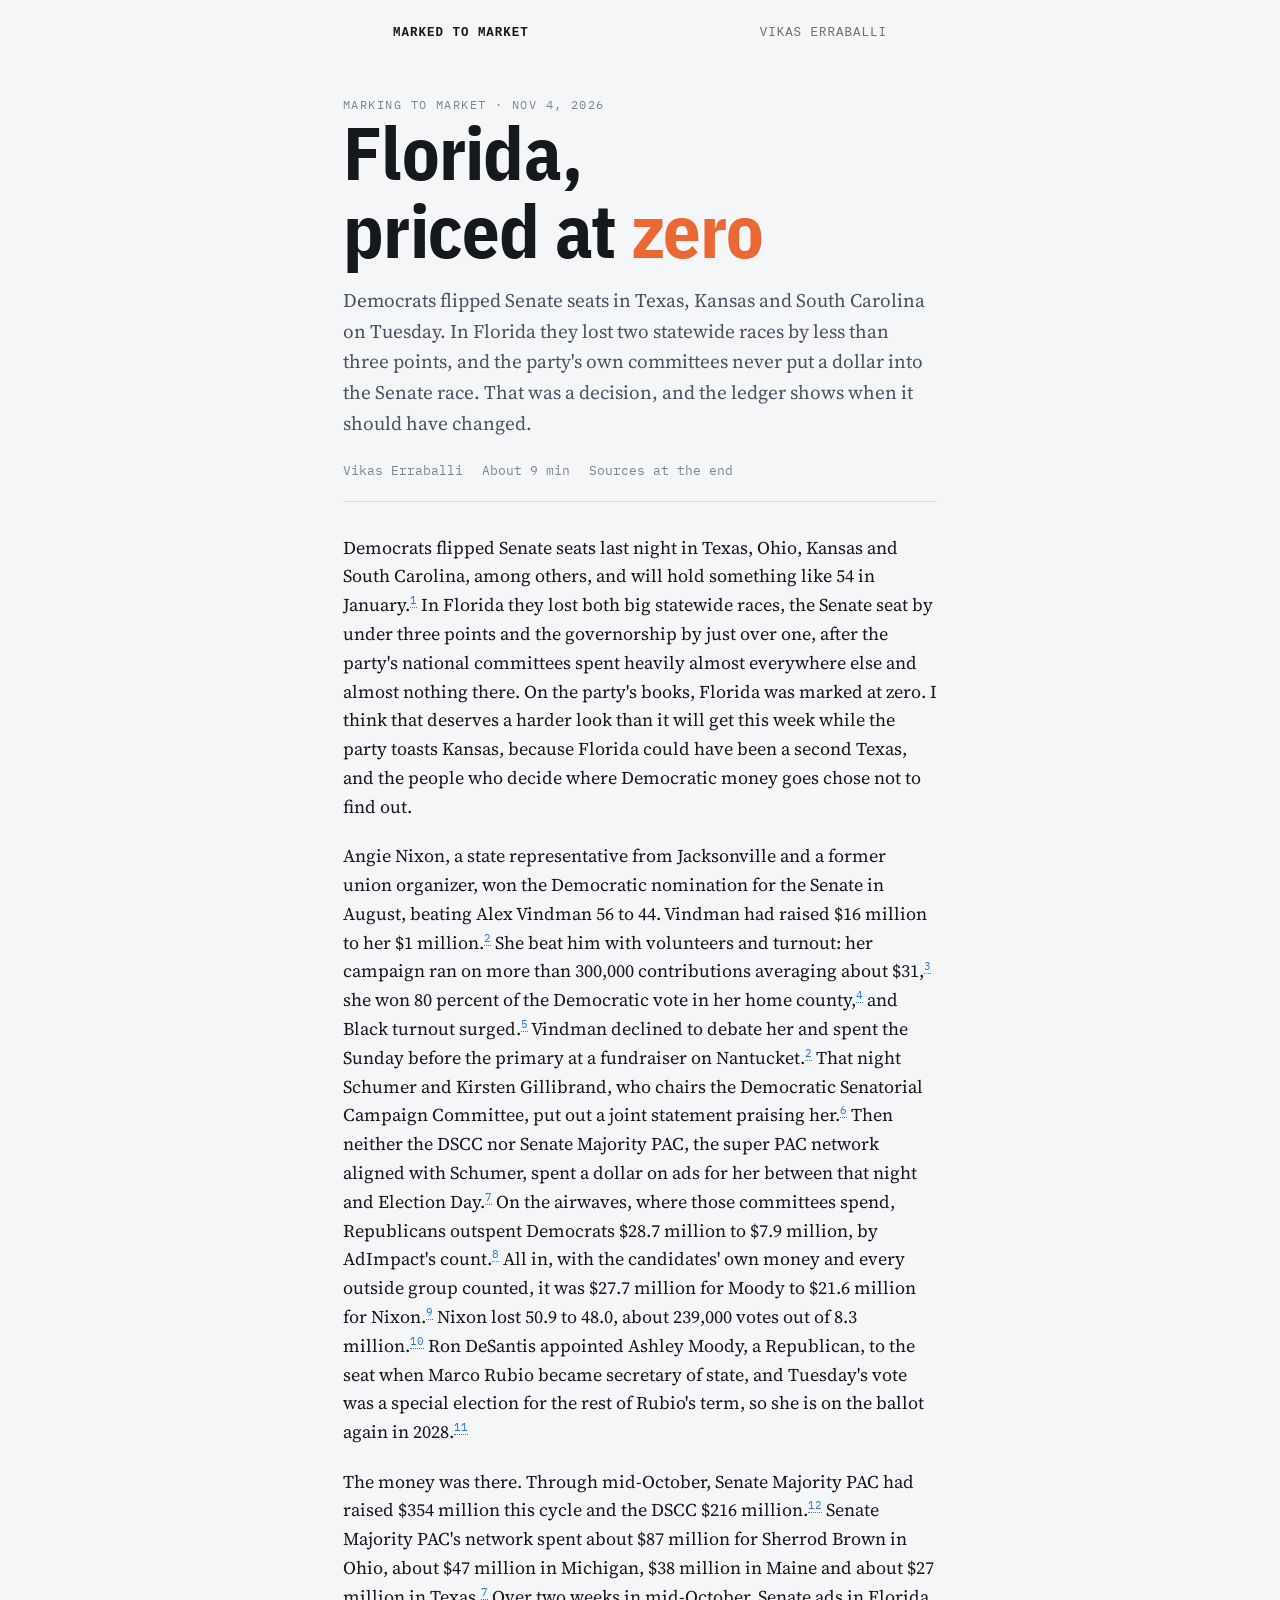
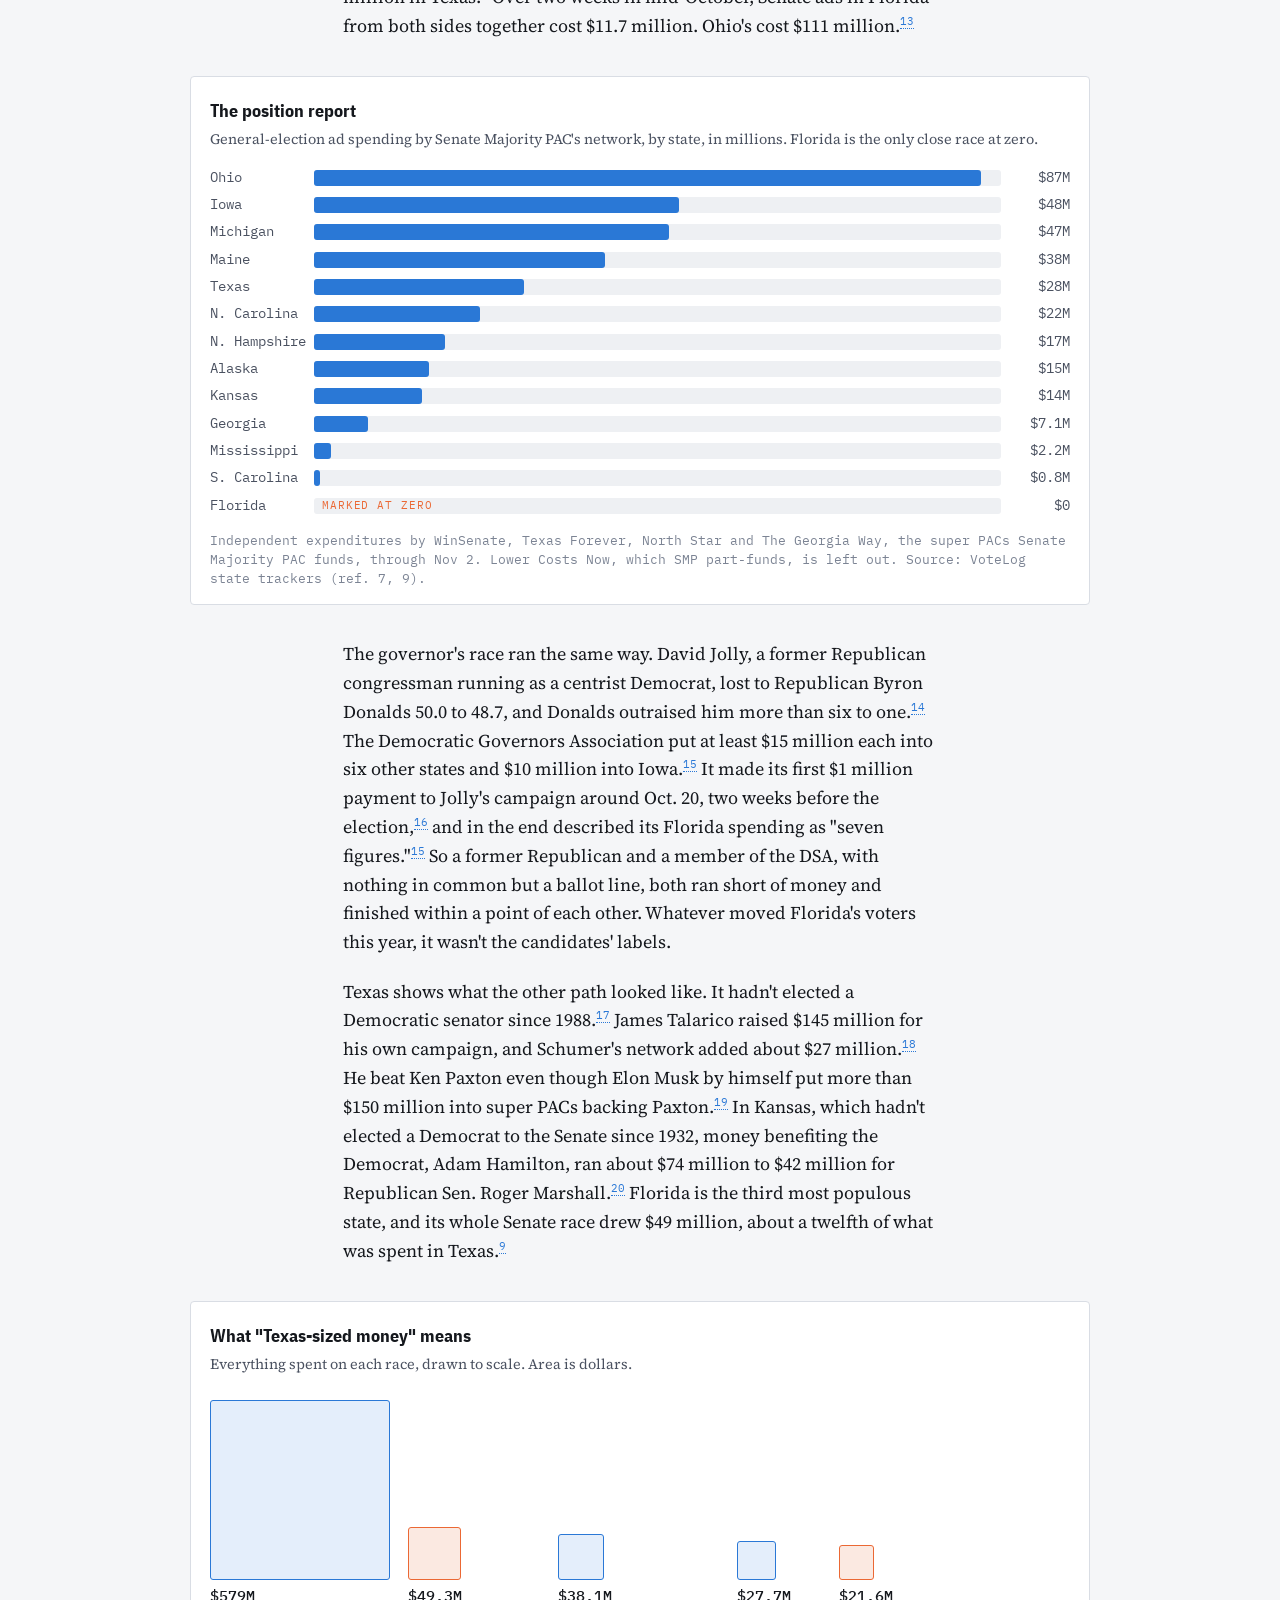
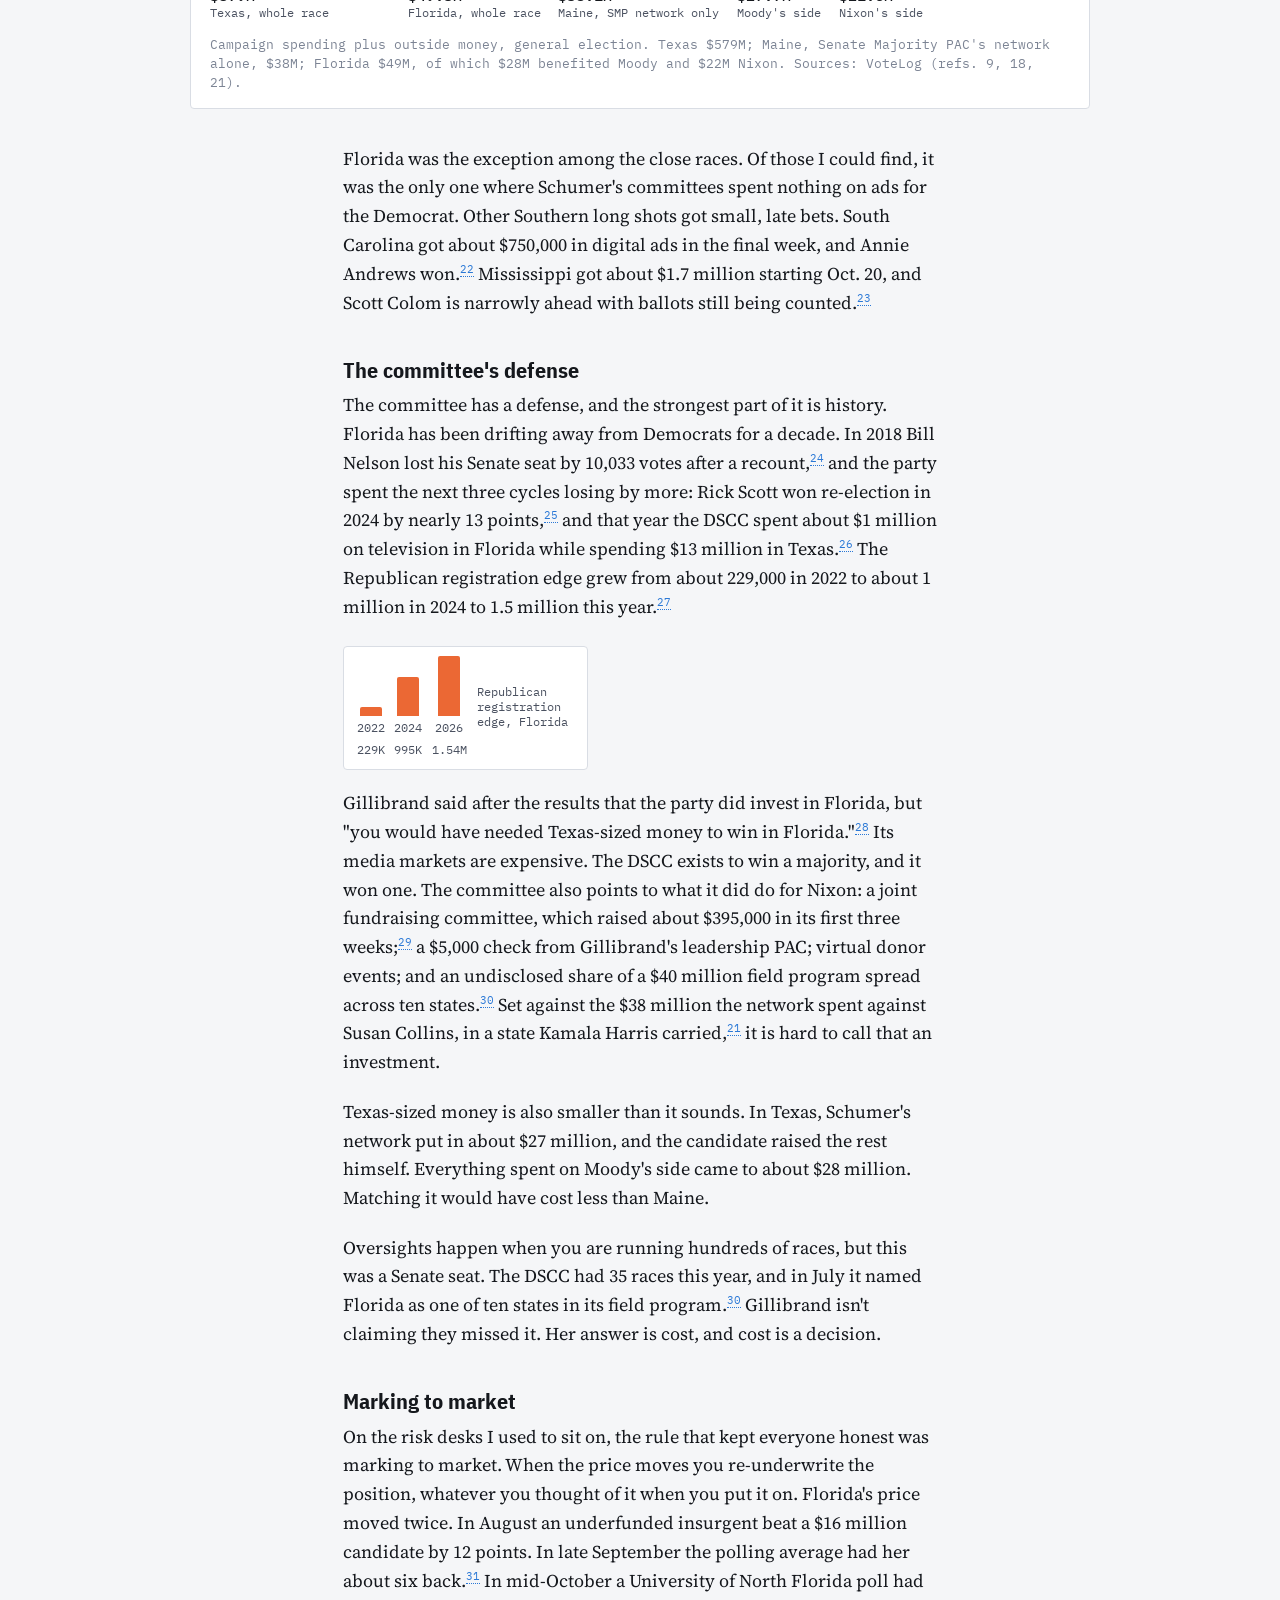
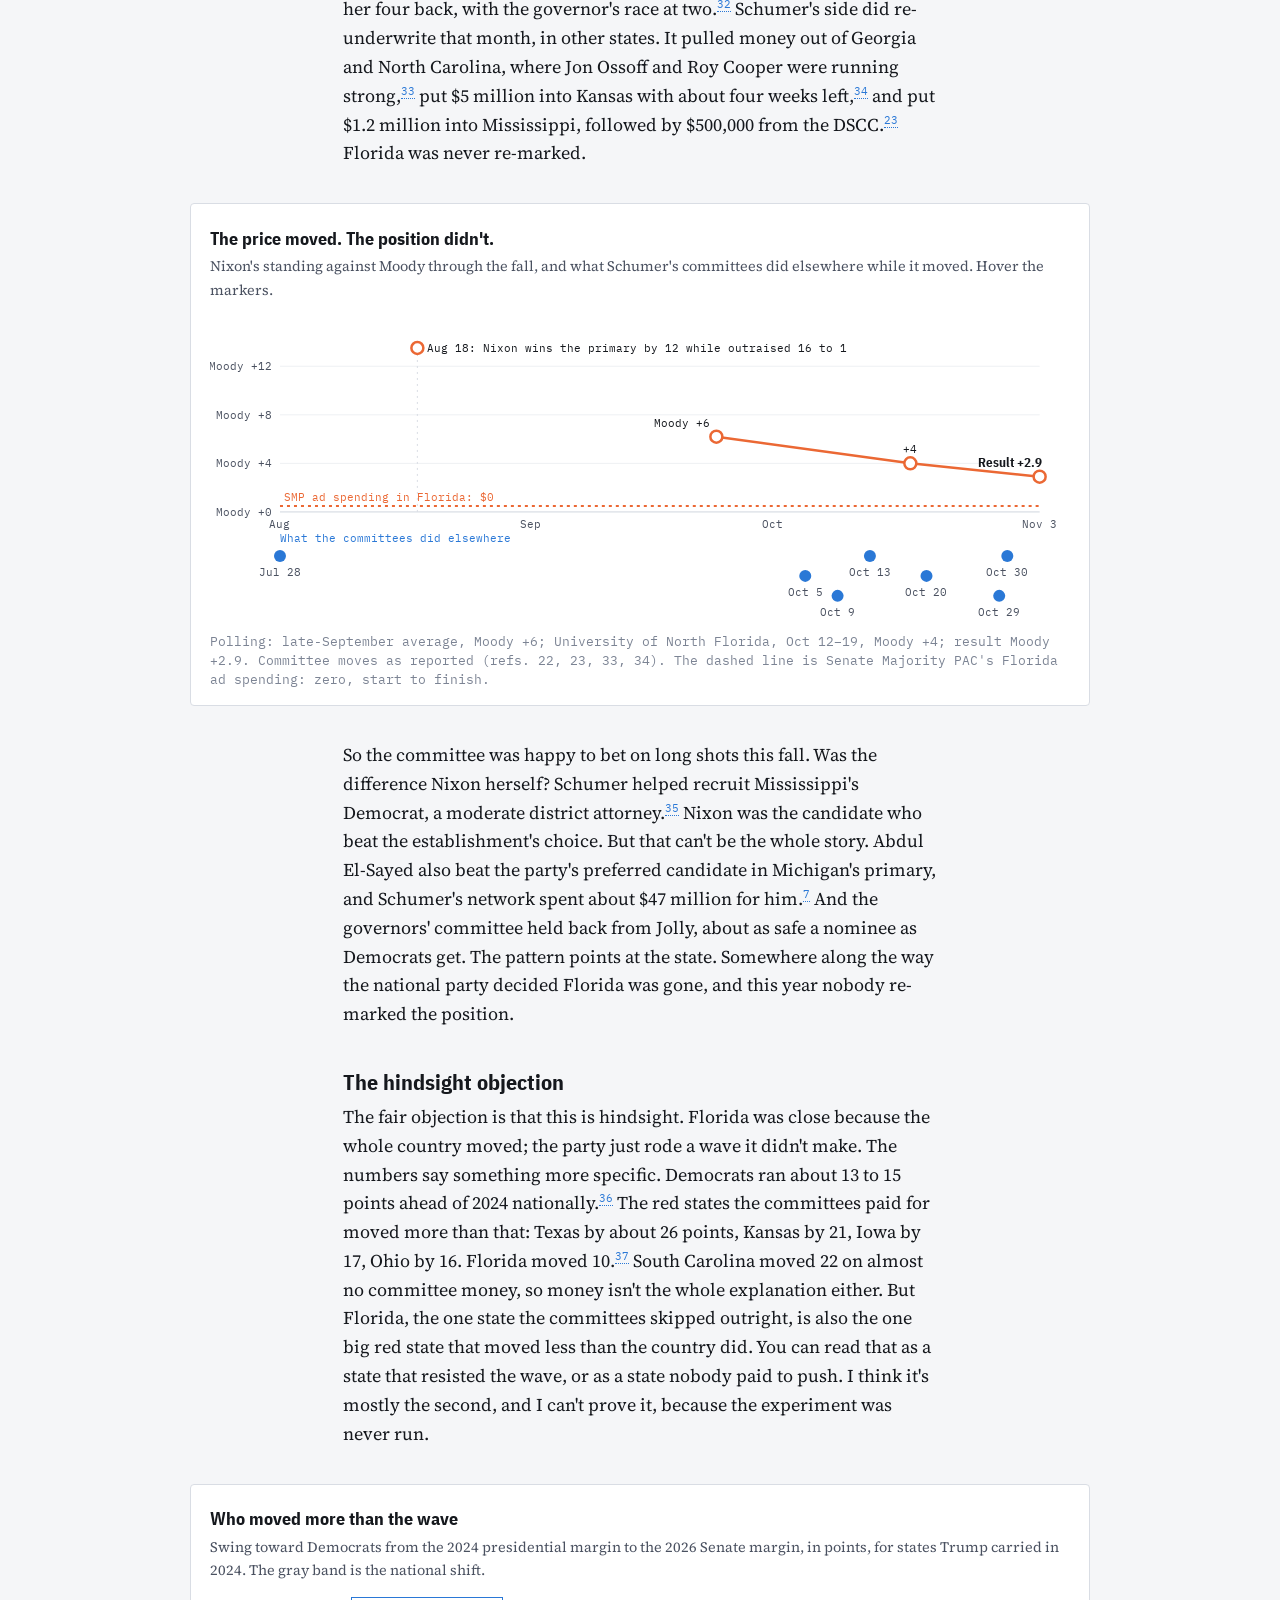
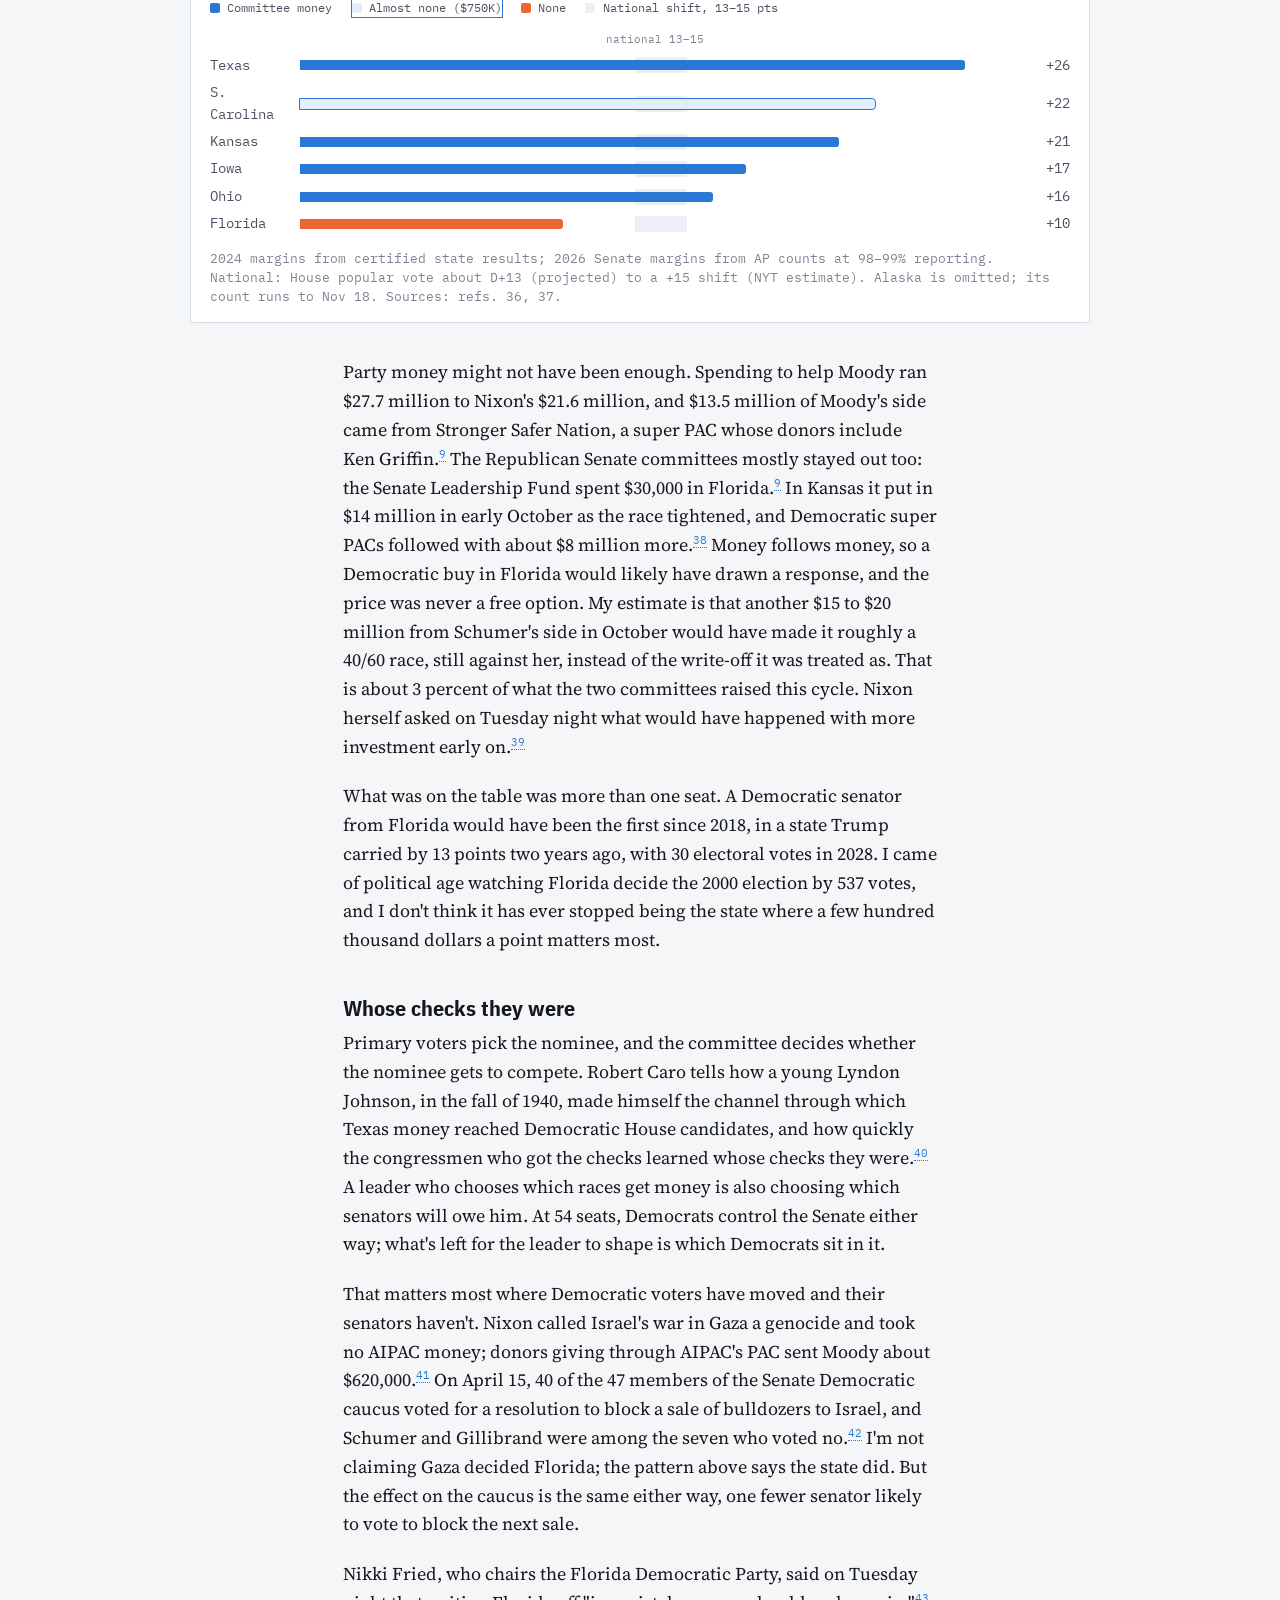
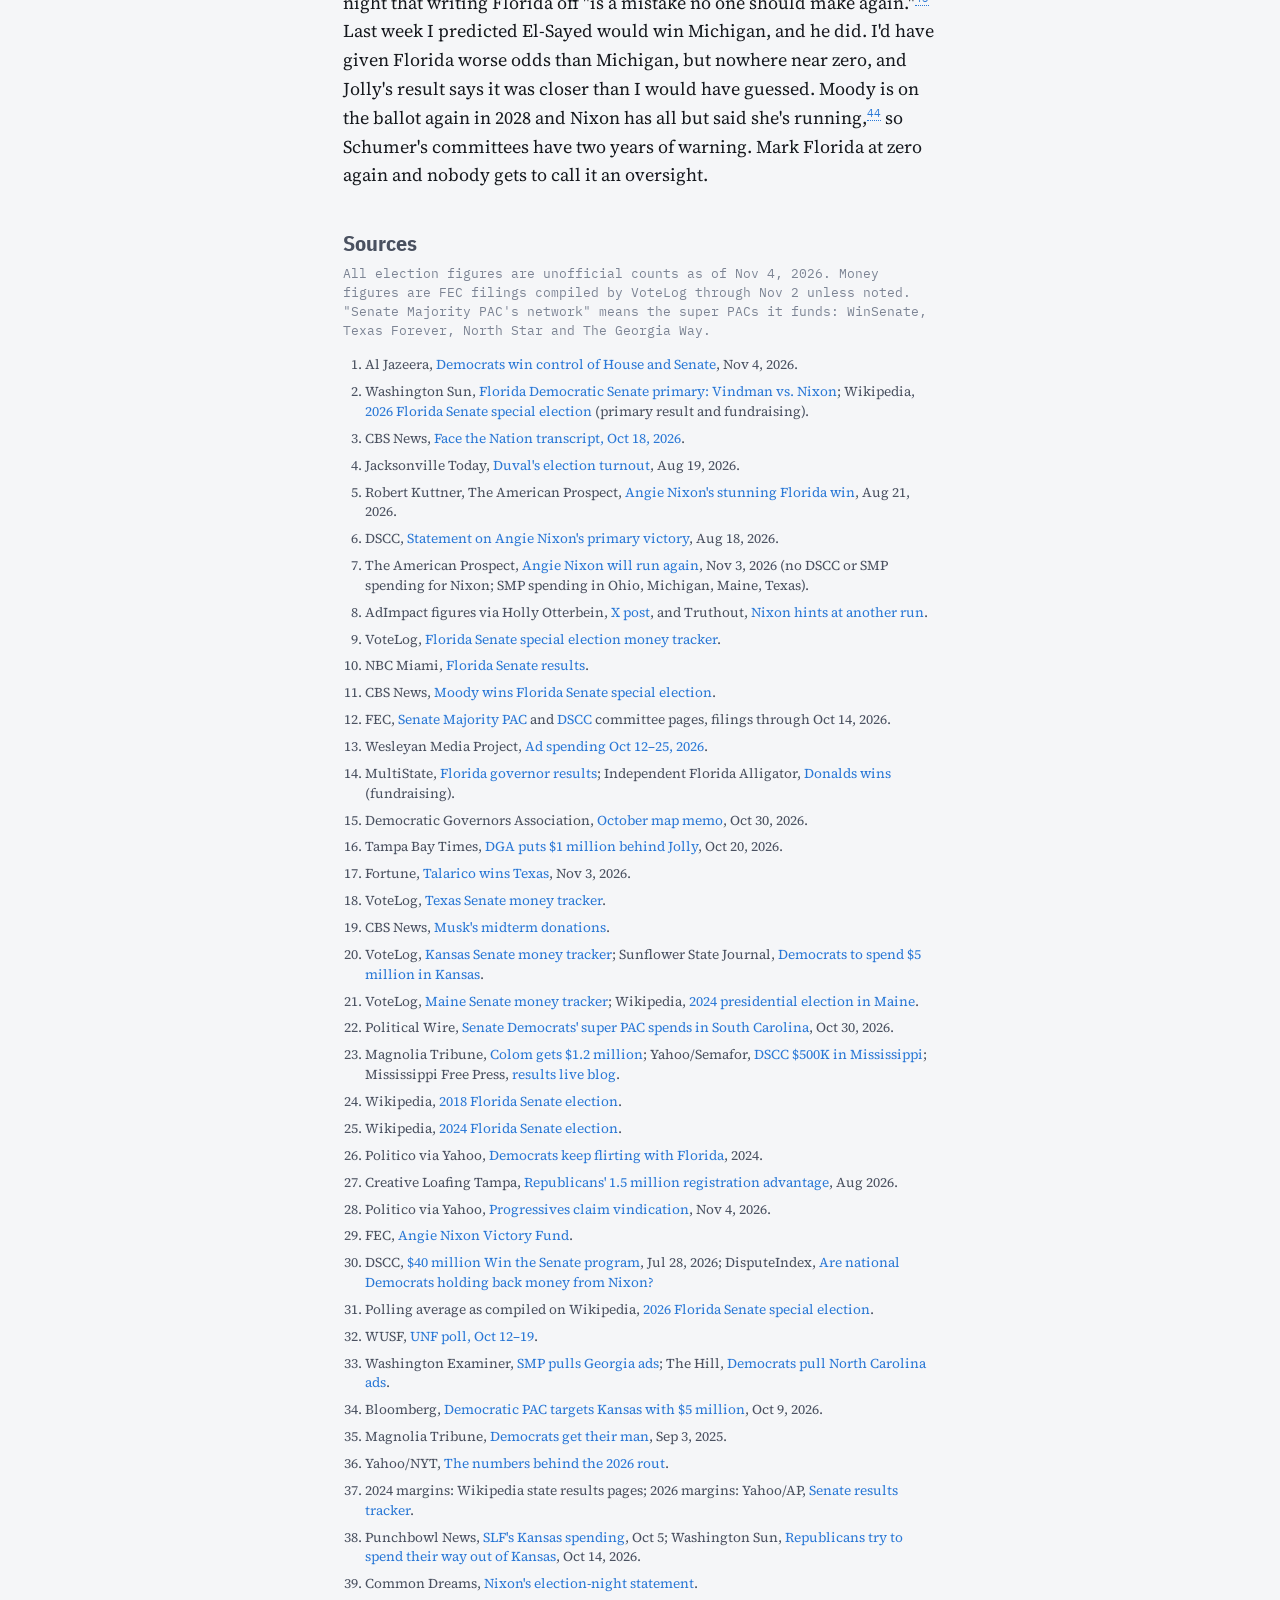
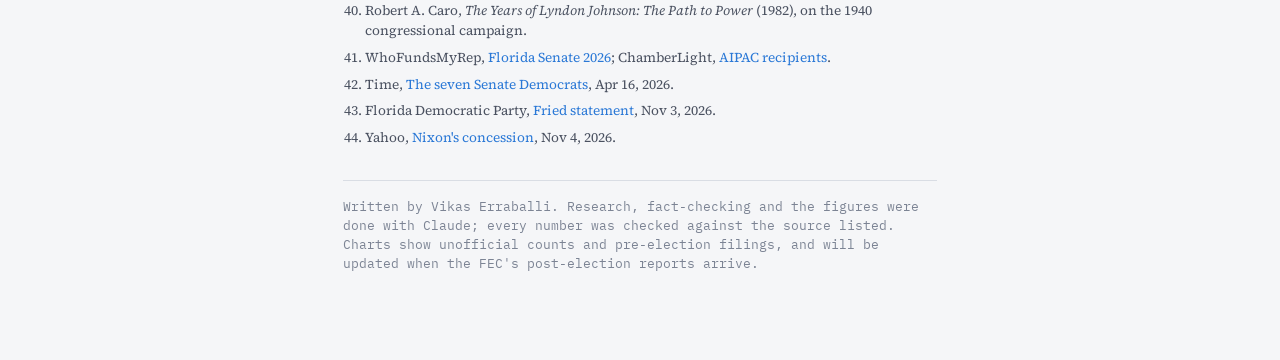
==== florida-priced-at-zero/index.html @ 38d9bcd6 "Marked to Market: first two pieces Co-Authored-By: Claude Fable 5.1 <noreply@anthropic.com> Claude-S" ====
<!doctype html>
<html lang="en">
<head>
<meta charset="utf-8">
<meta name="viewport" content="width=device-width, initial-scale=1, viewport-fit=cover">
<title>Florida, priced at zero · Marked to Market</title>
<meta name="description" content="Democrats' national committees spent nothing on Florida's 2026 Senate race and lost it by under three points. That was a decision, and the ledger shows when it should have changed.">
<meta property="og:title" content="Florida, priced at zero">
<meta property="og:description" content="Democrats' national committees spent nothing on Florida's 2026 Senate race and lost it by under three points. That was a decision, and the ledger shows when it should have changed.">
<meta property="og:type" content="article">
<link rel="icon" href="../favicon.svg" type="image/svg+xml">
<link rel="stylesheet" href="https://fonts.googleapis.com/css2?family=Source+Serif+4:ital,opsz,wght@0,8..60,400;0,8..60,600;1,8..60,400&family=IBM+Plex+Sans+Condensed:wght@600;700&family=IBM+Plex+Mono:wght@400;500&display=swap">
<style>
/* Layout: a single reading column (66ch) with full-bleed "ledger" figures that break out to ~900px. The figures are drawn like a risk desk's position report: ruled, tabular, monospaced numbers. */
:root{
  --bg:#f5f6f8; --paper:#ffffff; --ink:#15181d; --ink-2:#4a5160; --ink-3:#7c8494; --rule:#d9dde4; --rule-2:#eef0f3;
  --fl:#eb6834; --fl-soft:#fbe9e1; --funded:#2a78d6; --funded-soft:#e4eefb; --band:#eceff4;
  --display:"IBM Plex Sans Condensed",system-ui,sans-serif; --body:"Source Serif 4",Georgia,serif; --mono:"IBM Plex Mono",ui-monospace,Menlo,monospace;
}
@media (prefers-color-scheme: dark){ :root:not([data-theme="light"]){ --bg:#121417; --paper:#191c21; --ink:#eceef2; --ink-2:#b4bac6; --ink-3:#848c9b; --rule:#2d323b; --rule-2:#23272e; --fl:#f0784a; --fl-soft:#3a251c; --funded:#3987e5; --funded-soft:#1c2a40; --band:#20242b; color-scheme:dark } }
:root[data-theme="dark"]{ --bg:#121417; --paper:#191c21; --ink:#eceef2; --ink-2:#b4bac6; --ink-3:#848c9b; --rule:#2d323b; --rule-2:#23272e; --fl:#f0784a; --fl-soft:#3a251c; --funded:#3987e5; --funded-soft:#1c2a40; --band:#20242b; color-scheme:dark }

body{background:var(--bg);color:var(--ink);font-family:var(--body);font-size:18px;line-height:1.6;padding-block:0 4rem;padding-left:max(16px,env(safe-area-inset-left,0px));padding-right:max(16px,env(safe-area-inset-right,0px))}
*{box-sizing:border-box}
.col{max-width:66ch;margin:0 auto}
.wide{max-width:900px;margin:2.2rem auto}
h1,h2,h3{font-family:var(--display);line-height:1.05;text-wrap:balance;margin:0}
h1{font-size:clamp(2.6rem,7vw,4.6rem);font-weight:700;letter-spacing:-.01em}
h2{font-size:1.35rem;font-weight:700;margin-top:2.6rem;margin-bottom:.6rem}
p{margin:0 0 1.15em}
.eyebrow{font-family:var(--mono);font-size:.75rem;letter-spacing:.12em;text-transform:uppercase;color:var(--ink-3)}
.hero{padding-block:3.2rem 1.2rem;border-bottom:1px solid var(--rule);margin-bottom:2rem}
.hero .dek{font-size:1.2rem;color:var(--ink-2);max-width:60ch;margin-top:1rem}
.byline{font-family:var(--mono);font-size:.8rem;color:var(--ink-3);margin-top:1.4rem;display:flex;gap:1.2rem;flex-wrap:wrap}
.zero{color:var(--fl)}
sup.fn{font-family:var(--mono);font-size:.62em;vertical-align:super;line-height:0}
sup.fn a{color:var(--funded);text-decoration:none;border-bottom:1px dotted var(--funded)}
sup.fn a:focus-visible{outline:2px solid var(--funded);outline-offset:2px}
.quote{border-left:3px solid var(--fl);padding-left:1rem;color:var(--ink-2);font-style:italic}

/* figures */
figure{margin:0;background:var(--paper);border:1px solid var(--rule);border-radius:4px;padding:1.2rem 1.2rem 1rem}
figure .ftitle{font-family:var(--display);font-size:1.15rem;font-weight:700;margin:0 0 .15rem}
figure .fsub{font-size:.9rem;color:var(--ink-2);margin:0 0 1rem;font-family:var(--body)}
figcaption{font-size:.82rem;color:var(--ink-3);margin-top:.9rem;font-family:var(--mono);line-height:1.45}
.num{font-family:var(--mono);font-variant-numeric:tabular-nums}
.legend{display:flex;gap:1.2rem;flex-wrap:wrap;font-family:var(--mono);font-size:.75rem;color:var(--ink-2);margin:.2rem 0 .9rem}
.legend span::before{content:"";display:inline-block;width:10px;height:10px;border-radius:2px;margin-right:.45rem;vertical-align:-1px;background:var(--sw)}

/* ledger bars */
.ledger{display:grid;grid-template-columns:minmax(9ch,13ch) 1fr minmax(6ch,8ch);gap:.35rem .8rem;align-items:center;font-size:.85rem}
.ledger .st{font-family:var(--mono);color:var(--ink-2);white-space:nowrap}
.ledger .track{position:relative;height:16px;background:var(--rule-2);border-radius:3px;overflow:hidden}
.ledger .bar{position:absolute;inset:0 auto 0 0;background:var(--funded);border-radius:0 3px 3px 0;width:var(--w);transform-origin:left;transition:transform .9s cubic-bezier(.2,.7,.2,1)}
.ledger .val{text-align:right;color:var(--ink-2)}
.ledger .row-fl .st,.ledger .row-fl .val{color:var(--fl);font-weight:500}
.ledger .row-fl .track{background:var(--fl-soft);outline:1px dashed var(--fl)}
.ledger .zero-tag{position:absolute;left:8px;top:50%;transform:translateY(-50%);font-family:var(--mono);font-size:.7rem;color:var(--fl);letter-spacing:.08em}
.pre .bar{transform:scaleX(0)}
.in .bar{transform:scaleX(1)}
.ledger .bar:nth-child(1){transition-delay:calc(var(--i)*60ms)}

/* timeline / price chart */
.tl{position:relative;overflow-x:auto}
.tl svg{display:block;width:100%;height:auto;max-width:100%}
.tl text{font-family:var(--mono);font-size:11px;fill:var(--ink-2)}
.tl .ax{stroke:var(--rule);stroke-width:1}
.tl .grid{stroke:var(--rule-2);stroke-width:1}
.tl .price{fill:none;stroke:var(--fl);stroke-width:2.5;stroke-linecap:round;stroke-linejoin:round;stroke-dasharray:1200;stroke-dashoffset:0;transition:stroke-dashoffset 1.6s ease-out}
.pre .price{stroke-dashoffset:1200}
.tl .dot{fill:var(--paper);stroke:var(--fl);stroke-width:2.5}
.tl .act{fill:var(--funded)}
.tl .actlab{fill:var(--ink-2)}
.tl .flat{stroke:var(--fl);stroke-width:2;stroke-dasharray:3 4}
.tl .lab{fill:var(--ink)}
.tl .big{font-family:var(--display);font-size:13px;font-weight:700;fill:var(--ink)}

/* swing */
.swing{display:grid;grid-template-columns:minmax(9ch,11ch) 1fr minmax(4ch,5ch);gap:.35rem .8rem;align-items:center;font-size:.85rem;position:relative}
.swing .st{font-family:var(--mono);color:var(--ink-2)}
.swing .track{position:relative;height:16px}
.swing .track::before{content:"";position:absolute;top:0;bottom:0;left:calc(13/28*100%);width:calc(2/28*100%);background:var(--band)}
.swing .bar{position:absolute;inset:3px auto 3px 0;width:var(--w);background:var(--funded);border-radius:0 3px 3px 0;transform-origin:left;transition:transform .9s cubic-bezier(.2,.7,.2,1)}
.swing .row-fl .bar{background:var(--fl)}
.swing .row-sc .bar{background:var(--funded-soft);outline:1px solid var(--funded)}
.swing .val{text-align:right;color:var(--ink-2)}
.swing .row-fl .st,.swing .row-fl .val{color:var(--fl);font-weight:500}
.swing .bandlab{grid-column:2;font-family:var(--mono);font-size:.7rem;color:var(--ink-3);position:relative;height:1.1rem}
.swing .bandlab span{position:absolute;left:calc(13/28*100%);transform:translateX(-30%)}

/* treemap-ish squares */
.sq{display:flex;align-items:flex-end;gap:1.1rem;flex-wrap:wrap;padding-top:.5rem}
.sq .box{position:relative;background:var(--funded-soft);border:1px solid var(--funded);border-radius:3px;transform-origin:bottom left;transition:transform .9s cubic-bezier(.2,.7,.2,1)}
.sq .box.fl{background:var(--fl-soft);border-color:var(--fl)}
.pre .sq .box{transform:scale(0)}
.sq .cap{font-family:var(--mono);font-size:.72rem;color:var(--ink-2);margin-top:.4rem;line-height:1.3}
.sq .cap b{display:block;font-size:.95rem;color:var(--ink);font-weight:500}
.sq .item{display:flex;flex-direction:column;justify-content:flex-end}

/* spark */
.spark{display:inline-flex;align-items:flex-end;gap:.6rem;background:var(--paper);border:1px solid var(--rule);border-radius:4px;padding:.6rem .8rem;margin:.2rem 0 1.2rem;font-family:var(--mono);font-size:.72rem;color:var(--ink-2)}
.spark .b{display:inline-block;width:22px;background:var(--fl);border-radius:2px 2px 0 0;height:var(--h);transform-origin:bottom;transition:transform .8s ease-out}
.pre .spark .b{transform:scaleY(0)}
.spark .k{display:flex;flex-direction:column;align-items:center;gap:.2rem}

/* refs */
.refs{font-size:.85rem;color:var(--ink-2)}
.refs ol{padding-left:1.4rem;margin:0}
.refs li{margin-bottom:.45rem;line-height:1.45}
.refs a{color:var(--funded);text-decoration:none;word-break:break-word}
.refs a:hover,.refs a:focus-visible{text-decoration:underline}
.note{font-size:.82rem;color:var(--ink-3);font-family:var(--mono);line-height:1.45;border-top:1px solid var(--rule);padding-top:1rem;margin-top:2rem}
.tip{position:fixed;pointer-events:none;background:var(--ink);color:var(--bg);font-family:var(--mono);font-size:.72rem;padding:.35rem .5rem;border-radius:3px;z-index:20;max-width:240px;line-height:1.4}
.tip[hidden]{display:none}
.hit{cursor:default}
@media (prefers-reduced-motion: reduce){ .ledger .bar,.swing .bar,.sq .box,.spark .b,.tl .price{transition:none} .pre .bar,.pre .sq .box,.pre .spark .b{transform:none} .pre .price{stroke-dashoffset:0} }
@media (max-width:520px){ body{font-size:17px} .ledger,.swing{font-size:.78rem} figure{padding:1rem .8rem .8rem} }
</style>
<style>.site-nav{max-width:66ch;margin:0 auto;display:flex;justify-content:space-between;align-items:baseline;padding:1rem 0 0;font-family:ui-monospace,Menlo,monospace;font-size:.78rem;letter-spacing:.08em;text-transform:uppercase}.site-nav a{color:inherit;text-decoration:none;font-weight:600}.site-nav a:hover{text-decoration:underline}.site-nav span{opacity:.6}</style>
</head>
<body>
<nav class="site-nav"><a href="../">Marked to Market</a><span>Vikas Erraballi</span></nav>


<header class="hero col">
  <div class="eyebrow">Marking to market · Nov 4, 2026</div>
  <h1>Florida, priced at <span class="zero">zero</span></h1>
  <p class="dek">Democrats flipped Senate seats in Texas, Kansas and South Carolina on Tuesday. In Florida they lost two statewide races by less than three points, and the party's own committees never put a dollar into the Senate race. That was a decision, and the ledger shows when it should have changed.</p>
  <div class="byline"><span>Vikas Erraballi</span><span>About 9 min</span><span>Sources at the end</span></div>
</header>

<main class="col">
<p>Democrats flipped Senate seats last night in Texas, Ohio, Kansas and South Carolina, among others, and will hold something like 54 in January.<sup class="fn"><a href="#r1">1</a></sup> In Florida they lost both big statewide races, the Senate seat by under three points and the governorship by just over one, after the party's national committees spent heavily almost everywhere else and almost nothing there. On the party's books, Florida was marked at zero. I think that deserves a harder look than it will get this week while the party toasts Kansas, because Florida could have been a second Texas, and the people who decide where Democratic money goes chose not to find out.</p>

<p>Angie Nixon, a state representative from Jacksonville and a former union organizer, won the Democratic nomination for the Senate in August, beating Alex Vindman 56 to 44. Vindman had raised $16 million to her $1 million.<sup class="fn"><a href="#r2">2</a></sup> She beat him with volunteers and turnout: her campaign ran on more than 300,000 contributions averaging about $31,<sup class="fn"><a href="#r3">3</a></sup> she won 80 percent of the Democratic vote in her home county,<sup class="fn"><a href="#r4">4</a></sup> and Black turnout surged.<sup class="fn"><a href="#r5">5</a></sup> Vindman declined to debate her and spent the Sunday before the primary at a fundraiser on Nantucket.<sup class="fn"><a href="#r2">2</a></sup> That night Schumer and Kirsten Gillibrand, who chairs the Democratic Senatorial Campaign Committee, put out a joint statement praising her.<sup class="fn"><a href="#r6">6</a></sup> Then neither the DSCC nor Senate Majority PAC, the super PAC network aligned with Schumer, spent a dollar on ads for her between that night and Election Day.<sup class="fn"><a href="#r7">7</a></sup> On the airwaves, where those committees spend, Republicans outspent Democrats $28.7 million to $7.9 million, by AdImpact's count.<sup class="fn"><a href="#r8">8</a></sup> All in, with the candidates' own money and every outside group counted, it was $27.7 million for Moody to $21.6 million for Nixon.<sup class="fn"><a href="#r9">9</a></sup> Nixon lost 50.9 to 48.0, about 239,000 votes out of 8.3 million.<sup class="fn"><a href="#r10">10</a></sup> Ron DeSantis appointed Ashley Moody, a Republican, to the seat when Marco Rubio became secretary of state, and Tuesday's vote was a special election for the rest of Rubio's term, so she is on the ballot again in 2028.<sup class="fn"><a href="#r11">11</a></sup></p>

<p>The money was there. Through mid-October, Senate Majority PAC had raised $354 million this cycle and the DSCC $216 million.<sup class="fn"><a href="#r12">12</a></sup> Senate Majority PAC's network spent about $87 million for Sherrod Brown in Ohio, about $47 million in Michigan, $38 million in Maine and about $27 million in Texas.<sup class="fn"><a href="#r7">7</a></sup> Over two weeks in mid-October, Senate ads in Florida from both sides together cost $11.7 million. Ohio's cost $111 million.<sup class="fn"><a href="#r13">13</a></sup></p>
</main>

<div class="wide">
<figure class="pre" data-anim>
  <p class="ftitle">The position report</p>
  <p class="fsub">General-election ad spending by Senate Majority PAC's network, by state, in millions. Florida is the only close race at zero.</p>
  <div class="ledger" id="ledger"></div>
  <figcaption>Independent expenditures by WinSenate, Texas Forever, North Star and The Georgia Way, the super PACs Senate Majority PAC funds, through Nov 2. Lower Costs Now, which SMP part-funds, is left out. Source: VoteLog state trackers (ref. 7, 9).</figcaption>
</figure>
</div>

<main class="col">
<p>The governor's race ran the same way. David Jolly, a former Republican congressman running as a centrist Democrat, lost to Republican Byron Donalds 50.0 to 48.7, and Donalds outraised him more than six to one.<sup class="fn"><a href="#r14">14</a></sup> The Democratic Governors Association put at least $15 million each into six other states and $10 million into Iowa.<sup class="fn"><a href="#r15">15</a></sup> It made its first $1 million payment to Jolly's campaign around Oct. 20, two weeks before the election,<sup class="fn"><a href="#r16">16</a></sup> and in the end described its Florida spending as "seven figures."<sup class="fn"><a href="#r15">15</a></sup> So a former Republican and a member of the DSA, with nothing in common but a ballot line, both ran short of money and finished within a point of each other. Whatever moved Florida's voters this year, it wasn't the candidates' labels.</p>

<p>Texas shows what the other path looked like. It hadn't elected a Democratic senator since 1988.<sup class="fn"><a href="#r17">17</a></sup> James Talarico raised $145 million for his own campaign, and Schumer's network added about $27 million.<sup class="fn"><a href="#r18">18</a></sup> He beat Ken Paxton even though Elon Musk by himself put more than $150 million into super PACs backing Paxton.<sup class="fn"><a href="#r19">19</a></sup> In Kansas, which hadn't elected a Democrat to the Senate since 1932, money benefiting the Democrat, Adam Hamilton, ran about $74 million to $42 million for Republican Sen. Roger Marshall.<sup class="fn"><a href="#r20">20</a></sup> Florida is the third most populous state, and its whole Senate race drew $49 million, about a twelfth of what was spent in Texas.<sup class="fn"><a href="#r9">9</a></sup></p>
</main>

<div class="wide">
<figure class="pre" data-anim>
  <p class="ftitle">What "Texas-sized money" means</p>
  <p class="fsub">Everything spent on each race, drawn to scale. Area is dollars.</p>
  <div class="sq" id="squares"></div>
  <figcaption>Campaign spending plus outside money, general election. Texas $579M; Maine, Senate Majority PAC's network alone, $38M; Florida $49M, of which $28M benefited Moody and $22M Nixon. Sources: VoteLog (refs. 9, 18, 21).</figcaption>
</figure>
</div>

<main class="col">
<p>Florida was the exception among the close races. Of those I could find, it was the only one where Schumer's committees spent nothing on ads for the Democrat. Other Southern long shots got small, late bets. South Carolina got about $750,000 in digital ads in the final week, and Annie Andrews won.<sup class="fn"><a href="#r22">22</a></sup> Mississippi got about $1.7 million starting Oct. 20, and Scott Colom is narrowly ahead with ballots still being counted.<sup class="fn"><a href="#r23">23</a></sup></p>

<h2>The committee's defense</h2>
<p>The committee has a defense, and the strongest part of it is history. Florida has been drifting away from Democrats for a decade. In 2018 Bill Nelson lost his Senate seat by 10,033 votes after a recount,<sup class="fn"><a href="#r24">24</a></sup> and the party spent the next three cycles losing by more: Rick Scott won re-election in 2024 by nearly 13 points,<sup class="fn"><a href="#r25">25</a></sup> and that year the DSCC spent about $1 million on television in Florida while spending $13 million in Texas.<sup class="fn"><a href="#r26">26</a></sup> The Republican registration edge grew from about 229,000 in 2022 to about 1 million in 2024 to 1.5 million this year.<sup class="fn"><a href="#r27">27</a></sup></p>
<div class="spark pre" data-anim aria-label="Republican registration edge in Florida: 229 thousand in 2022, 995 thousand in 2024, 1.54 million in 2026">
  <span class="k"><span class="b" style="--h:9px"></span><span>2022</span><span class="num">229K</span></span>
  <span class="k"><span class="b" style="--h:39px"></span><span>2024</span><span class="num">995K</span></span>
  <span class="k"><span class="b" style="--h:60px"></span><span>2026</span><span class="num">1.54M</span></span>
  <span style="align-self:center;max-width:14ch;line-height:1.3">Republican registration edge, Florida</span>
</div>
<p>Gillibrand said after the results that the party did invest in Florida, but "you would have needed Texas-sized money to win in Florida."<sup class="fn"><a href="#r28">28</a></sup> Its media markets are expensive. The DSCC exists to win a majority, and it won one. The committee also points to what it did do for Nixon: a joint fundraising committee, which raised about $395,000 in its first three weeks;<sup class="fn"><a href="#r29">29</a></sup> a $5,000 check from Gillibrand's leadership PAC; virtual donor events; and an undisclosed share of a $40 million field program spread across ten states.<sup class="fn"><a href="#r30">30</a></sup> Set against the $38 million the network spent against Susan Collins, in a state Kamala Harris carried,<sup class="fn"><a href="#r21">21</a></sup> it is hard to call that an investment.</p>

<p>Texas-sized money is also smaller than it sounds. In Texas, Schumer's network put in about $27 million, and the candidate raised the rest himself. Everything spent on Moody's side came to about $28 million. Matching it would have cost less than Maine.</p>

<p>Oversights happen when you are running hundreds of races, but this was a Senate seat. The DSCC had 35 races this year, and in July it named Florida as one of ten states in its field program.<sup class="fn"><a href="#r30">30</a></sup> Gillibrand isn't claiming they missed it. Her answer is cost, and cost is a decision.</p>

<h2>Marking to market</h2>
<p>On the risk desks I used to sit on, the rule that kept everyone honest was marking to market. When the price moves you re-underwrite the position, whatever you thought of it when you put it on. Florida's price moved twice. In August an underfunded insurgent beat a $16 million candidate by 12 points. In late September the polling average had her about six back.<sup class="fn"><a href="#r31">31</a></sup> In mid-October a University of North Florida poll had her four back, with the governor's race at two.<sup class="fn"><a href="#r32">32</a></sup> Schumer's side did re-underwrite that month, in other states. It pulled money out of Georgia and North Carolina, where Jon Ossoff and Roy Cooper were running strong,<sup class="fn"><a href="#r33">33</a></sup> put $5 million into Kansas with about four weeks left,<sup class="fn"><a href="#r34">34</a></sup> and put $1.2 million into Mississippi, followed by $500,000 from the DSCC.<sup class="fn"><a href="#r23">23</a></sup> Florida was never re-marked.</p>
</main>

<div class="wide">
<figure class="pre tl" data-anim>
  <p class="ftitle">The price moved. The position didn't.</p>
  <p class="fsub">Nixon's standing against Moody through the fall, and what Schumer's committees did elsewhere while it moved. Hover the markers.</p>
  <div id="timeline"></div>
  <figcaption>Polling: late-September average, Moody +6; University of North Florida, Oct 12–19, Moody +4; result Moody +2.9. Committee moves as reported (refs. 22, 23, 33, 34). The dashed line is Senate Majority PAC's Florida ad spending: zero, start to finish.</figcaption>
</figure>
</div>

<main class="col">
<p>So the committee was happy to bet on long shots this fall. Was the difference Nixon herself? Schumer helped recruit Mississippi's Democrat, a moderate district attorney.<sup class="fn"><a href="#r35">35</a></sup> Nixon was the candidate who beat the establishment's choice. But that can't be the whole story. Abdul El-Sayed also beat the party's preferred candidate in Michigan's primary, and Schumer's network spent about $47 million for him.<sup class="fn"><a href="#r7">7</a></sup> And the governors' committee held back from Jolly, about as safe a nominee as Democrats get. The pattern points at the state. Somewhere along the way the national party decided Florida was gone, and this year nobody re-marked the position.</p>

<h2>The hindsight objection</h2>
<p>The fair objection is that this is hindsight. Florida was close because the whole country moved; the party just rode a wave it didn't make. The numbers say something more specific. Democrats ran about 13 to 15 points ahead of 2024 nationally.<sup class="fn"><a href="#r36">36</a></sup> The red states the committees paid for moved more than that: Texas by about 26 points, Kansas by 21, Iowa by 17, Ohio by 16. Florida moved 10.<sup class="fn"><a href="#r37">37</a></sup> South Carolina moved 22 on almost no committee money, so money isn't the whole explanation either. But Florida, the one state the committees skipped outright, is also the one big red state that moved less than the country did. You can read that as a state that resisted the wave, or as a state nobody paid to push. I think it's mostly the second, and I can't prove it, because the experiment was never run.</p>
</main>

<div class="wide">
<figure class="pre" data-anim>
  <p class="ftitle">Who moved more than the wave</p>
  <p class="fsub">Swing toward Democrats from the 2024 presidential margin to the 2026 Senate margin, in points, for states Trump carried in 2024. The gray band is the national shift.</p>
  <div class="legend"><span style="--sw:var(--funded)">Committee money</span><span style="--sw:var(--funded-soft);outline:1px solid var(--funded)">Almost none ($750K)</span><span style="--sw:var(--fl)">None</span><span style="--sw:var(--band)">National shift, 13–15 pts</span></div>
  <div class="swing" id="swing"></div>
  <figcaption>2024 margins from certified state results; 2026 Senate margins from AP counts at 98–99% reporting. National: House popular vote about D+13 (projected) to a +15 shift (NYT estimate). Alaska is omitted; its count runs to Nov 18. Sources: refs. 36, 37.</figcaption>
</figure>
</div>

<main class="col">
<p>Party money might not have been enough. Spending to help Moody ran $27.7 million to Nixon's $21.6 million, and $13.5 million of Moody's side came from Stronger Safer Nation, a super PAC whose donors include Ken Griffin.<sup class="fn"><a href="#r9">9</a></sup> The Republican Senate committees mostly stayed out too: the Senate Leadership Fund spent $30,000 in Florida.<sup class="fn"><a href="#r9">9</a></sup> In Kansas it put in $14 million in early October as the race tightened, and Democratic super PACs followed with about $8 million more.<sup class="fn"><a href="#r38">38</a></sup> Money follows money, so a Democratic buy in Florida would likely have drawn a response, and the price was never a free option. My estimate is that another $15 to $20 million from Schumer's side in October would have made it roughly a 40/60 race, still against her, instead of the write-off it was treated as. That is about 3 percent of what the two committees raised this cycle. Nixon herself asked on Tuesday night what would have happened with more investment early on.<sup class="fn"><a href="#r39">39</a></sup></p>

<p>What was on the table was more than one seat. A Democratic senator from Florida would have been the first since 2018, in a state Trump carried by 13 points two years ago, with 30 electoral votes in 2028. I came of political age watching Florida decide the 2000 election by 537 votes, and I don't think it has ever stopped being the state where a few hundred thousand dollars a point matters most.</p>

<h2>Whose checks they were</h2>
<p>Primary voters pick the nominee, and the committee decides whether the nominee gets to compete. Robert Caro tells how a young Lyndon Johnson, in the fall of 1940, made himself the channel through which Texas money reached Democratic House candidates, and how quickly the congressmen who got the checks learned whose checks they were.<sup class="fn"><a href="#r40">40</a></sup> A leader who chooses which races get money is also choosing which senators will owe him. At 54 seats, Democrats control the Senate either way; what's left for the leader to shape is which Democrats sit in it.</p>

<p>That matters most where Democratic voters have moved and their senators haven't. Nixon called Israel's war in Gaza a genocide and took no AIPAC money; donors giving through AIPAC's PAC sent Moody about $620,000.<sup class="fn"><a href="#r41">41</a></sup> On April 15, 40 of the 47 members of the Senate Democratic caucus voted for a resolution to block a sale of bulldozers to Israel, and Schumer and Gillibrand were among the seven who voted no.<sup class="fn"><a href="#r42">42</a></sup> I'm not claiming Gaza decided Florida; the pattern above says the state did. But the effect on the caucus is the same either way, one fewer senator likely to vote to block the next sale.</p>

<p>Nikki Fried, who chairs the Florida Democratic Party, said on Tuesday night that writing Florida off "is a mistake no one should make again."<sup class="fn"><a href="#r43">43</a></sup> Last week I predicted El-Sayed would win Michigan, and he did. I'd have given Florida worse odds than Michigan, but nowhere near zero, and Jolly's result says it was closer than I would have guessed. Moody is on the ballot again in 2028 and Nixon has all but said she's running,<sup class="fn"><a href="#r44">44</a></sup> so Schumer's committees have two years of warning. Mark Florida at zero again and nobody gets to call it an oversight.</p>

<section class="refs" id="refs">
<h2>Sources</h2>
<p class="note" style="border:0;margin-top:0;padding-top:0">All election figures are unofficial counts as of Nov 4, 2026. Money figures are FEC filings compiled by VoteLog through Nov 2 unless noted. "Senate Majority PAC's network" means the super PACs it funds: WinSenate, Texas Forever, North Star and The Georgia Way.</p>
<ol>
<li id="r1">Al Jazeera, <a href="https://www.aljazeera.com/news/2026/11/4/democrats-win-control-of-house-and-senate-key-us-midterms-takeaways">Democrats win control of House and Senate</a>, Nov 4, 2026.</li>
<li id="r2">Washington Sun, <a href="https://www.washingtonsun.com/2026-election/florida-democratic-senate-primary-alex-vindman-angie-nixon">Florida Democratic Senate primary: Vindman vs. Nixon</a>; Wikipedia, <a href="https://en.wikipedia.org/wiki/2026_United_States_Senate_special_election_in_Florida">2026 Florida Senate special election</a> (primary result and fundraising).</li>
<li id="r3">CBS News, <a href="https://www.cbsnews.com/news/angie-nixon-florida-democratic-senate-candiate-face-the-nation-transcript-10-18-2026/">Face the Nation transcript, Oct 18, 2026</a>.</li>
<li id="r4">Jacksonville Today, <a href="https://jaxtoday.org/2026/08/19/duvals-election-turnout-angie-nixon/">Duval's election turnout</a>, Aug 19, 2026.</li>
<li id="r5">Robert Kuttner, The American Prospect, <a href="https://prospect.org/2026/08/21/stunning-florida-senate-win-angie-nixon-dsa/">Angie Nixon's stunning Florida win</a>, Aug 21, 2026.</li>
<li id="r6">DSCC, <a href="https://www.dscc.org/article/dscc-statement-on-angie-nixons-victory-in-florida-senate-primary/">Statement on Angie Nixon's primary victory</a>, Aug 18, 2026.</li>
<li id="r7">The American Prospect, <a href="https://prospect.org/2026/11/03/angie-nixon-will-run-again-florida-senate/">Angie Nixon will run again</a>, Nov 3, 2026 (no DSCC or SMP spending for Nixon; SMP spending in Ohio, Michigan, Maine, Texas).</li>
<li id="r8">AdImpact figures via Holly Otterbein, <a href="https://x.com/hollyotterbein/status/2117786237981405476">X post</a>, and Truthout, <a href="https://truthout.org/articles/angie-nixon-hints-at-another-senate-run-in-2028-after-being-heavily-outspent/">Nixon hints at another run</a>.</li>
<li id="r9">VoteLog, <a href="https://votelog.org/investigations/florida-senate-general-money">Florida Senate special election money tracker</a>.</li>
<li id="r10">NBC Miami, <a href="https://www.nbcmiami.com/elections/florida-senate-election-results-2026-midterms/3880159/">Florida Senate results</a>.</li>
<li id="r11">CBS News, <a href="https://www.cbsnews.com/news/florida-2026-senate-moody-nixon/">Moody wins Florida Senate special election</a>.</li>
<li id="r12">FEC, <a href="https://www.fec.gov/data/committee/C00484642/">Senate Majority PAC</a> and <a href="https://www.fec.gov/data/committee/C00042366/">DSCC</a> committee pages, filings through Oct 14, 2026.</li>
<li id="r13">Wesleyan Media Project, <a href="https://mediaproject.wesleyan.edu/releases-102926/">Ad spending Oct 12–25, 2026</a>.</li>
<li id="r14">MultiState, <a href="https://www.multistate.us/elections/governor-race/florida-2026">Florida governor results</a>; Independent Florida Alligator, <a href="https://www.alligator.org/article/2026/11/election-results-byron-donalds-will-be-florida-s-new-governor">Donalds wins</a> (fundraising).</li>
<li id="r15">Democratic Governors Association, <a href="https://democraticgovernors.org/wp-content/uploads/2026/10/DGA-October-Map-Memo-10.30.26.pdf">October map memo</a>, Oct 30, 2026.</li>
<li id="r16">Tampa Bay Times, <a href="https://www.tampabay.com/news/florida-politics/elections/2026/10/20/david-jolly-democratic-governors-association-campaign-finance-donalds-governor/">DGA puts $1 million behind Jolly</a>, Oct 20, 2026.</li>
<li id="r17">Fortune, <a href="https://fortune.com/2026/11/03/james-talarico-democrat-senator-texas-elon-musk-200-million">Talarico wins Texas</a>, Nov 3, 2026.</li>
<li id="r18">VoteLog, <a href="https://votelog.org/investigations/texas-senate-general-money">Texas Senate money tracker</a>.</li>
<li id="r19">CBS News, <a href="https://www.cbsnews.com/news/elon-musk-midterm-donations-texas-ken-paxton/">Musk's midterm donations</a>.</li>
<li id="r20">VoteLog, <a href="https://votelog.org/investigations/kansas-senate-general-money">Kansas Senate money tracker</a>; Sunflower State Journal, <a href="https://sunflowerstatejournal.com/national-democrats-poised-to-spend-5-million-in-kansas-as-senate-race-tightens/">Democrats to spend $5 million in Kansas</a>.</li>
<li id="r21">VoteLog, <a href="https://votelog.org/investigations/maine-senate-general-money">Maine Senate money tracker</a>; Wikipedia, <a href="https://en.wikipedia.org/wiki/2024_United_States_presidential_election_in_Maine">2024 presidential election in Maine</a>.</li>
<li id="r22">Political Wire, <a href="https://politicalwire.com/2026/10/30/senate-democrats-super-pac-spends-in-south-carolina/">Senate Democrats' super PAC spends in South Carolina</a>, Oct 30, 2026.</li>
<li id="r23">Magnolia Tribune, <a href="https://magnoliatribune.com/2026/10/20/colom-gets-1-2-million-in-ad-help-from-national-democrats-in-lead-up-to-election-day/">Colom gets $1.2 million</a>; Yahoo/Semafor, <a href="https://www.yahoo.com/news/politics/articles/senate-democrats-drop-500k-mississippi-010227215.html">DSCC $500K in Mississippi</a>; Mississippi Free Press, <a href="https://www.mississippifreepress.org/liveblog-mississippis-2026-u-s-senate-election-results/">results live blog</a>.</li>
<li id="r24">Wikipedia, <a href="https://en.wikipedia.org/wiki/2018_United_States_Senate_election_in_Florida">2018 Florida Senate election</a>.</li>
<li id="r25">Wikipedia, <a href="https://en.wikipedia.org/wiki/2024_United_States_Senate_election_in_Florida">2024 Florida Senate election</a>.</li>
<li id="r26">Politico via Yahoo, <a href="https://www.yahoo.com/news/democrats-keeping-flirting-florida-aren-180000267.html">Democrats keep flirting with Florida</a>, 2024.</li>
<li id="r27">Creative Loafing Tampa, <a href="https://www.cltampa.com/news/florida-republicans-now-have-a-1-5-million-voter-registration-advantage-over-democrats/">Republicans' 1.5 million registration advantage</a>, Aug 2026.</li>
<li id="r28">Politico via Yahoo, <a href="https://www.yahoo.com/news/politics/articles/progressives-claim-vindication-midterm-bloodbath-105500195.html">Progressives claim vindication</a>, Nov 4, 2026.</li>
<li id="r29">FEC, <a href="https://www.fec.gov/data/committee/C00961359/">Angie Nixon Victory Fund</a>.</li>
<li id="r30">DSCC, <a href="https://www.dscc.org/article/dscc-announces-40-million-investment-in-win-the-senate-program/">$40 million Win the Senate program</a>, Jul 28, 2026; DisputeIndex, <a href="https://disputeindex.com/cases/are-national-democrats-holding-back-money-from-angie-nixons-florida-senate-campaign">Are national Democrats holding back money from Nixon?</a></li>
<li id="r31">Polling average as compiled on Wikipedia, <a href="https://en.wikipedia.org/wiki/2026_United_States_Senate_special_election_in_Florida">2026 Florida Senate special election</a>.</li>
<li id="r32">WUSF, <a href="https://www.wusf.org/politics-issues/2026-10-22/unf-poll-republicans-donalds-moody-hold-slim-leads-tightening-governor-us-senate-races">UNF poll, Oct 12–19</a>.</li>
<li id="r33">Washington Examiner, <a href="https://www.washingtonexaminer.com/news/campaigns/congressional/4763981/senate-majority-pac-statement-pull-ad-georgia-ossoff-likely-against-mike-collins/">SMP pulls Georgia ads</a>; The Hill, <a href="https://thehill.com/homenews/campaign/6130438-democrats-pull-north-carolina-senate-ads/">Democrats pull North Carolina ads</a>.</li>
<li id="r34">Bloomberg, <a href="https://www.bloomberg.com/news/articles/2026-10-09/democratic-pac-targets-tossup-kansas-senate-race-with-5-million">Democratic PAC targets Kansas with $5 million</a>, Oct 9, 2026.</li>
<li id="r35">Magnolia Tribune, <a href="https://magnoliatribune.com/2025/09/03/democrats-get-their-man-coloms-entry-in-mississippi-u-s-senate-race-has-been-years-in-the-making/">Democrats get their man</a>, Sep 3, 2025.</li>
<li id="r36">Yahoo/NYT, <a href="https://www.yahoo.com/news/politics/article/democrats-2026-midterm-rout-was-big--really-big-here-are-the-numbers-that-prove-it-225923613.html">The numbers behind the 2026 rout</a>.</li>
<li id="r37">2024 margins: Wikipedia state results pages; 2026 margins: Yahoo/AP, <a href="https://www.yahoo.com/news/politics/articles/tracking-2026-senate-midterm-election-222040883.html">Senate results tracker</a>.</li>
<li id="r38">Punchbowl News, <a href="https://punchbowl.news/article/campaigns/slf-kansas-spending/">SLF's Kansas spending</a>, Oct 5; Washington Sun, <a href="https://www.washingtonsun.com/campaigns/kansas-senate-race-marshall-hamilton-spending">Republicans try to spend their way out of Kansas</a>, Oct 14, 2026.</li>
<li id="r39">Common Dreams, <a href="https://www.commondreams.org/news/angie-nixon">Nixon's election-night statement</a>.</li>
<li id="r40">Robert A. Caro, <i>The Years of Lyndon Johnson: The Path to Power</i> (1982), on the 1940 congressional campaign.</li>
<li id="r41">WhoFundsMyRep, <a href="https://whofundsmyrep.com/2026-ballot/fl/senate">Florida Senate 2026</a>; ChamberLight, <a href="https://chamberlight.com/money/aipac/recipients">AIPAC recipients</a>.</li>
<li id="r42">Time, <a href="https://time.com/article/2026/04/16/the-seven-senate-democrats-who-caucused-with-republicans-to-continue-arms-sales-to-israel/">The seven Senate Democrats</a>, Apr 16, 2026.</li>
<li id="r43">Florida Democratic Party, <a href="https://floridadems.org/2026/11/florida-democratic-party-chair-nikki-fried-democrats-gained-ground-across-florida-tonight-and-were-not-backing-down/">Fried statement</a>, Nov 3, 2026.</li>
<li id="r44">Yahoo, <a href="https://www.yahoo.com/news/politics/articles/angie-nixon-says-she-lost-041756875.html">Nixon's concession</a>, Nov 4, 2026.</li>
</ol>
</section>
<p class="note">Written by Vikas Erraballi. Research, fact-checking and the figures were done with Claude; every number was checked against the source listed. Charts show unofficial counts and pre-election filings, and will be updated when the FEC's post-election reports arrive.</p>
</main>

<div class="tip" id="tip" hidden></div>

<script>
(function(){
  var fmt=function(n){return n===0?"$0":"$"+n.toFixed(n<10?1:0)+"M"};
  // 1. ledger
  var L=[["Ohio",87.4],["Iowa",47.8],["Michigan",46.5],["Maine",38.1],["Texas",27.5],["N. Carolina",21.7],["N. Hampshire",17.2],["Alaska",15.1],["Kansas",14.1],["Georgia",7.1],["Mississippi",2.2],["S. Carolina",0.75],["Florida",0]];
  var max=90, el=document.getElementById("ledger"), h="";
  L.forEach(function(r,i){var fl=r[0]==="Florida";h+='<div class="st">'+r[0]+'</div><div class="track hit" data-tip="'+r[0]+': '+fmt(r[1])+' in general-election ads'+(fl?'. The Senate race was decided by 2.9 points.':'')+'">'+(fl?'<span class="zero-tag">MARKED AT ZERO</span>':'<div class="bar" style="--w:'+(r[1]/max*100)+'%;--i:'+i+'"></div>')+'</div><div class="val num">'+fmt(r[1])+'</div>';});
  el.innerHTML=h;
  var rows=el.children; for(var i=rows.length-3;i<rows.length;i++){rows[i].classList.add("row-fl");}
  // 2. squares (area = dollars)
  var S=[["Texas, whole race",579,false],["Florida, whole race",49.3,true],["Maine, SMP network only",38.1,false],["Moody's side",27.7,false],["Nixon's side",21.6,true]];
  var k=Math.sqrt(579)/180, sq=document.getElementById("squares"), s="";
  S.forEach(function(r){var side=Math.sqrt(r[1])/k;s+='<div class="item"><div class="box'+(r[2]?' fl':'')+' hit" style="width:'+side.toFixed(0)+'px;height:'+side.toFixed(0)+'px;max-width:100%" data-tip="'+r[0]+': $'+r[1].toFixed(1)+' million"></div><div class="cap"><b class="num">$'+(r[1]<100?r[1].toFixed(1):r[1].toFixed(0))+'M</b>'+r[0]+'</div></div>';});
  sq.innerHTML=s;
  // 3. timeline (SVG). x = days from Aug 1 to Nov 3 (94 days). y = Moody lead, 0..14.
  var W=860,H=300,px=70,py=24,pw=W-px-30,ph=170;
  var x=function(d){return px+d/94*pw}, y=function(v){return py+(1-v/14)*ph};
  var pts=[[17,12,"Aug 18 primary: Nixon +12 over Vindman. Nixon vs Moody: no public polling yet."],[54,6.2,"Sep 24: polling average Moody +6.2"],[78,4,"Oct 12–19, UNF poll: Moody +4 (governor's race +2)"],[94,2.9,"Nov 3 result: Moody +2.9"]];
  var line="M"+x(54)+","+y(6.2)+" L"+x(78)+","+y(4)+" L"+x(94)+","+y(2.9);
  var acts=[[-4,"Jul 28","DSCC names Florida in its $40M field program"],[65,"Oct 5","Senate Leadership Fund puts $14M into Kansas"],[69,"Oct 9","SMP: $5M into Kansas"],[73,"Oct 13","SMP pulls its Georgia ads"],[80,"Oct 20","SMP: $1.2M into Mississippi. DGA: first $1M to Jolly"],[89,"Oct 29","DSCC: $500K into Mississippi"],[90,"Oct 30","SMP: $750K into South Carolina"]];
  var g='<svg viewBox="0 0 '+W+' '+H+'" role="img" aria-label="Moody\'s lead over Nixon fell from about 6 points in late September to 2.9 on election day, while Senate Majority PAC moved money into Kansas, Mississippi and South Carolina and none into Florida.">';
  [0,4,8,12].forEach(function(v){g+='<line class="grid" x1="'+px+'" x2="'+(px+pw)+'" y1="'+y(v)+'" y2="'+y(v)+'"/><text x="'+(px-8)+'" y="'+(y(v)+4)+'" text-anchor="end">Moody +'+v+'</text>';});
  g+='<line class="ax" x1="'+px+'" x2="'+(px+pw)+'" y1="'+y(0)+'" y2="'+y(0)+'"/>';
  [["Aug",0],["Sep",31],["Oct",61],["Nov 3",94]].forEach(function(m){g+='<text x="'+x(m[1])+'" y="'+(y(0)+16)+'" text-anchor="middle">'+m[0]+'</text>';});
  // flat zero line for SMP Florida spending
  g+='<line class="flat" x1="'+x(0)+'" x2="'+x(94)+'" y1="'+(y(0)-6)+'" y2="'+(y(0)-6)+'"/><text x="'+(x(0)+4)+'" y="'+(y(0)-11)+'" class="lab" style="fill:var(--fl)">SMP ad spending in Florida: $0</text>';
  g+='<path class="price" d="'+line+'"/>';
  // primary marker (separate scale note)
  g+='<line class="ax" x1="'+x(17)+'" x2="'+x(17)+'" y1="'+(py+6)+'" y2="'+y(0)+'" stroke-dasharray="2 4"/><circle class="dot hit" cx="'+x(17)+'" cy="'+(py+6)+'" r="6" data-tip="'+pts[0][2]+'"/><text x="'+(x(17)+10)+'" y="'+(py+10)+'" class="lab">Aug 18: Nixon wins the primary by 12 while outraised 16 to 1</text>';
  pts.slice(1).forEach(function(p,i){g+='<circle class="dot hit" cx="'+x(p[0])+'" cy="'+y(p[1])+'" r="6" data-tip="'+p[2]+'"/>';});
  g+='<text x="'+(x(54)-6)+'" y="'+(y(6.2)-10)+'" class="lab" text-anchor="end">Moody +6</text><text x="'+(x(78))+'" y="'+(y(4)-10)+'" class="lab" text-anchor="middle">+4</text><text x="'+(x(94)+2)+'" y="'+(y(2.9)-10)+'" class="big" text-anchor="end">Result +2.9</text>';
  // committee actions row
  var yA=py+ph+44;
  g+='<text x="'+px+'" y="'+(yA-14)+'" class="lab" style="fill:var(--funded)">What the committees did elsewhere</text>';
  acts.forEach(function(a,i){var cx=x(a[0]<0?0:a[0]);var yy=yA+(i%3)*20;g+='<circle class="act hit" cx="'+cx+'" cy="'+yy+'" r="6" data-tip="'+a[1]+': '+a[2]+'"/><text class="actlab" x="'+cx+'" y="'+(yy+20)+'" text-anchor="middle">'+a[1]+'</text>';});
  g+='</svg>';
  document.getElementById("timeline").innerHTML=g;
  // 4. swing
  var SW=[["Texas",25.8,"f"],["S. Carolina",22.3,"sc"],["Kansas",20.9,"f"],["Iowa",17.3,"f"],["Ohio",16.0,"f"],["Florida",10.2,"fl"]];
  var sw=document.getElementById("swing"), t='<div></div><div class="bandlab"><span>national 13–15</span></div><div></div>';
  SW.forEach(function(r){t+='<div class="st">'+r[0]+'</div><div class="track hit" data-tip="'+r[0]+': moved '+r[1]+' points toward Democrats from the 2024 presidential margin"><div class="bar" style="--w:'+(r[1]/28*100)+'%"></div></div><div class="val num">+'+r[1].toFixed(0)+'</div>';});
  sw.innerHTML=t;
  var c=sw.children; for(var j=3;j<c.length;j+=3){var cls=SW[(j-3)/3][2];if(cls==="fl"){c[j].classList.add("row-fl");c[j+1].classList.add("row-fl");c[j+2].classList.add("row-fl");}if(cls==="sc"){c[j+1].classList.add("row-sc");}}
  // animate on view
  var io=("IntersectionObserver" in window)?new IntersectionObserver(function(es){es.forEach(function(e){if(e.isIntersecting){e.target.classList.remove("pre");e.target.classList.add("in");io.unobserve(e.target);}});},{threshold:.25}):null;
  document.querySelectorAll("[data-anim]").forEach(function(f){ if(io) io.observe(f); else {f.classList.remove("pre");f.classList.add("in");} });
  // tooltips
  var tip=document.getElementById("tip");
  function show(e){var t=e.target.closest(".hit"); if(!t){tip.hidden=true;return;} tip.textContent=t.getAttribute("data-tip"); tip.hidden=false; var X=e.clientX+12,Y=e.clientY+12; if(X+250>window.innerWidth) X=e.clientX-250; tip.style.left=X+"px"; tip.style.top=Y+"px";}
  document.addEventListener("mousemove",show); document.addEventListener("mouseleave",function(){tip.hidden=true;});
  document.addEventListener("click",function(e){var t=e.target.closest(".hit"); if(t){show(e);} else tip.hidden=true;});
})();
</script>

</body>
</html>
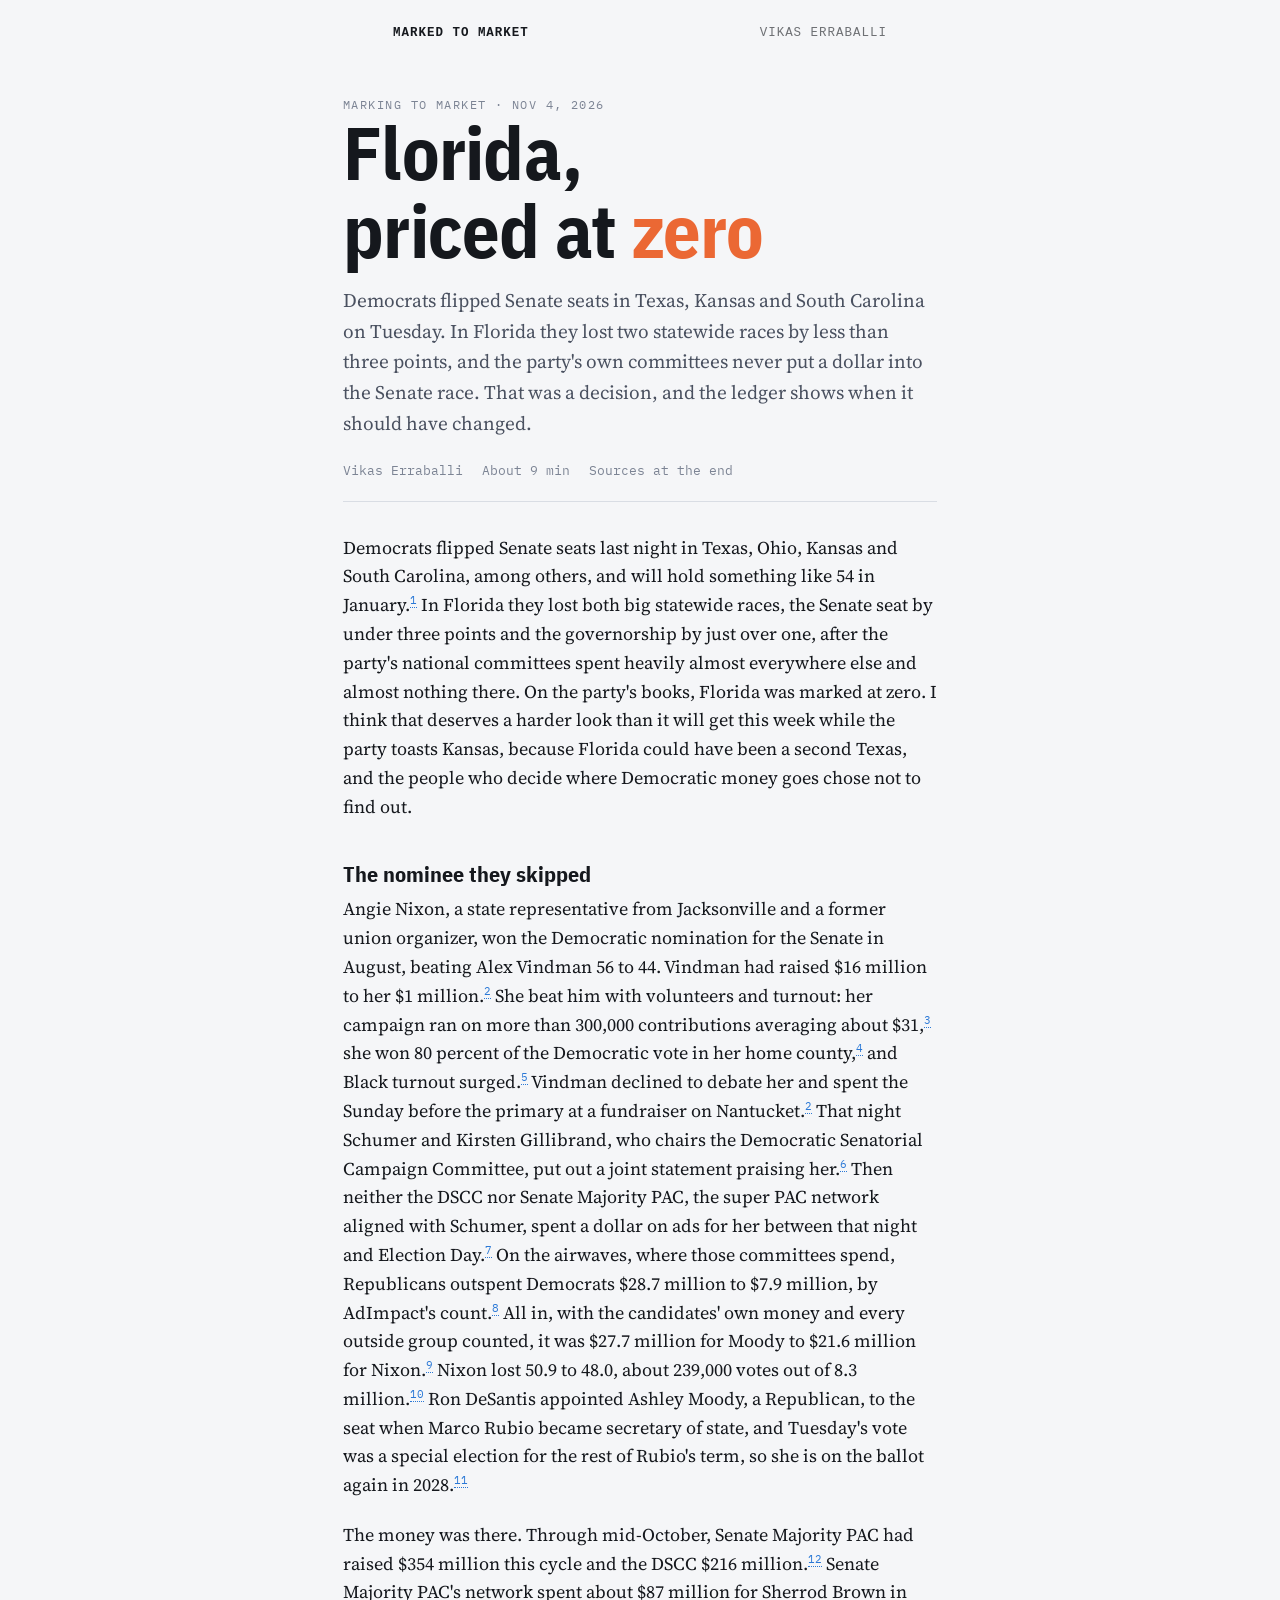
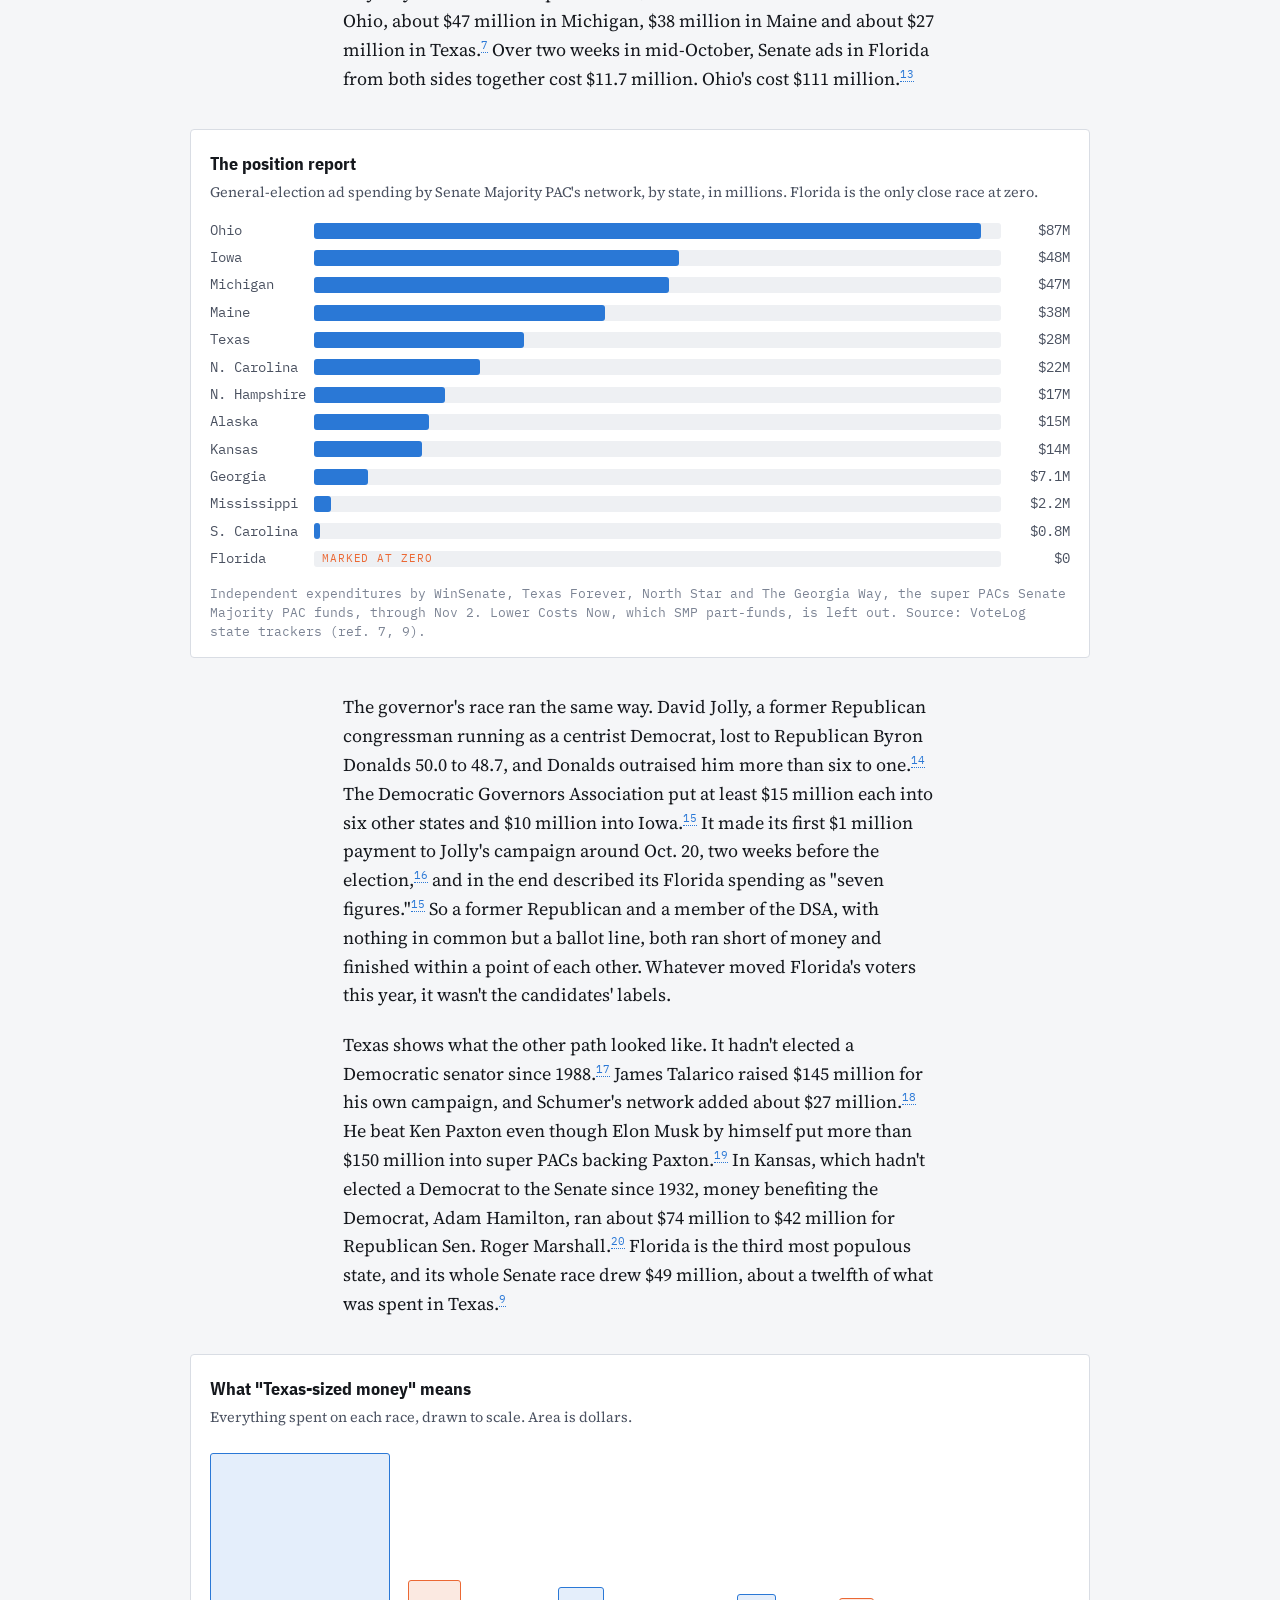
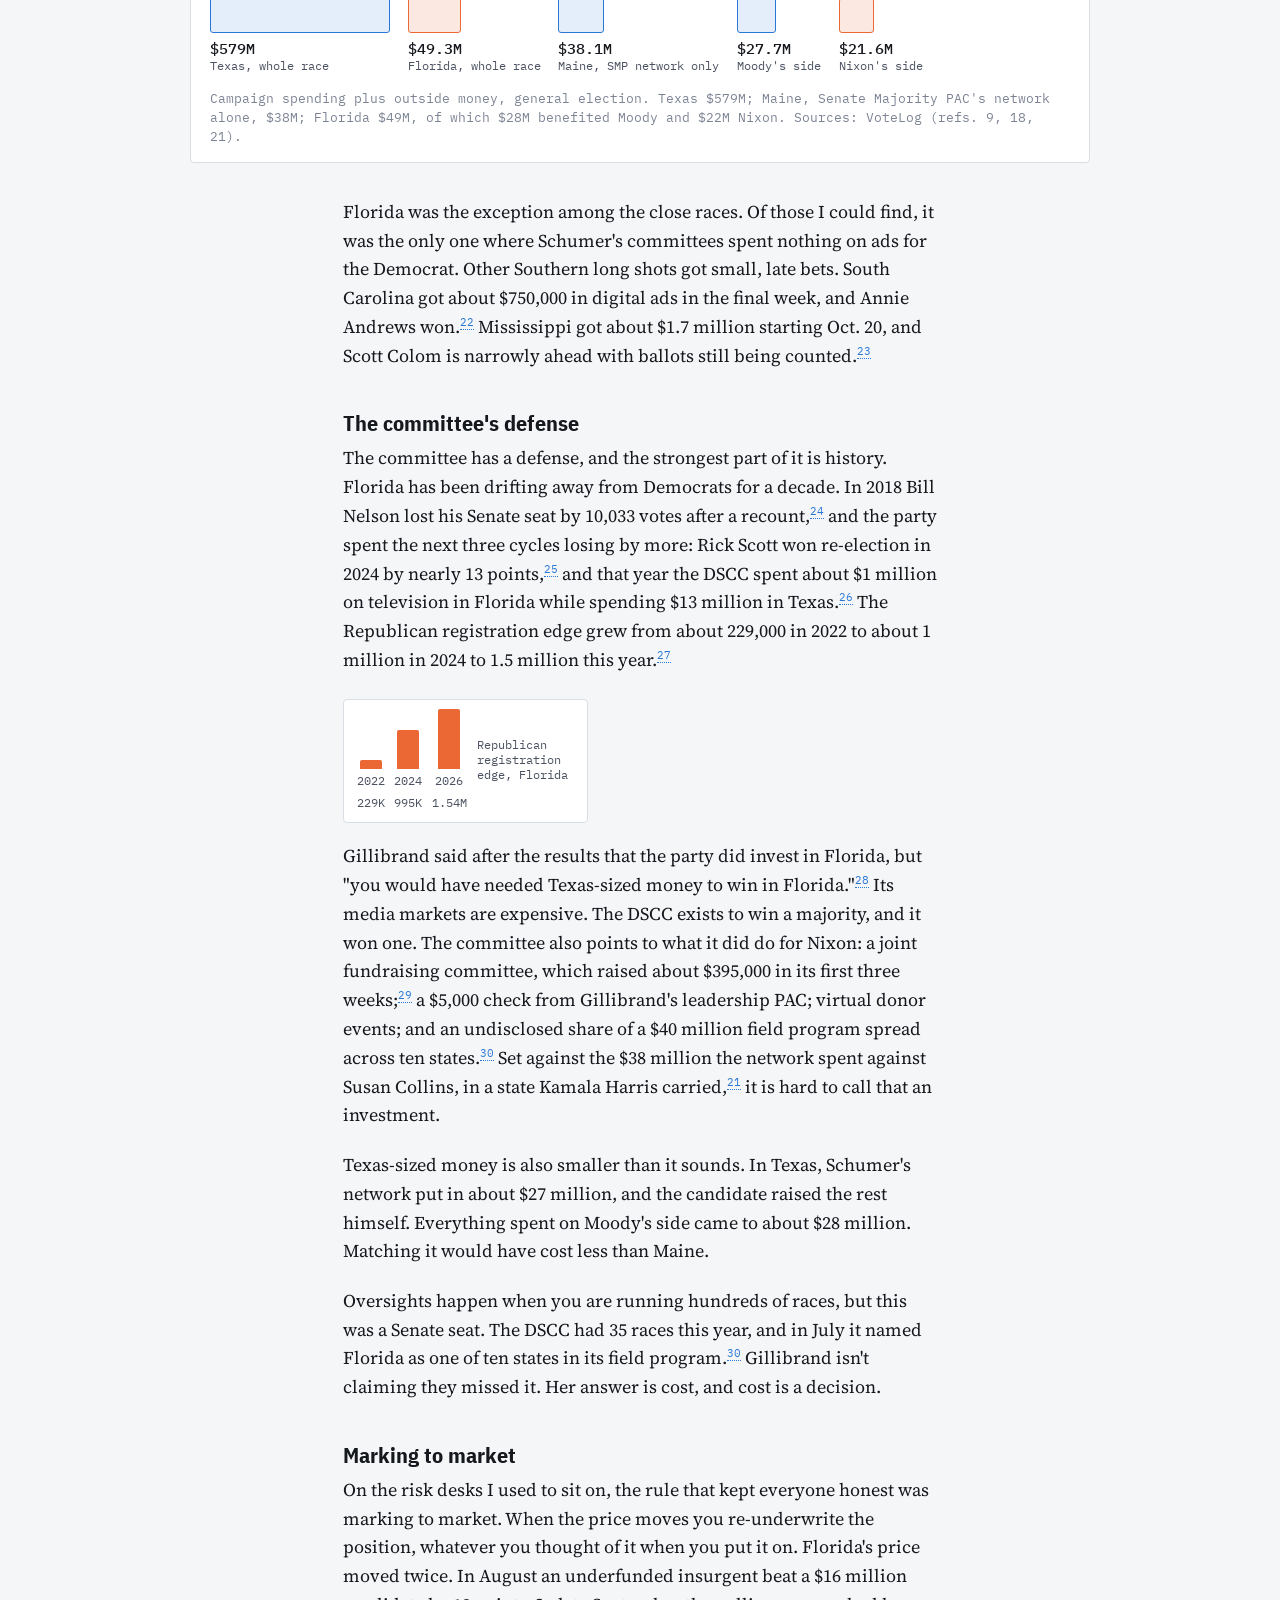
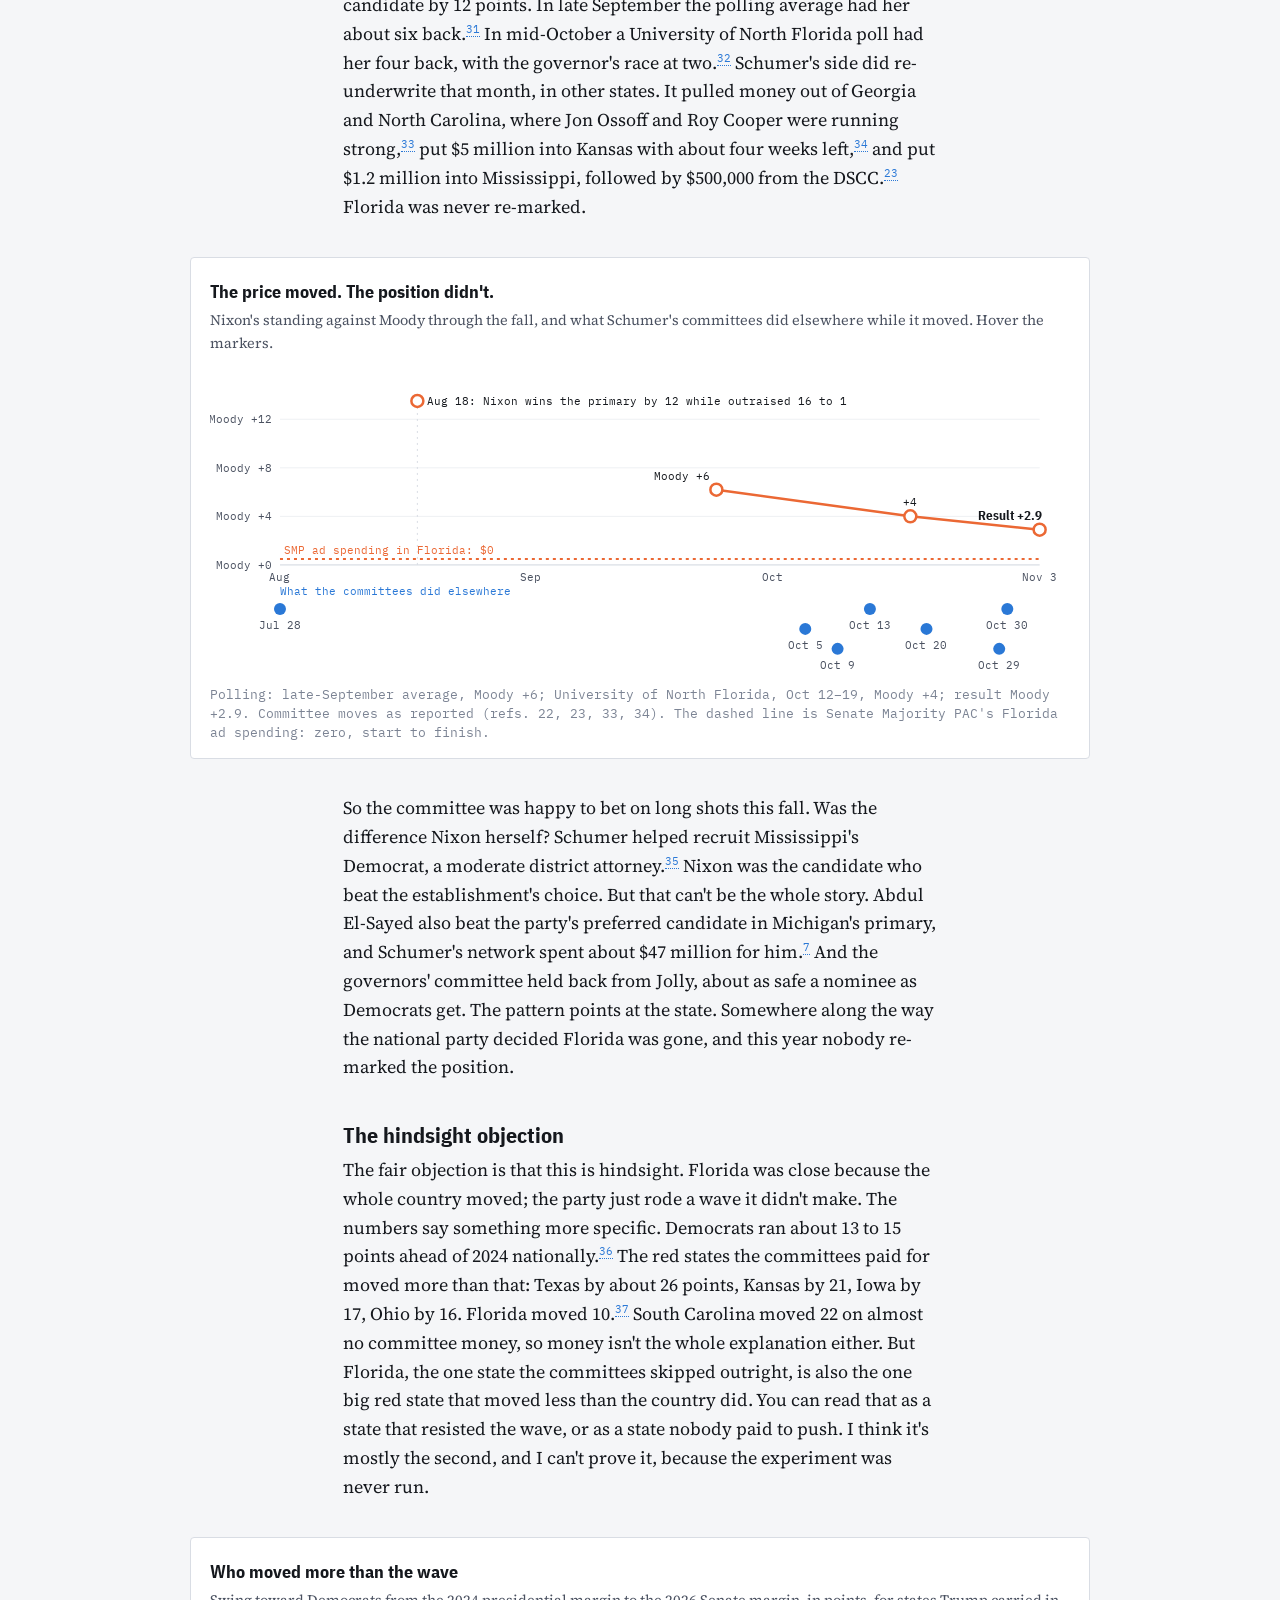
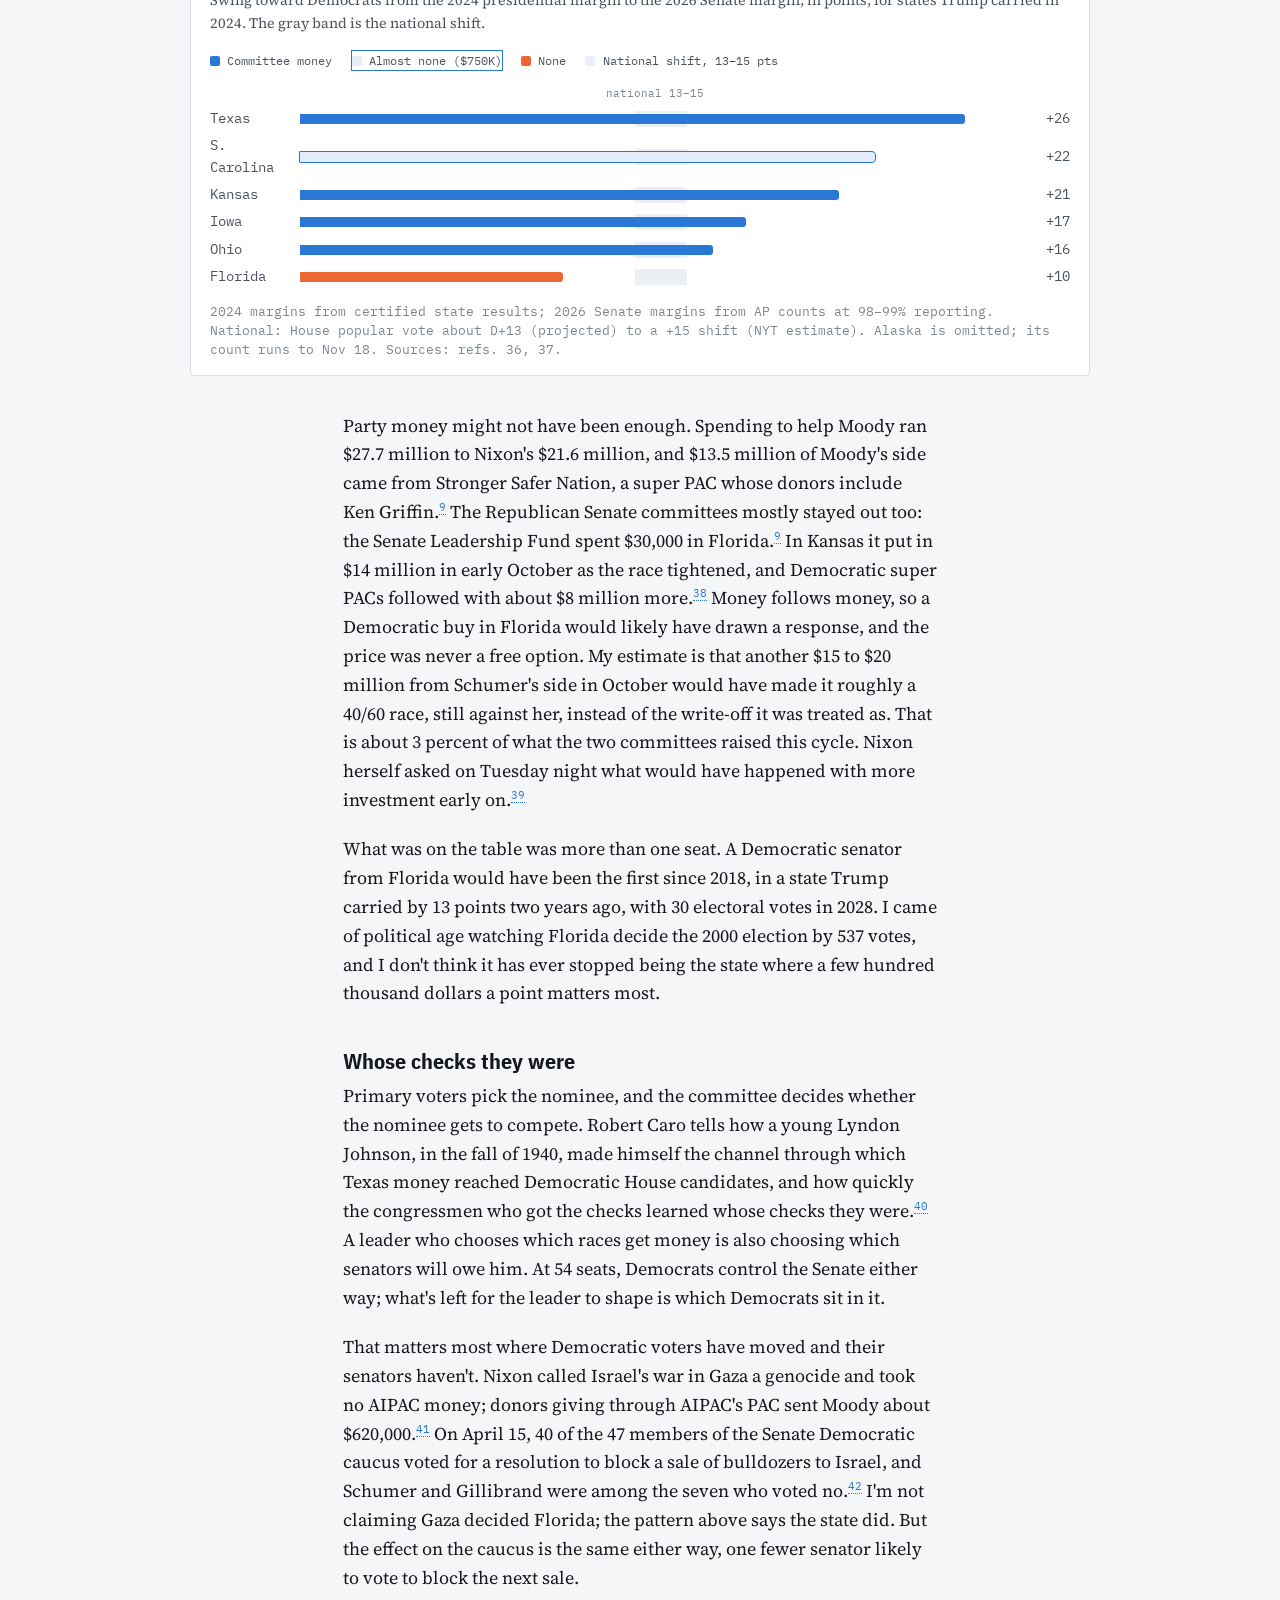
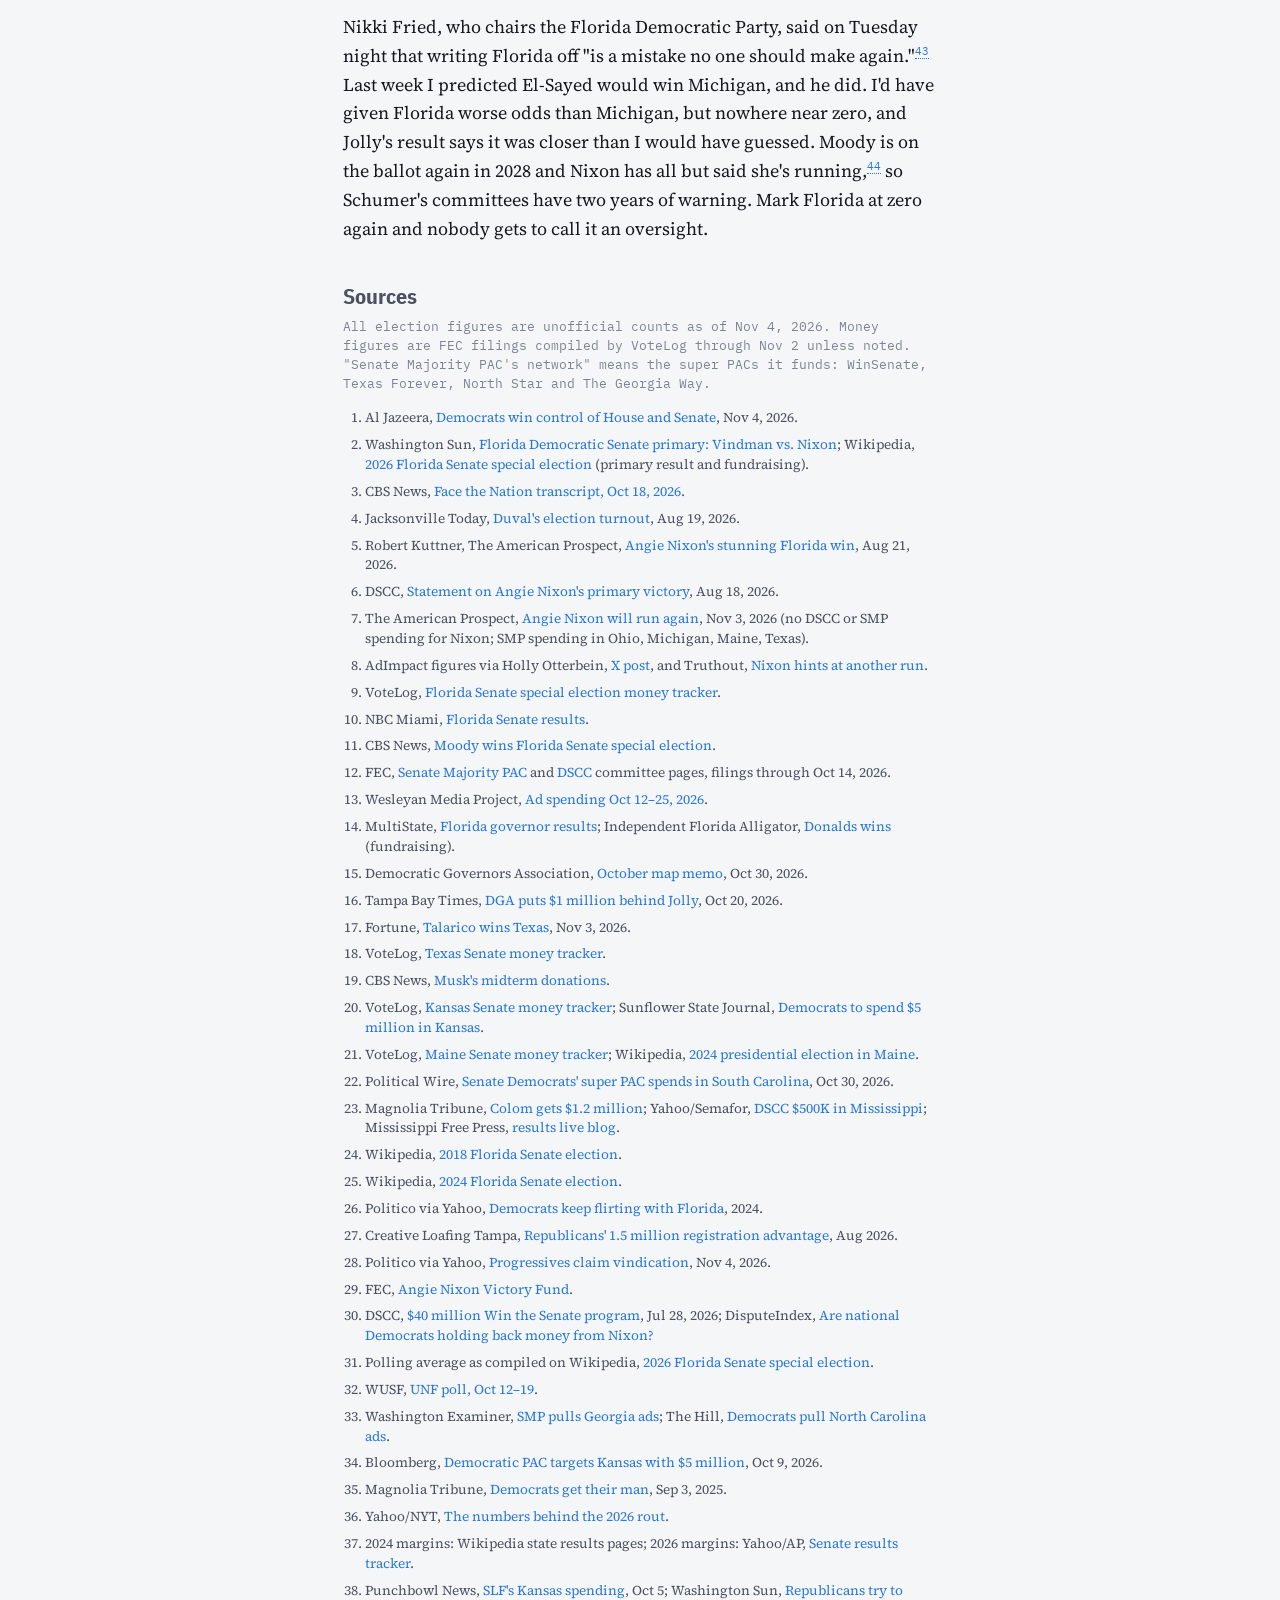
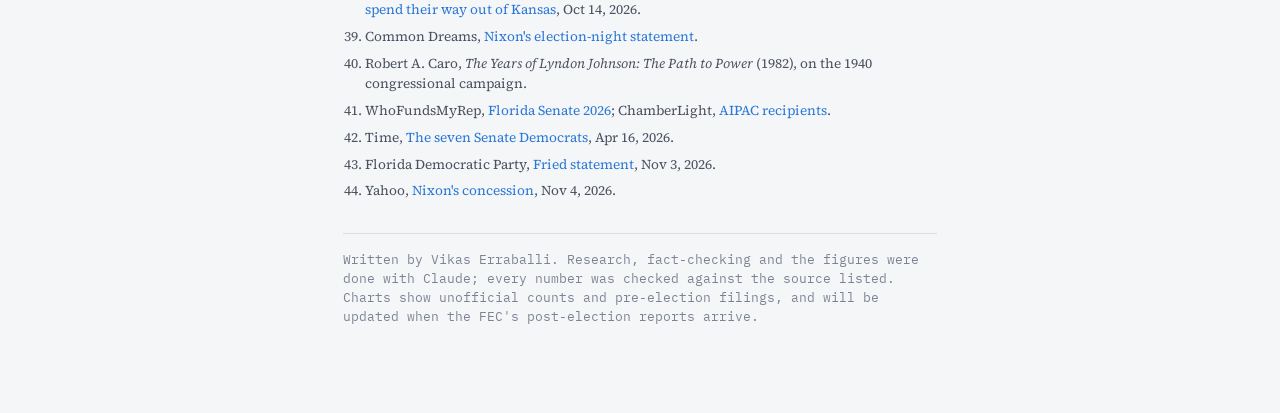
==== commit d455590c: "Making-of: memex section, failure modes, newsroom roles, links to Florida; Florida: first subhead Co" ====
--- a/florida-priced-at-zero/index.html
+++ b/florida-priced-at-zero/index.html
@@ -121,7 +121,6 @@
 <body>
 <nav class="site-nav"><a href="../">Marked to Market</a><span>Vikas Erraballi</span></nav>
 
-
 <header class="hero col">
   <div class="eyebrow">Marking to market · Nov 4, 2026</div>
   <h1>Florida, priced at <span class="zero">zero</span></h1>
@@ -132,6 +131,7 @@
 <main class="col">
 <p>Democrats flipped Senate seats last night in Texas, Ohio, Kansas and South Carolina, among others, and will hold something like 54 in January.<sup class="fn"><a href="#r1">1</a></sup> In Florida they lost both big statewide races, the Senate seat by under three points and the governorship by just over one, after the party's national committees spent heavily almost everywhere else and almost nothing there. On the party's books, Florida was marked at zero. I think that deserves a harder look than it will get this week while the party toasts Kansas, because Florida could have been a second Texas, and the people who decide where Democratic money goes chose not to find out.</p>
 
+<h2>The nominee they skipped</h2>
 <p>Angie Nixon, a state representative from Jacksonville and a former union organizer, won the Democratic nomination for the Senate in August, beating Alex Vindman 56 to 44. Vindman had raised $16 million to her $1 million.<sup class="fn"><a href="#r2">2</a></sup> She beat him with volunteers and turnout: her campaign ran on more than 300,000 contributions averaging about $31,<sup class="fn"><a href="#r3">3</a></sup> she won 80 percent of the Democratic vote in her home county,<sup class="fn"><a href="#r4">4</a></sup> and Black turnout surged.<sup class="fn"><a href="#r5">5</a></sup> Vindman declined to debate her and spent the Sunday before the primary at a fundraiser on Nantucket.<sup class="fn"><a href="#r2">2</a></sup> That night Schumer and Kirsten Gillibrand, who chairs the Democratic Senatorial Campaign Committee, put out a joint statement praising her.<sup class="fn"><a href="#r6">6</a></sup> Then neither the DSCC nor Senate Majority PAC, the super PAC network aligned with Schumer, spent a dollar on ads for her between that night and Election Day.<sup class="fn"><a href="#r7">7</a></sup> On the airwaves, where those committees spend, Republicans outspent Democrats $28.7 million to $7.9 million, by AdImpact's count.<sup class="fn"><a href="#r8">8</a></sup> All in, with the candidates' own money and every outside group counted, it was $27.7 million for Moody to $21.6 million for Nixon.<sup class="fn"><a href="#r9">9</a></sup> Nixon lost 50.9 to 48.0, about 239,000 votes out of 8.3 million.<sup class="fn"><a href="#r10">10</a></sup> Ron DeSantis appointed Ashley Moody, a Republican, to the seat when Marco Rubio became secretary of state, and Tuesday's vote was a special election for the rest of Rubio's term, so she is on the ballot again in 2028.<sup class="fn"><a href="#r11">11</a></sup></p>
 
 <p>The money was there. Through mid-October, Senate Majority PAC had raised $354 million this cycle and the DSCC $216 million.<sup class="fn"><a href="#r12">12</a></sup> Senate Majority PAC's network spent about $87 million for Sherrod Brown in Ohio, about $47 million in Michigan, $38 million in Maine and about $27 million in Texas.<sup class="fn"><a href="#r7">7</a></sup> Over two weeks in mid-October, Senate ads in Florida from both sides together cost $11.7 million. Ohio's cost $111 million.<sup class="fn"><a href="#r13">13</a></sup></p>
@@ -328,6 +328,5 @@
   document.addEventListener("click",function(e){var t=e.target.closest(".hit"); if(t){show(e);} else tip.hidden=true;});
 })();
 </script>
-
 </body>
-</html>+</html>
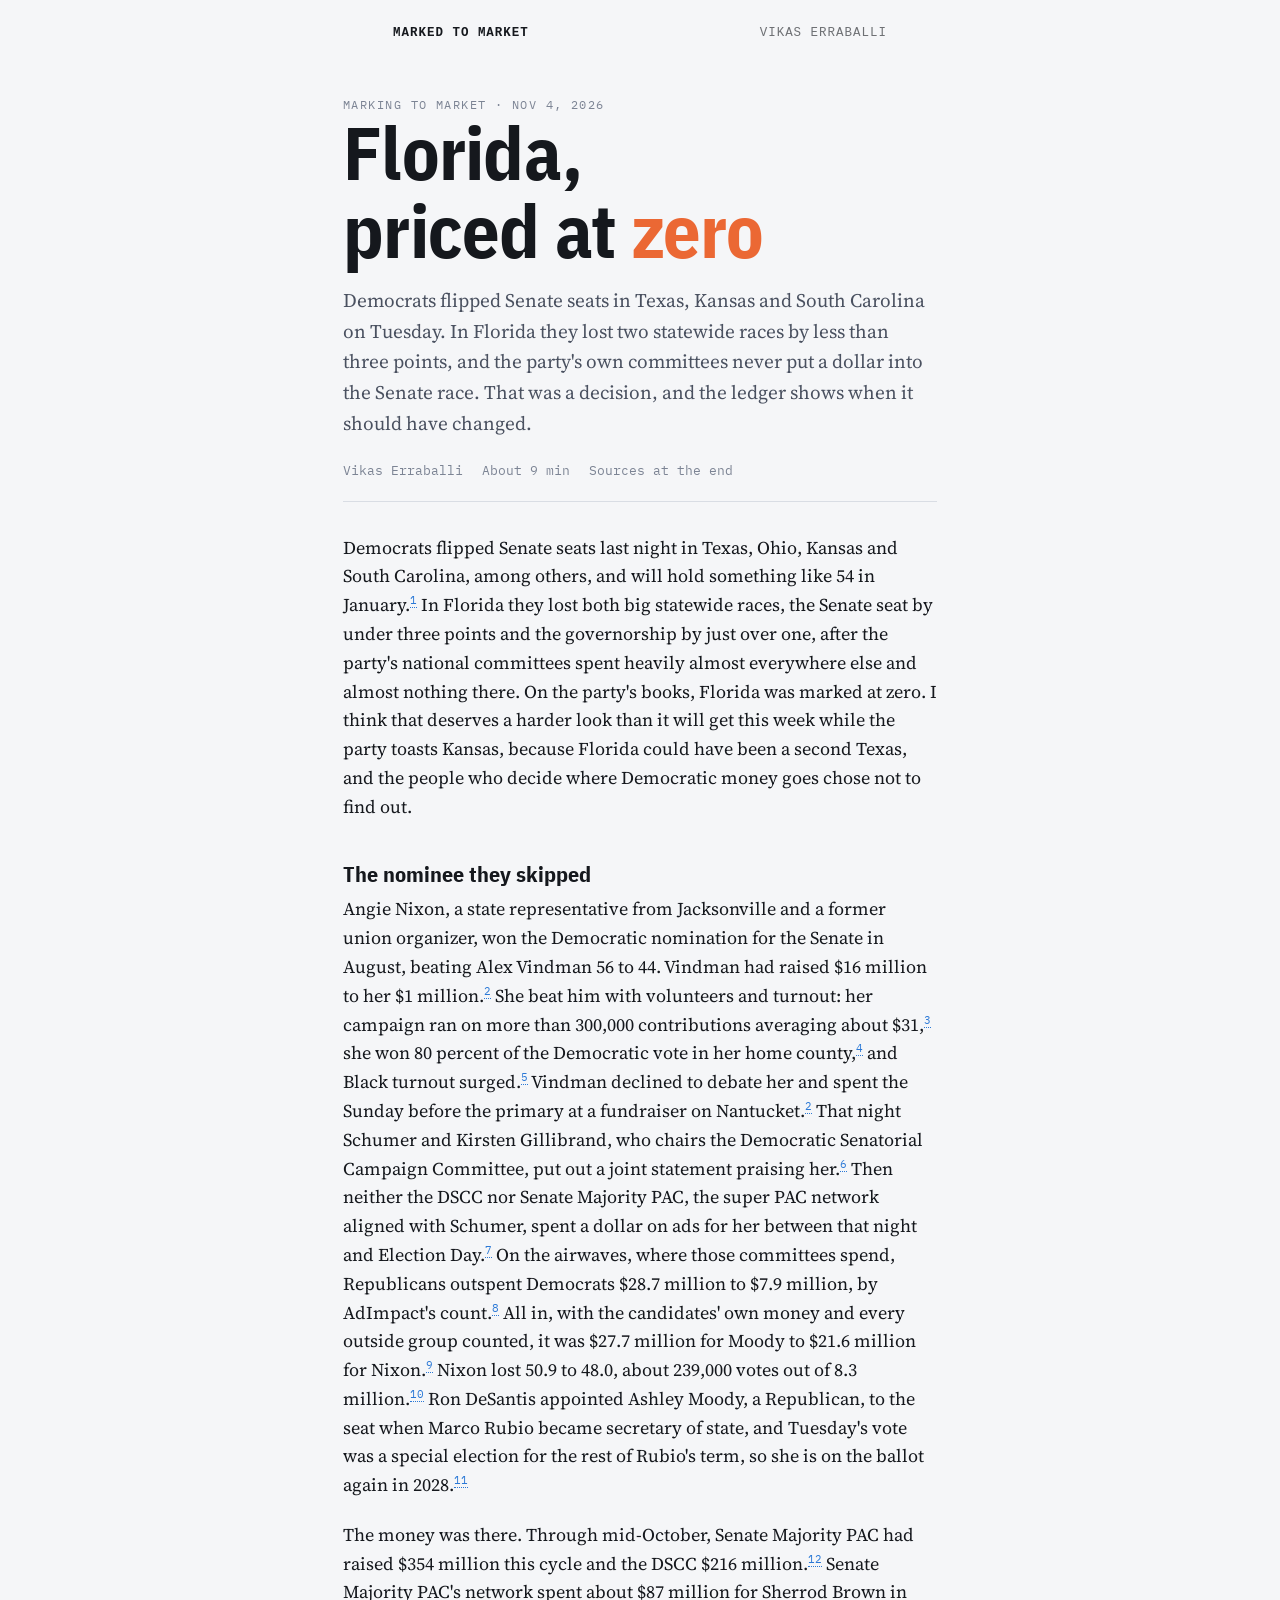
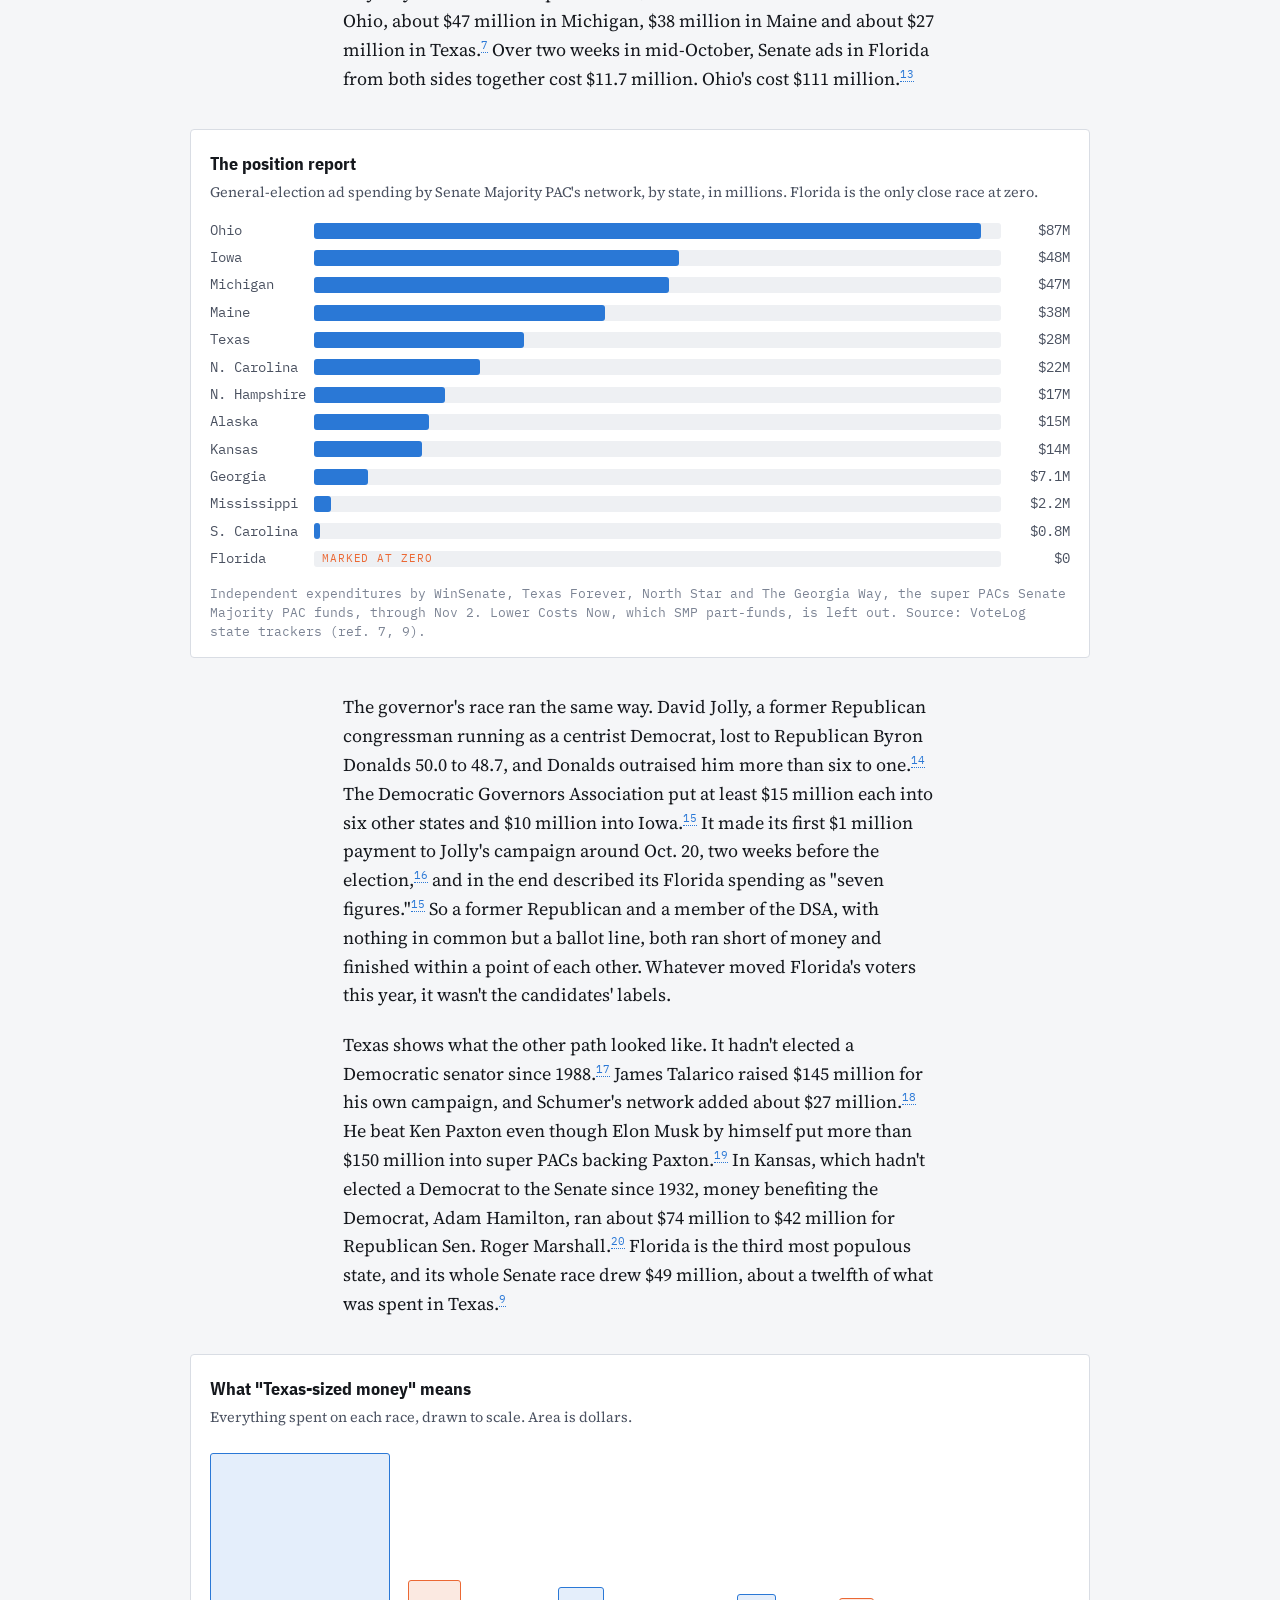
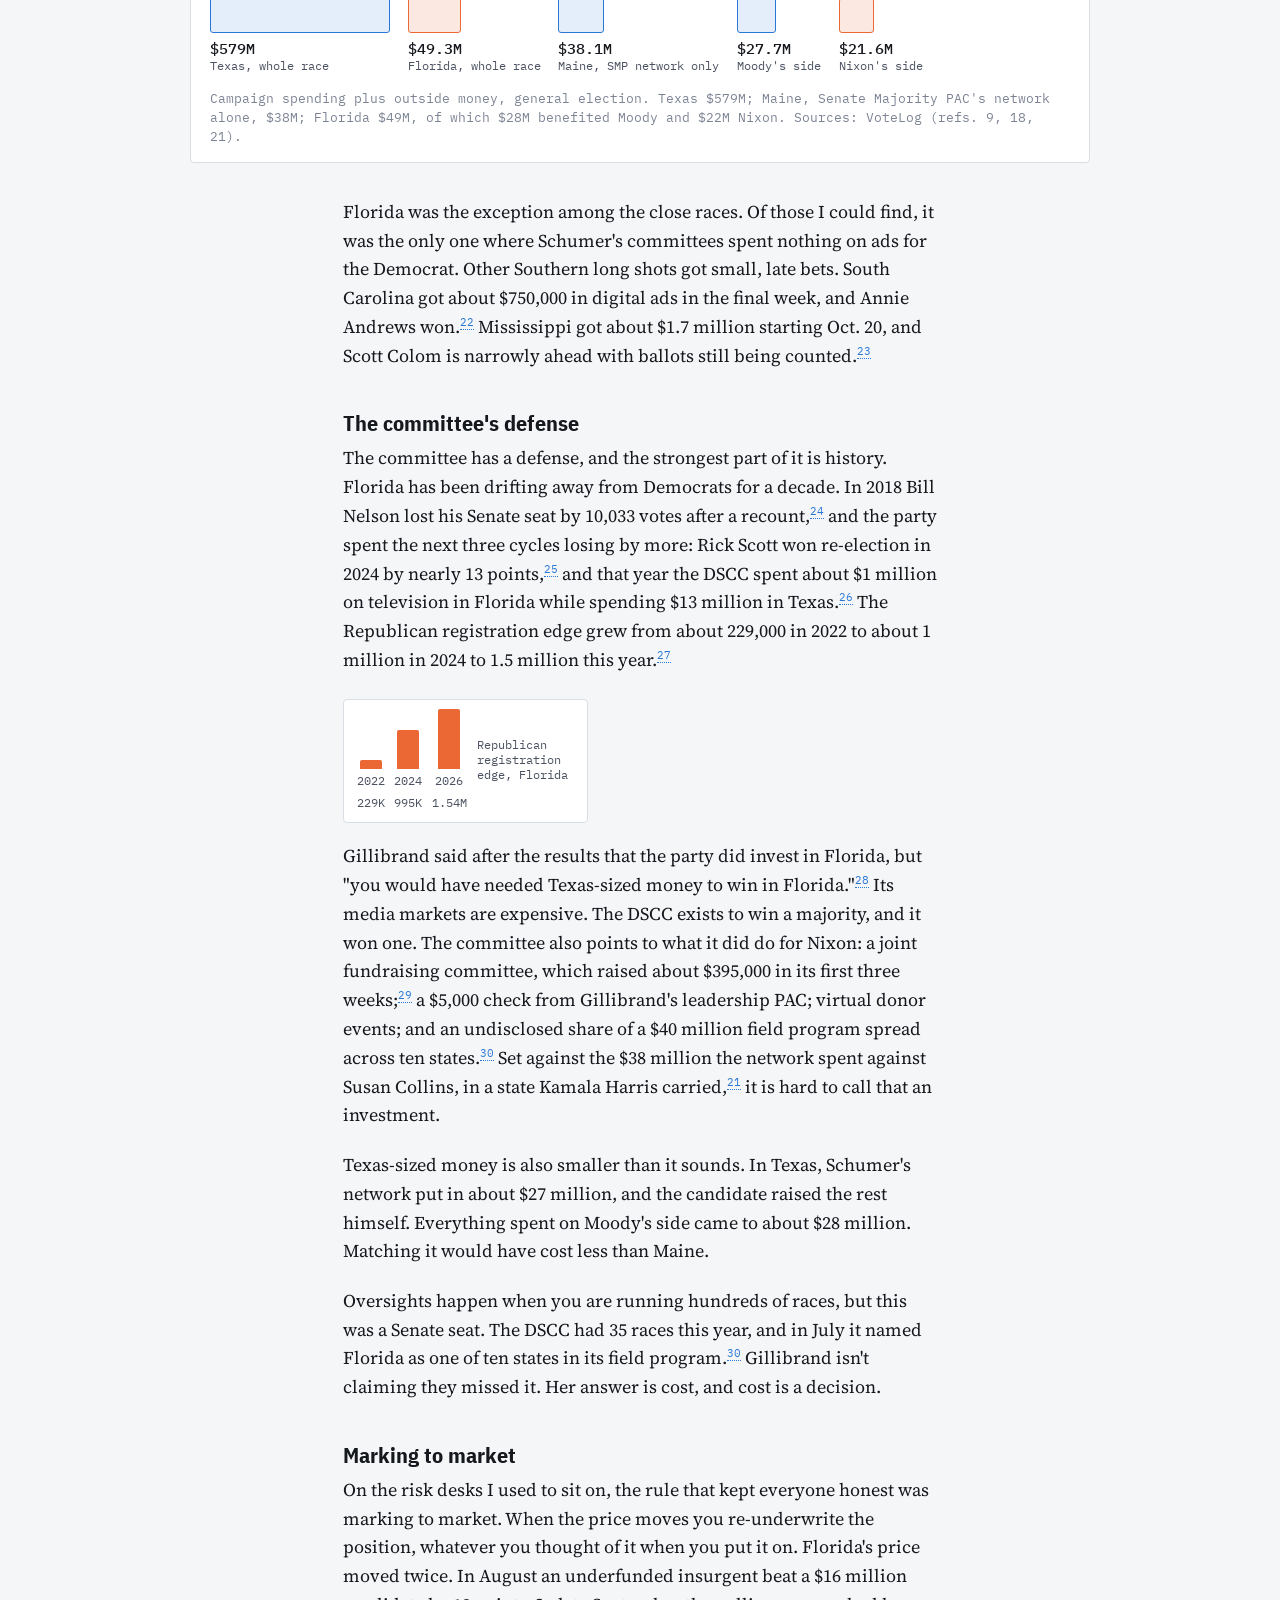
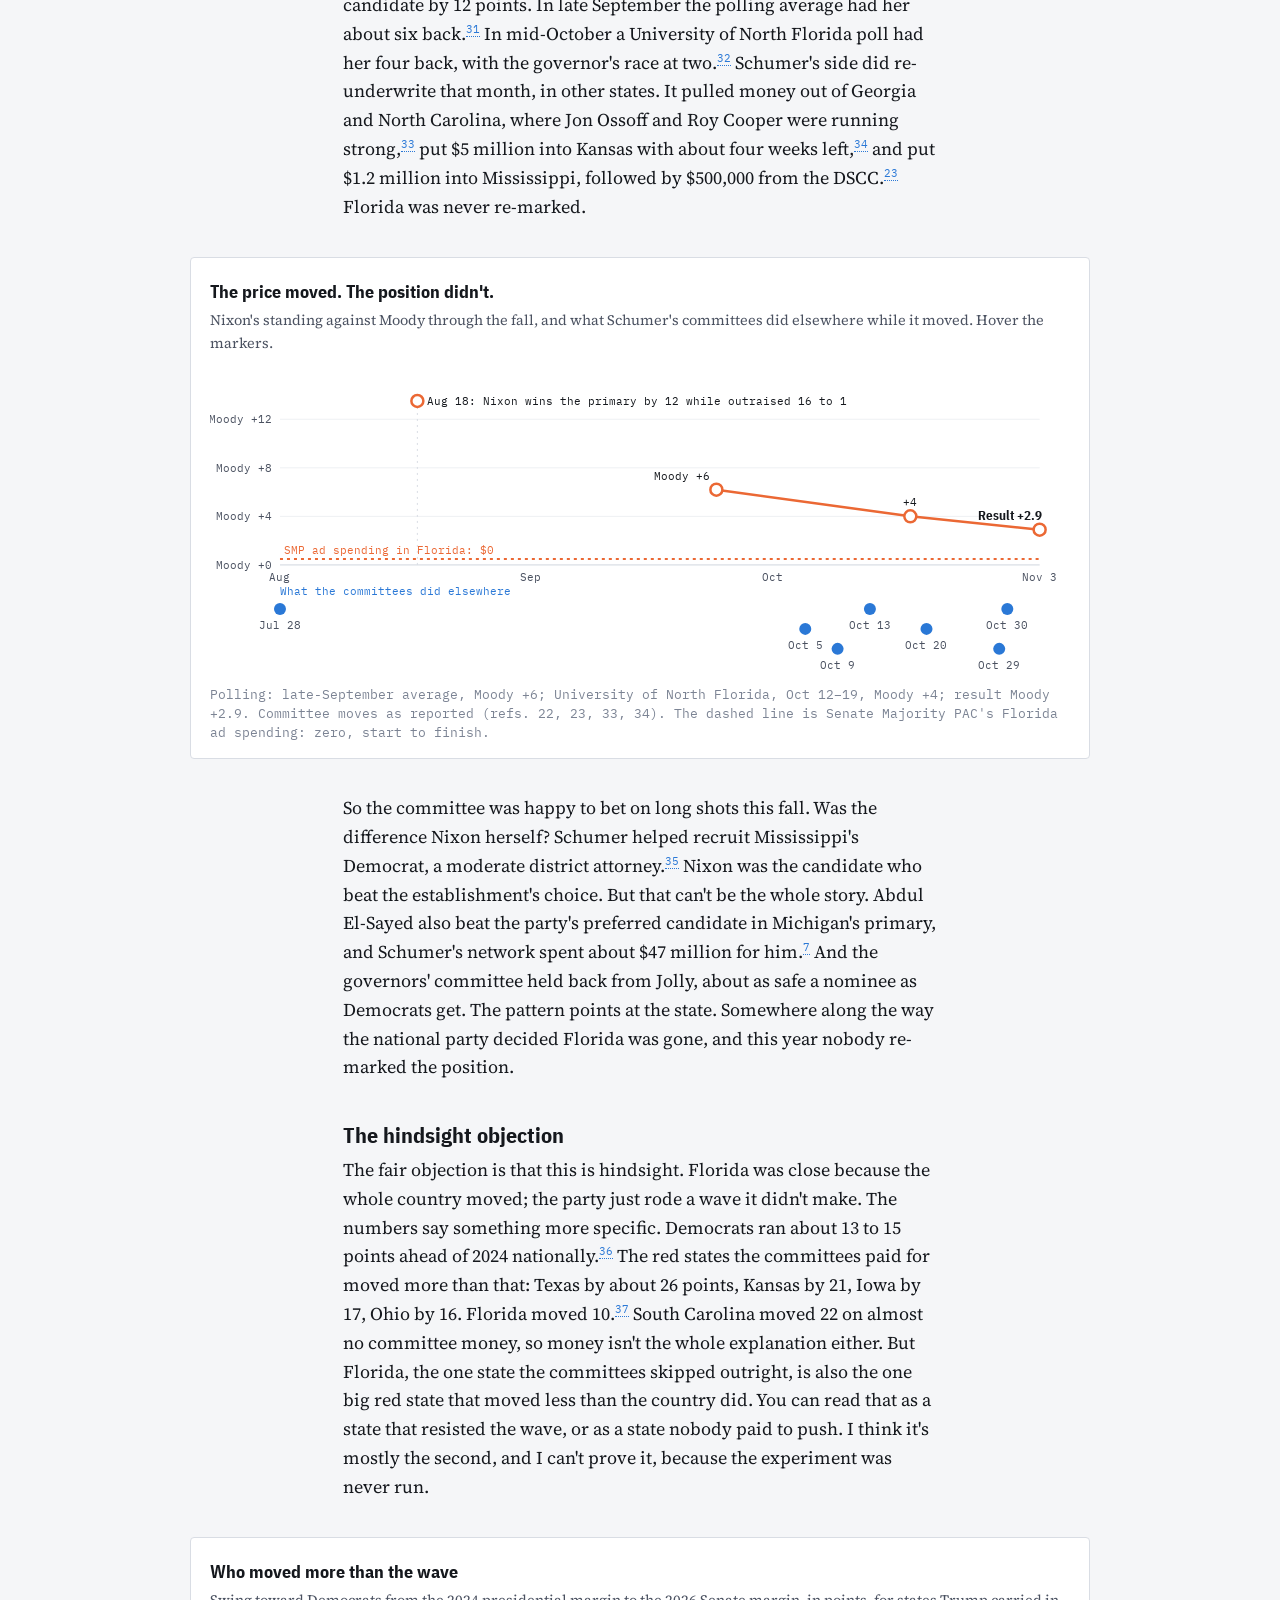
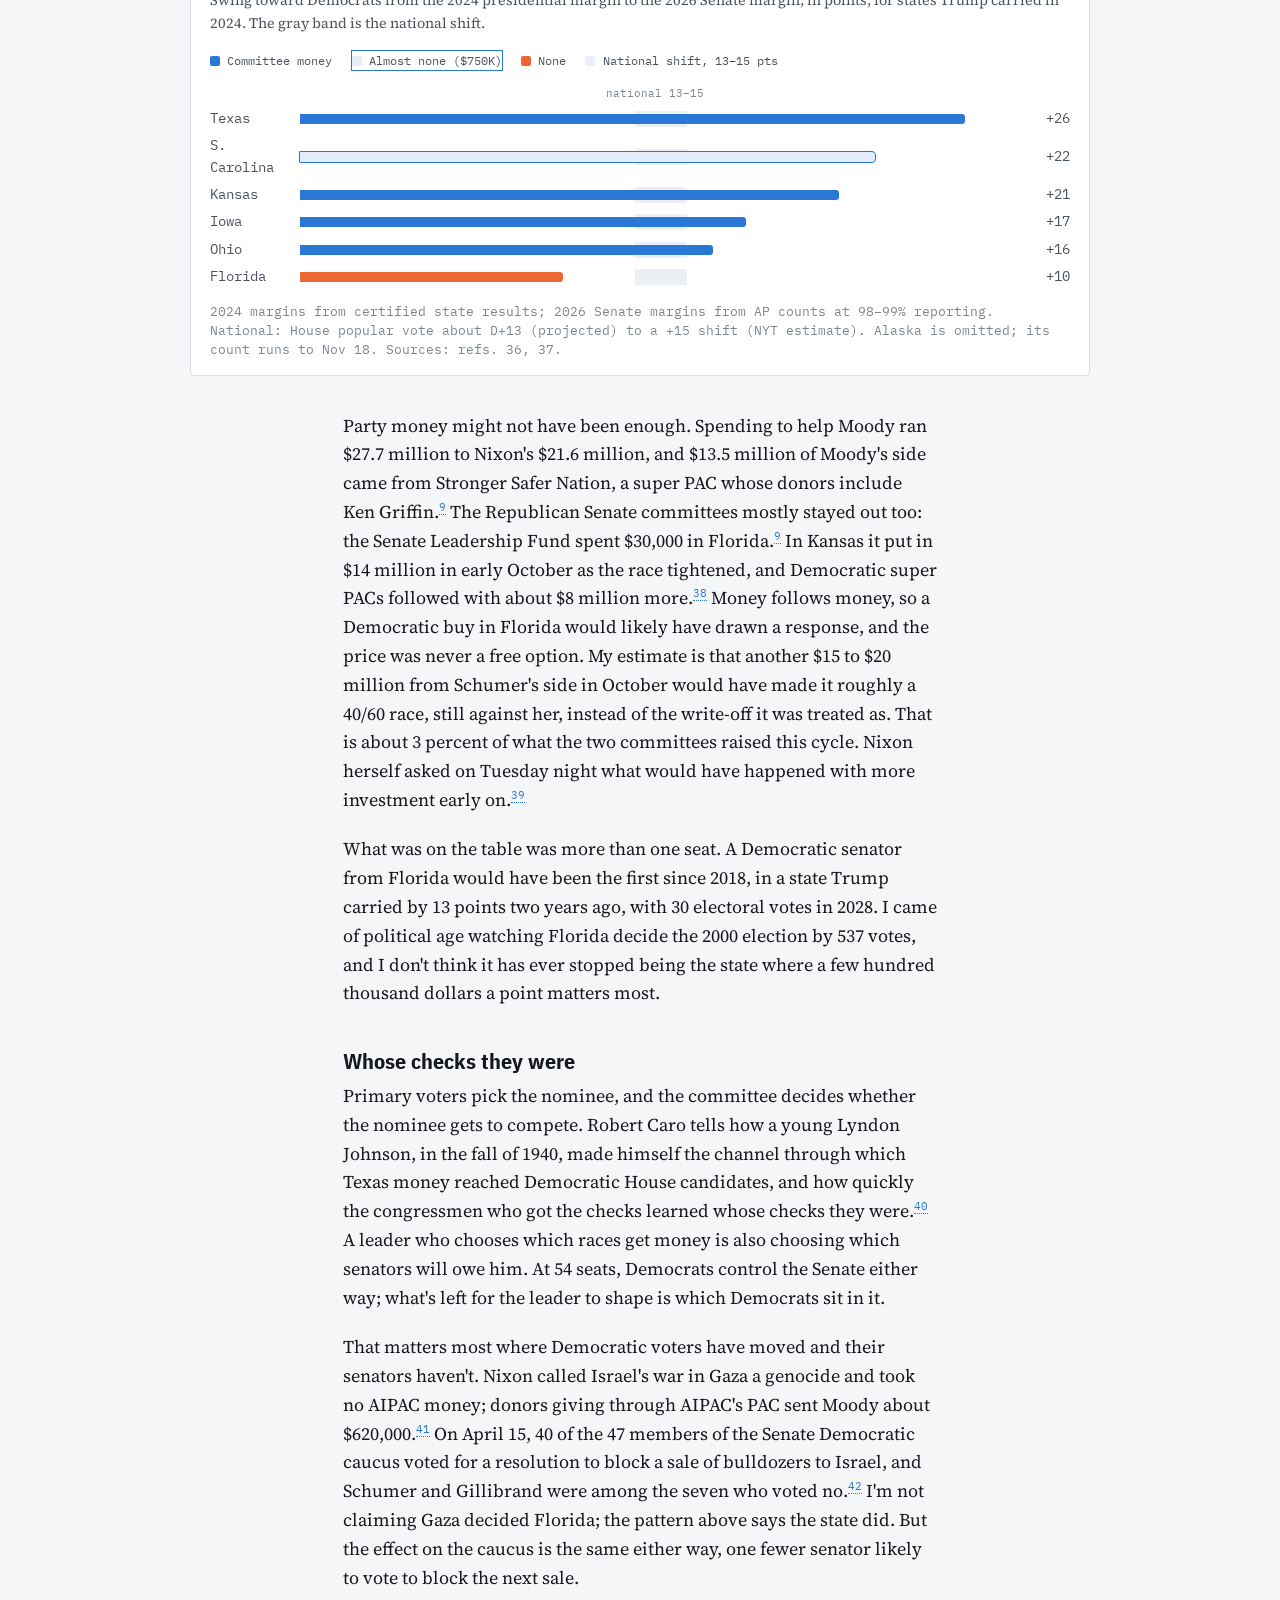
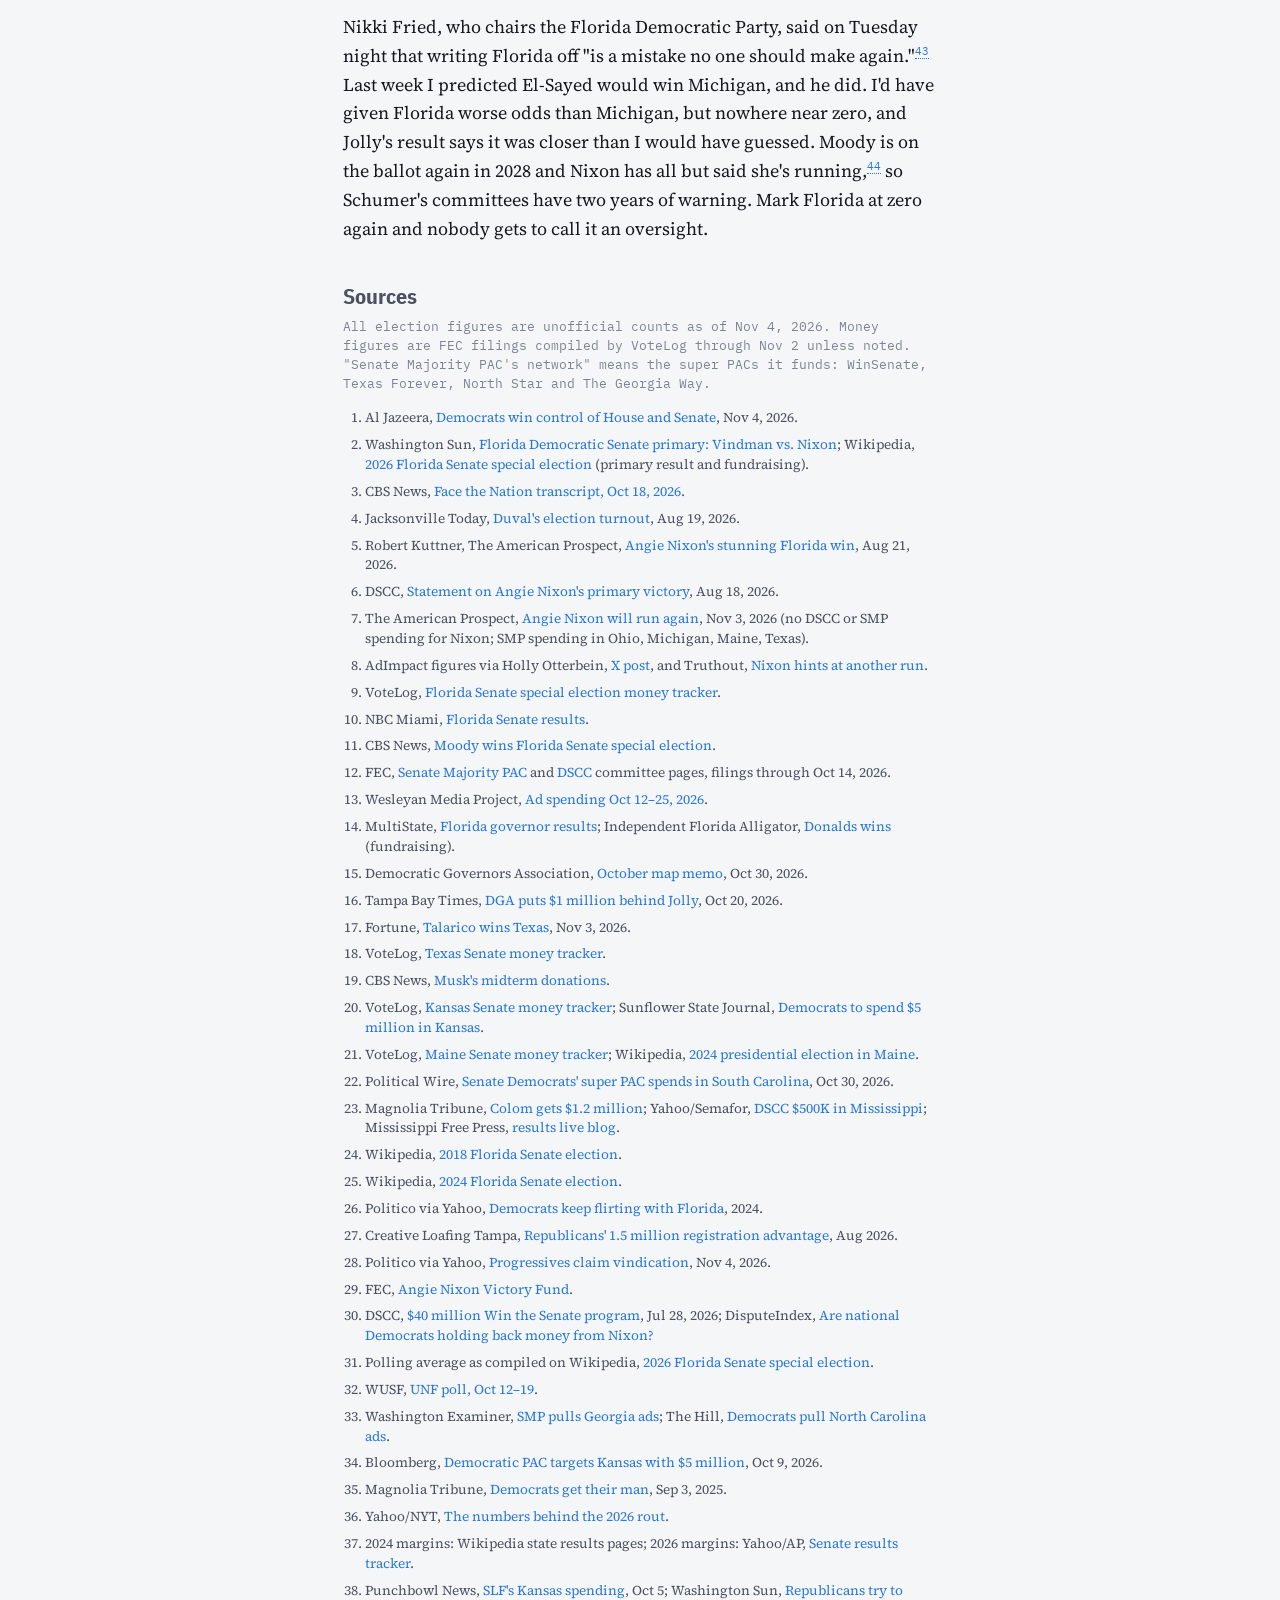
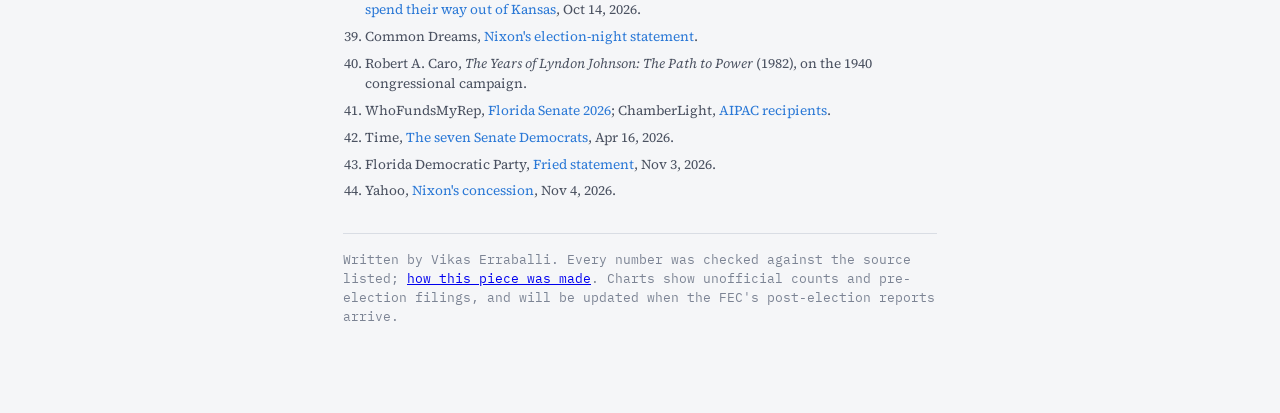
==== commit 770082df: "Voice-guide origin paragraph; drop co-author credit lines" ====
--- a/florida-priced-at-zero/index.html
+++ b/florida-priced-at-zero/index.html
@@ -270,7 +270,7 @@
 <li id="r44">Yahoo, <a href="https://www.yahoo.com/news/politics/articles/angie-nixon-says-she-lost-041756875.html">Nixon's concession</a>, Nov 4, 2026.</li>
 </ol>
 </section>
-<p class="note">Written by Vikas Erraballi. Research, fact-checking and the figures were done with Claude; every number was checked against the source listed. Charts show unofficial counts and pre-election filings, and will be updated when the FEC's post-election reports arrive.</p>
+<p class="note">Written by Vikas Erraballi. Every number was checked against the source listed; <a href="../how-i-built-a-writing-system/">how this piece was made</a>. Charts show unofficial counts and pre-election filings, and will be updated when the FEC's post-election reports arrive.</p>
 </main>
 
 <div class="tip" id="tip" hidden></div>
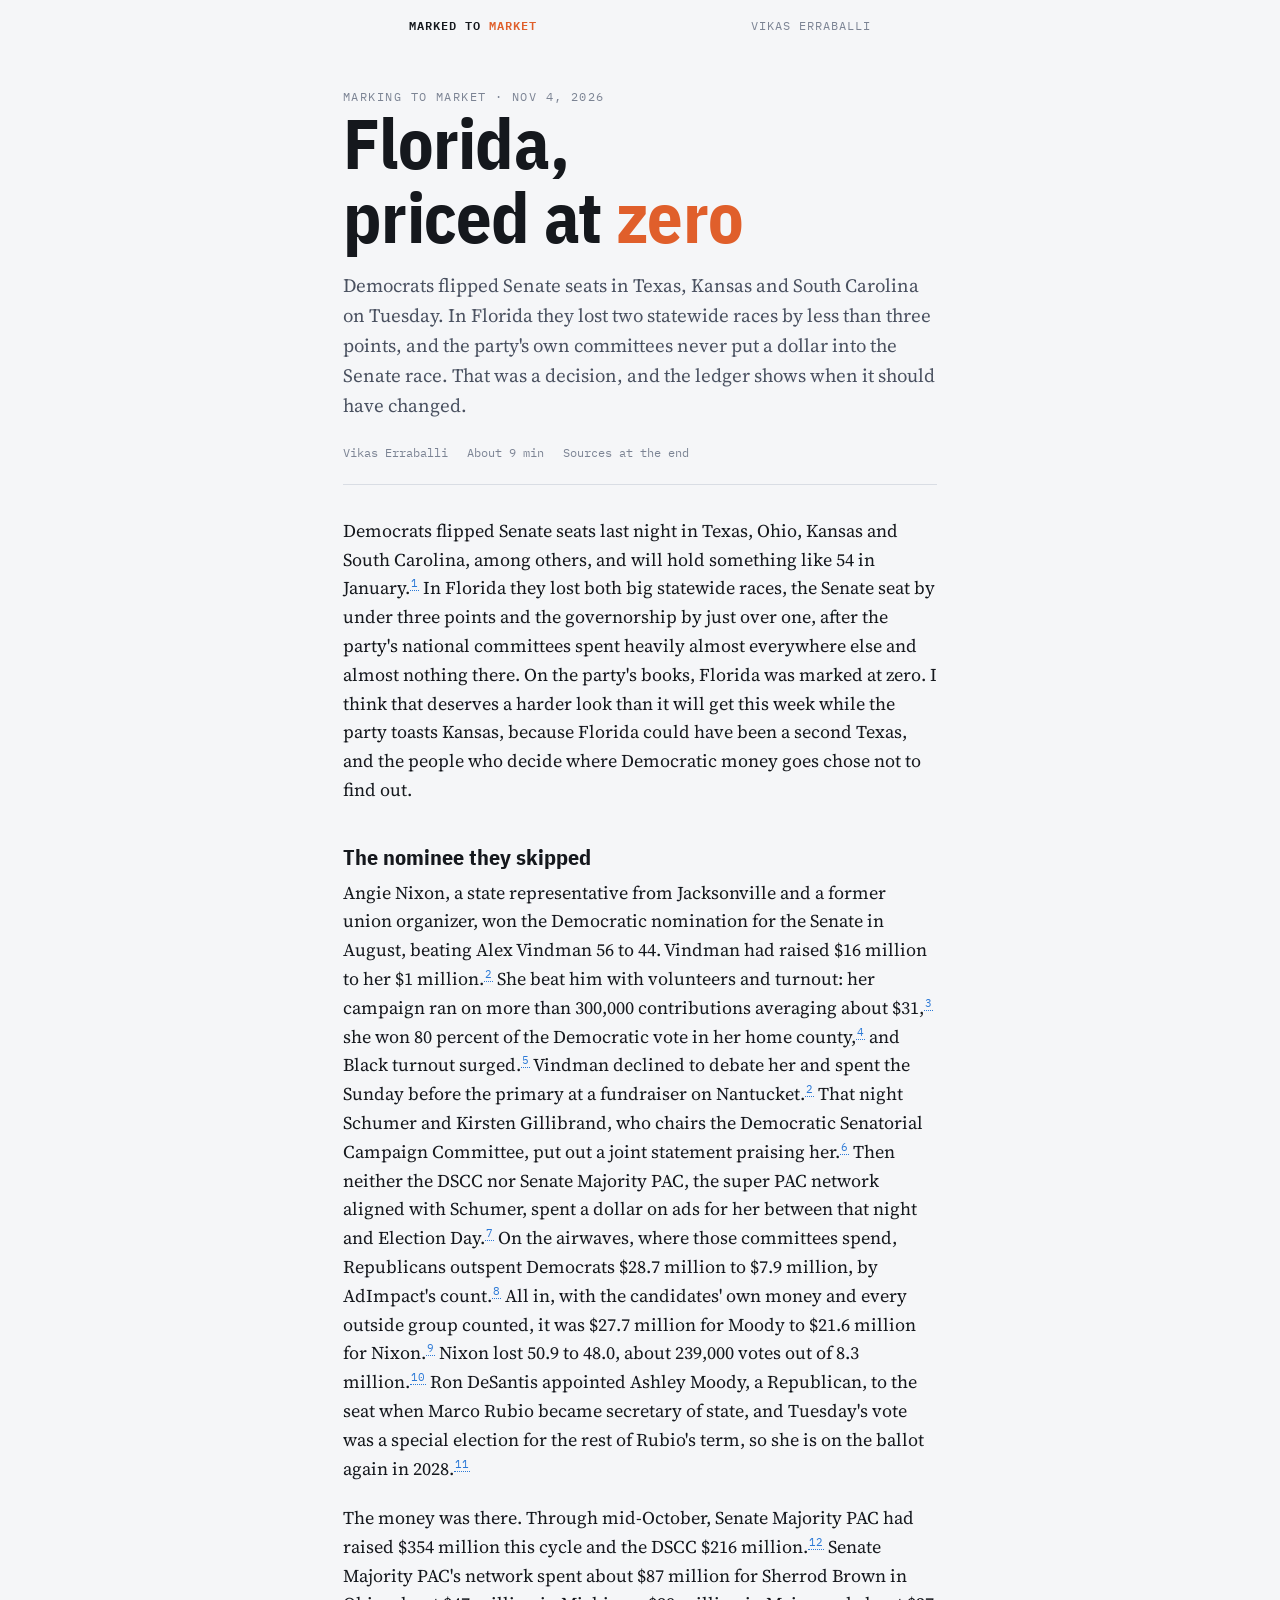
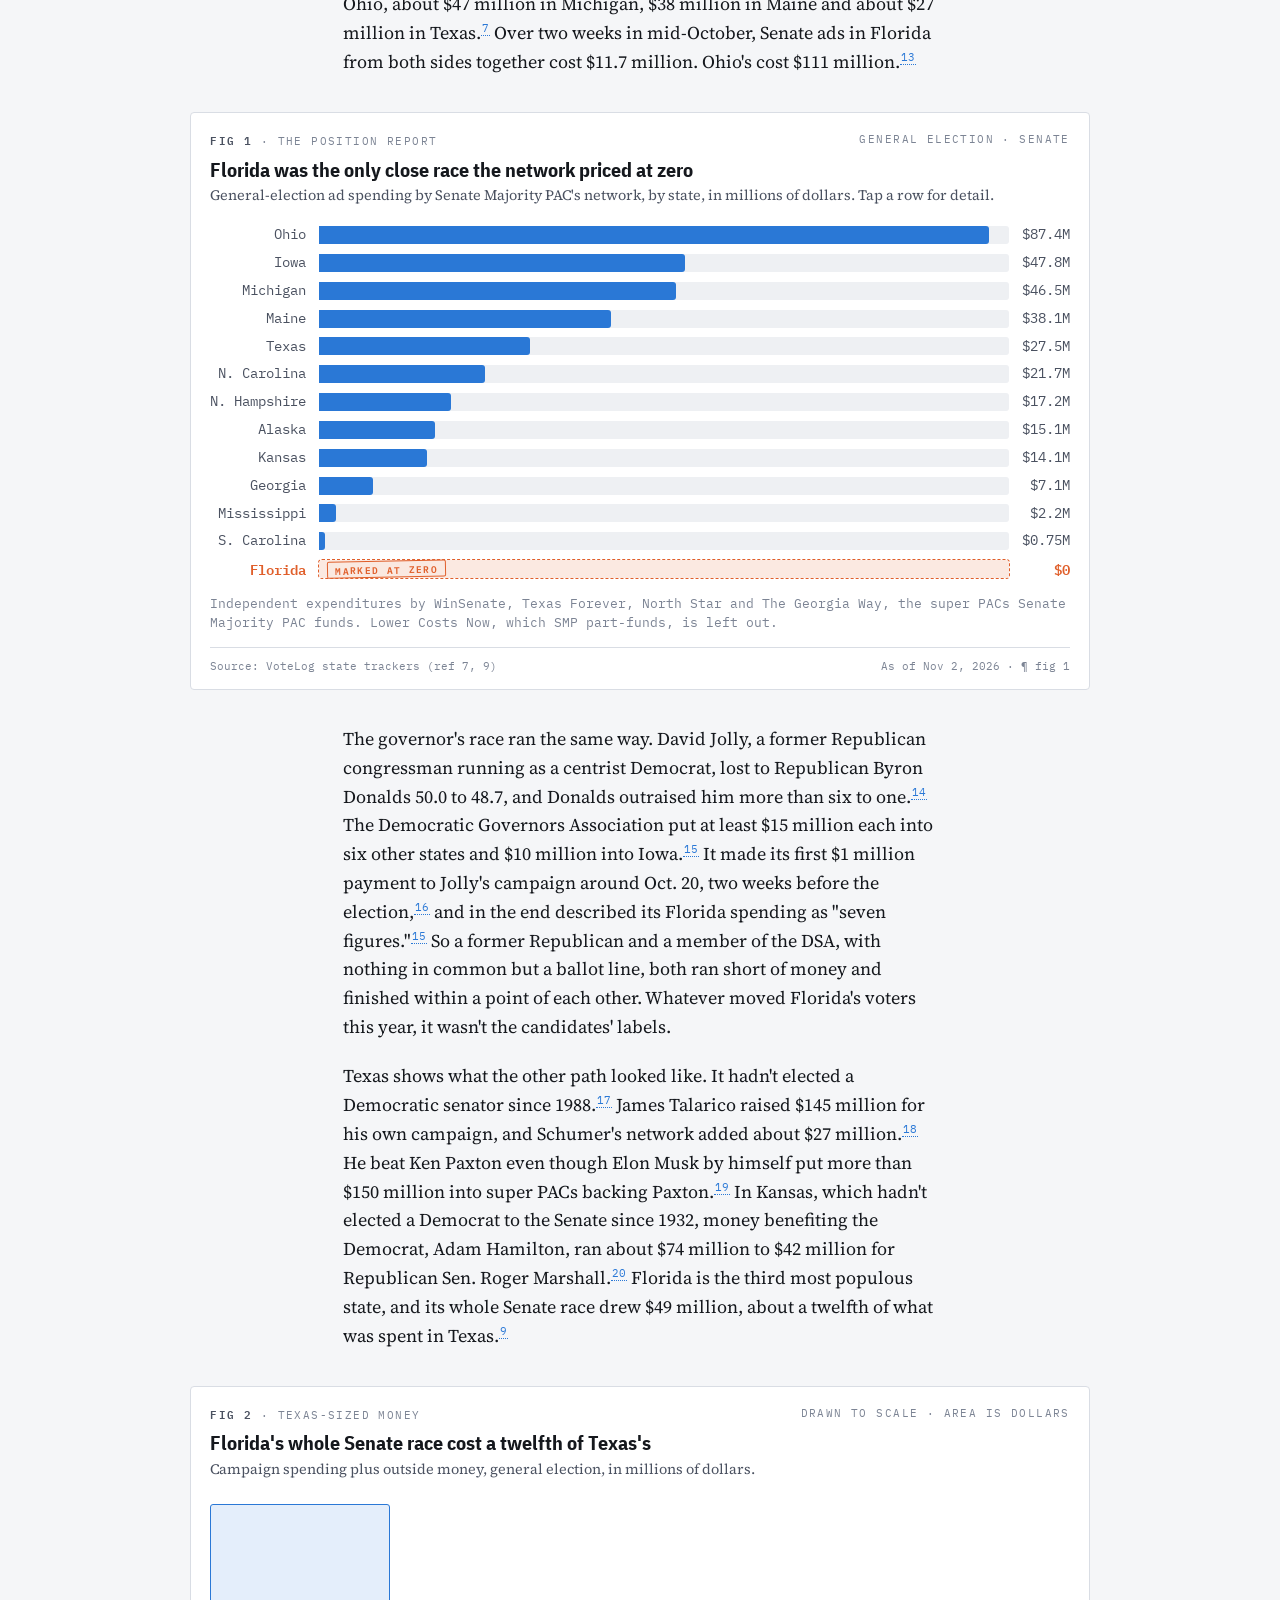
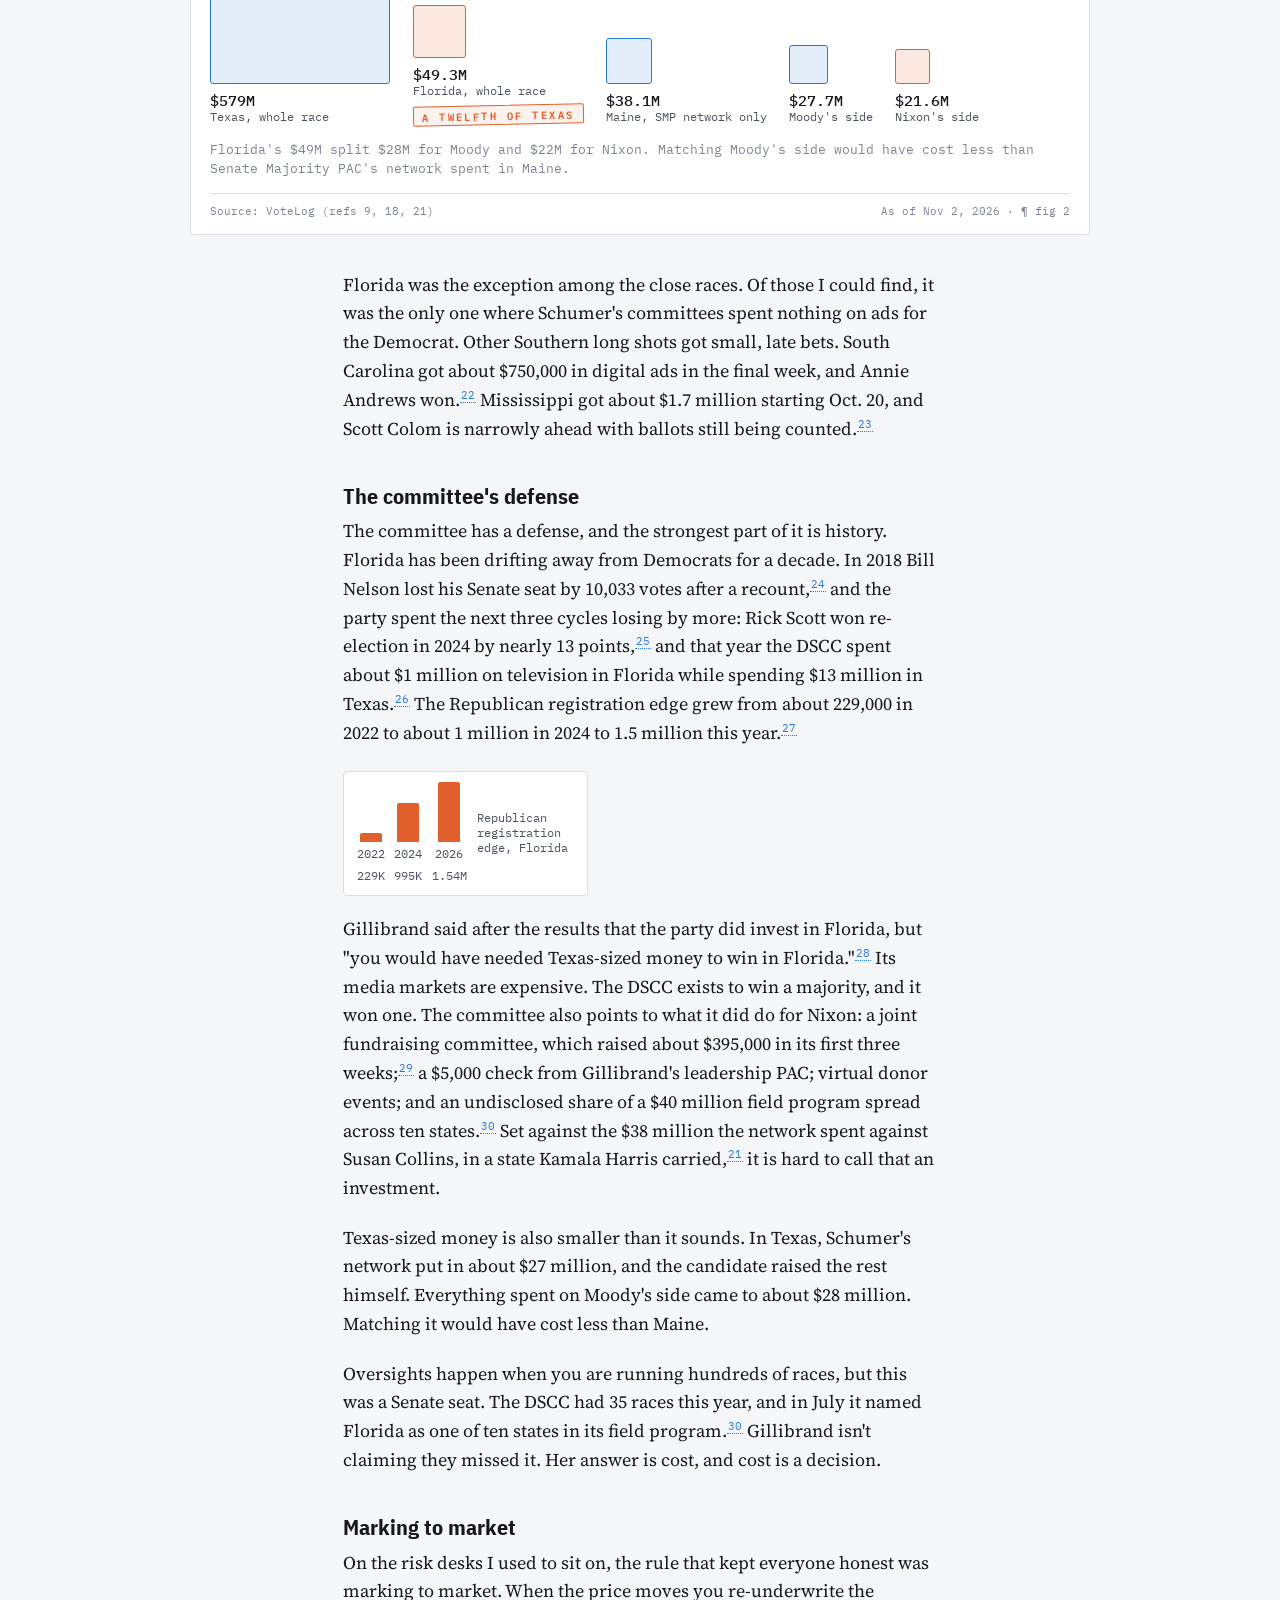
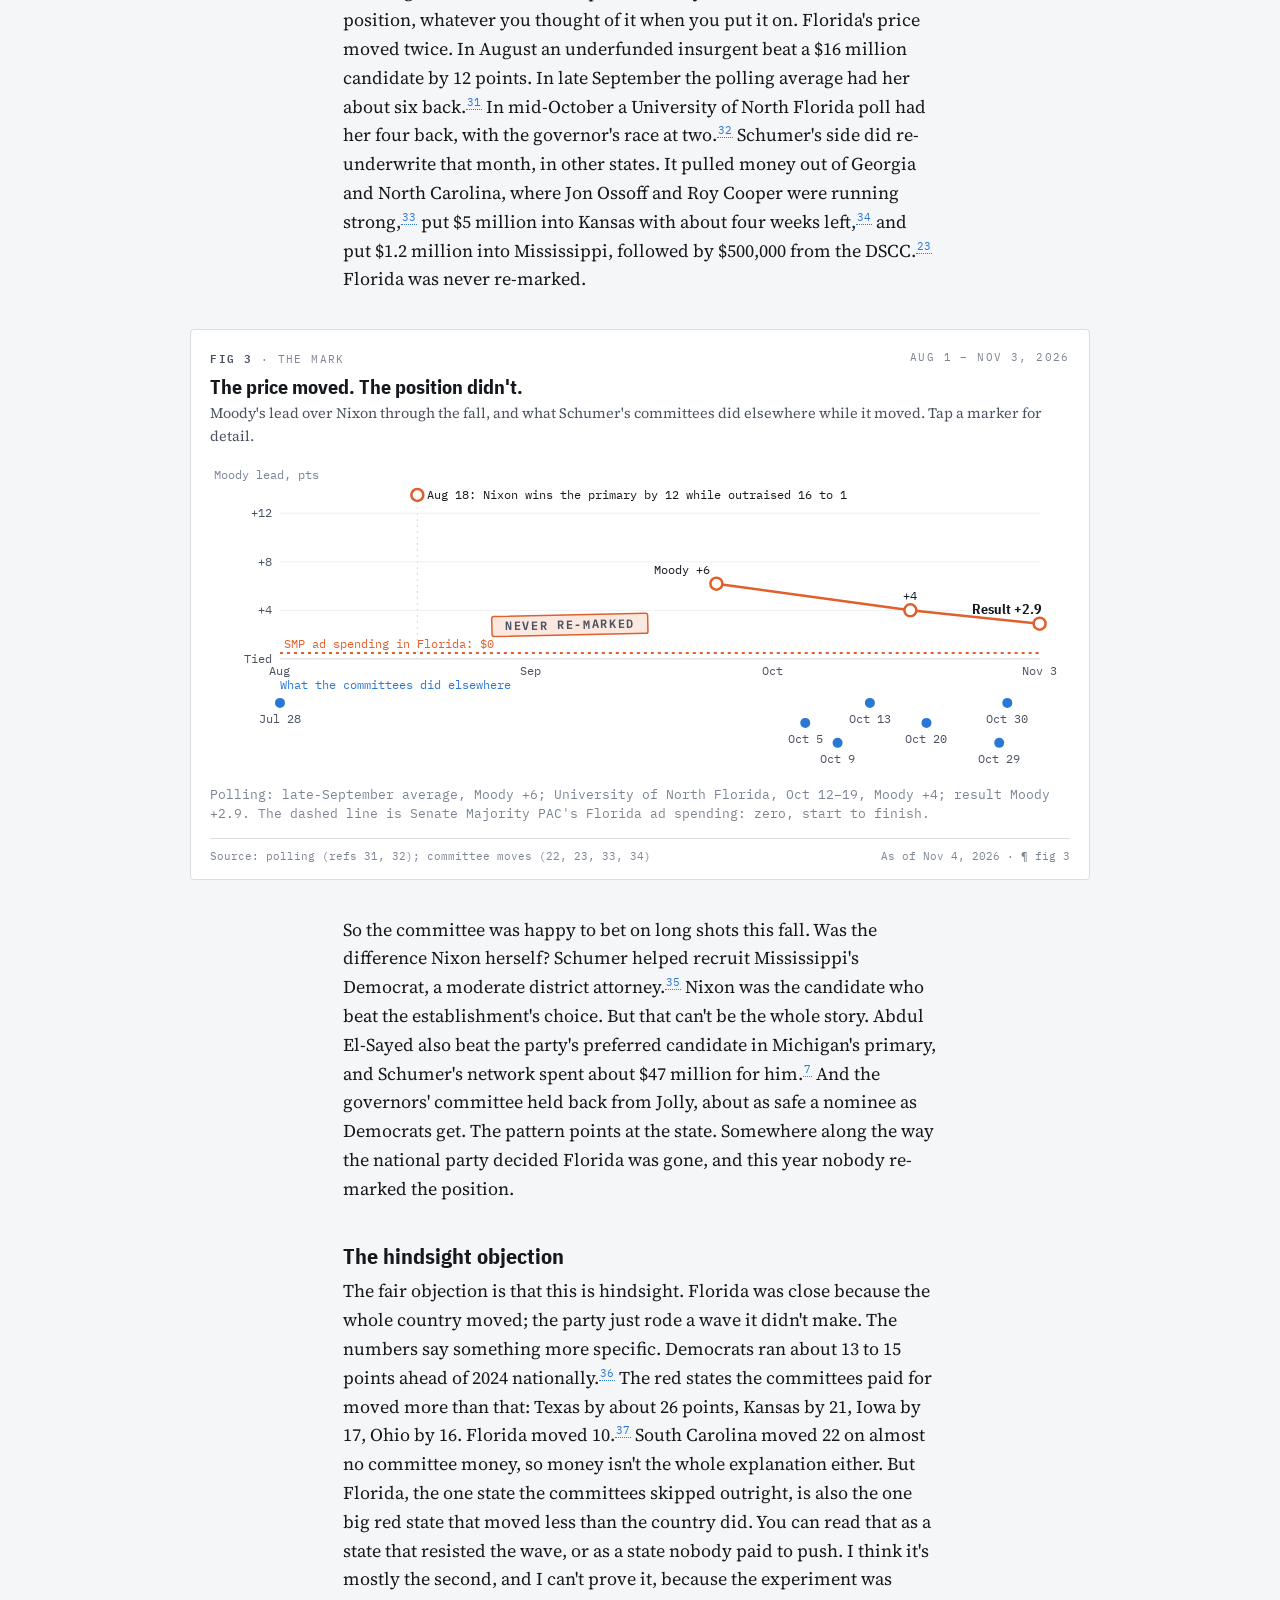
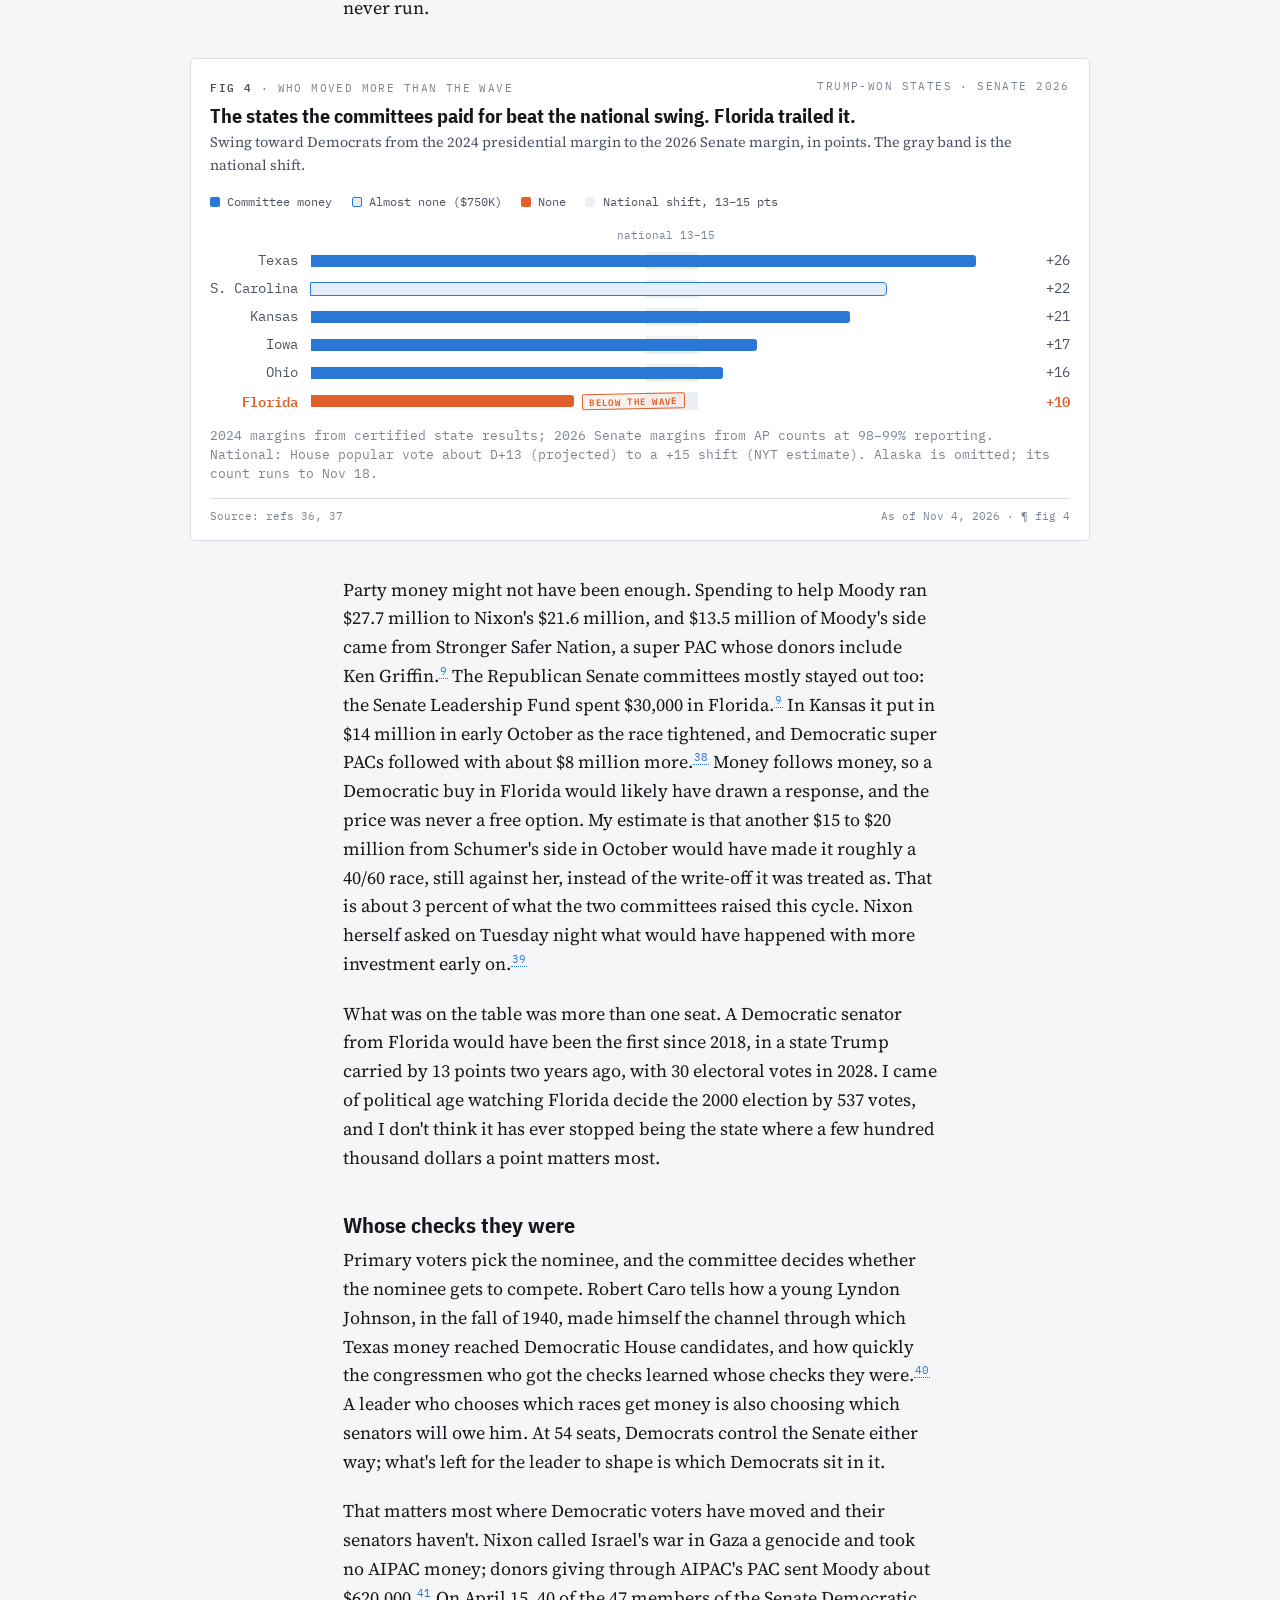
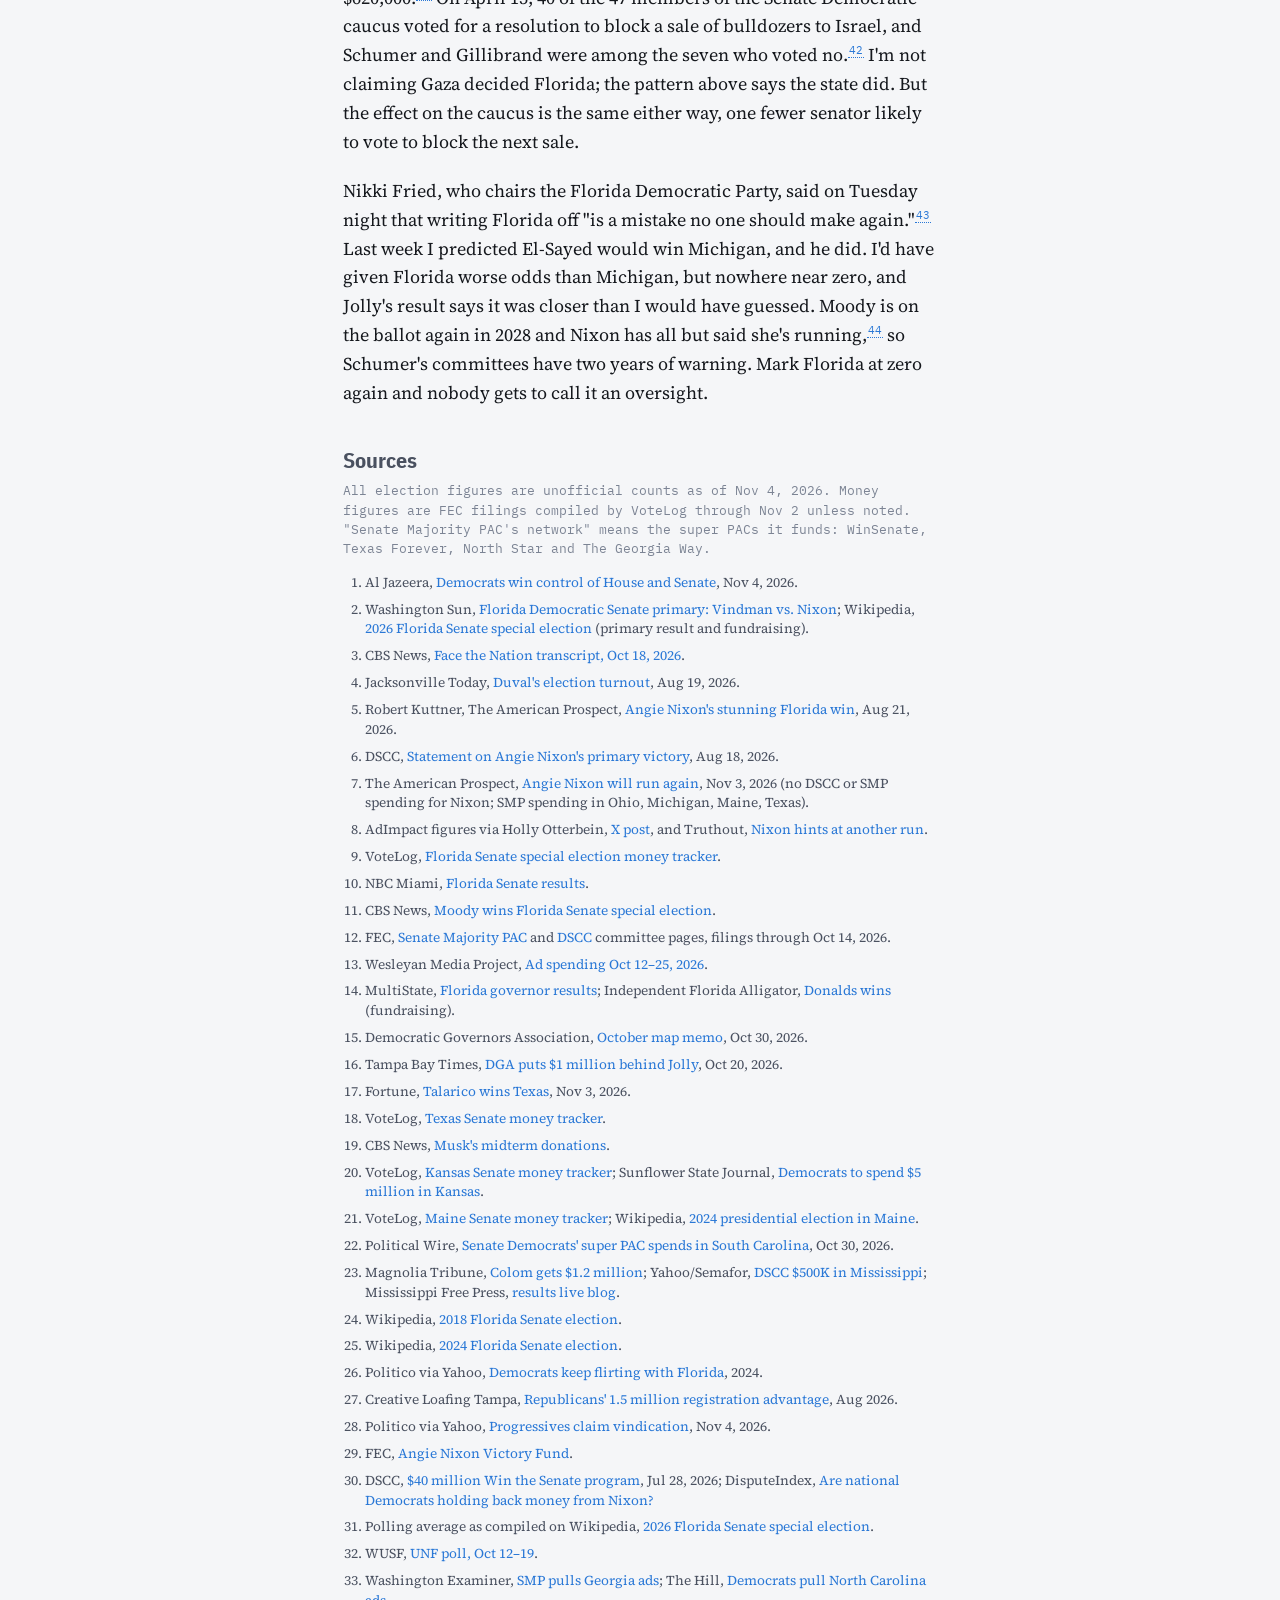
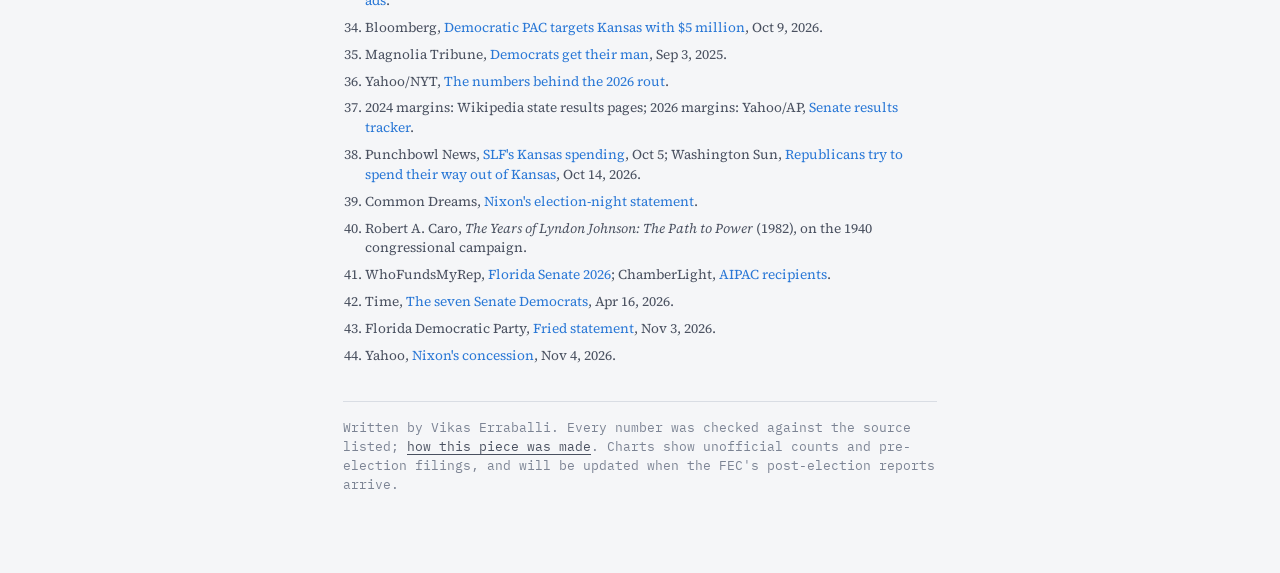
==== commit 0105ef50: "House style: shared figure system, static-first charts, ref previews, share cards - assets/mtm.css +" ====
--- a/florida-priced-at-zero/index.html
+++ b/florida-priced-at-zero/index.html
@@ -8,118 +8,78 @@
 <meta property="og:title" content="Florida, priced at zero">
 <meta property="og:description" content="Democrats' national committees spent nothing on Florida's 2026 Senate race and lost it by under three points. That was a decision, and the ledger shows when it should have changed.">
 <meta property="og:type" content="article">
+<meta property="og:url" content="https://vikase.github.io/marked-to-market/florida-priced-at-zero/">
+<meta property="og:site_name" content="Marked to Market">
+<meta property="og:image" content="https://vikase.github.io/marked-to-market/florida-priced-at-zero/share.png">
+<meta property="og:image:width" content="1200">
+<meta property="og:image:height" content="630">
+<meta property="og:image:alt" content="Florida, priced at zero: a bar chart of Senate Majority PAC's ad spending by state, with Florida's empty bar stamped Marked at zero.">
+<meta name="twitter:card" content="summary_large_image">
 <link rel="icon" href="../favicon.svg" type="image/svg+xml">
-<link rel="stylesheet" href="https://fonts.googleapis.com/css2?family=Source+Serif+4:ital,opsz,wght@0,8..60,400;0,8..60,600;1,8..60,400&family=IBM+Plex+Sans+Condensed:wght@600;700&family=IBM+Plex+Mono:wght@400;500&display=swap">
+<link rel="stylesheet" href="https://fonts.googleapis.com/css2?family=Source+Serif+4:ital,opsz,wght@0,8..60,400;0,8..60,600;1,8..60,400&family=IBM+Plex+Sans+Condensed:wght@600;700&family=IBM+Plex+Mono:wght@400;500;600&display=swap">
+<link rel="stylesheet" href="../assets/mtm.css">
 <style>
-/* Layout: a single reading column (66ch) with full-bleed "ledger" figures that break out to ~900px. The figures are drawn like a risk desk's position report: ruled, tabular, monospaced numbers. */
-:root{
-  --bg:#f5f6f8; --paper:#ffffff; --ink:#15181d; --ink-2:#4a5160; --ink-3:#7c8494; --rule:#d9dde4; --rule-2:#eef0f3;
-  --fl:#eb6834; --fl-soft:#fbe9e1; --funded:#2a78d6; --funded-soft:#e4eefb; --band:#eceff4;
-  --display:"IBM Plex Sans Condensed",system-ui,sans-serif; --body:"Source Serif 4",Georgia,serif; --mono:"IBM Plex Mono",ui-monospace,Menlo,monospace;
-}
-@media (prefers-color-scheme: dark){ :root:not([data-theme="light"]){ --bg:#121417; --paper:#191c21; --ink:#eceef2; --ink-2:#b4bac6; --ink-3:#848c9b; --rule:#2d323b; --rule-2:#23272e; --fl:#f0784a; --fl-soft:#3a251c; --funded:#3987e5; --funded-soft:#1c2a40; --band:#20242b; color-scheme:dark } }
-:root[data-theme="dark"]{ --bg:#121417; --paper:#191c21; --ink:#eceef2; --ink-2:#b4bac6; --ink-3:#848c9b; --rule:#2d323b; --rule-2:#23272e; --fl:#f0784a; --fl-soft:#3a251c; --funded:#3987e5; --funded-soft:#1c2a40; --band:#20242b; color-scheme:dark }
-
-body{background:var(--bg);color:var(--ink);font-family:var(--body);font-size:18px;line-height:1.6;padding-block:0 4rem;padding-left:max(16px,env(safe-area-inset-left,0px));padding-right:max(16px,env(safe-area-inset-right,0px))}
-*{box-sizing:border-box}
-.col{max-width:66ch;margin:0 auto}
-.wide{max-width:900px;margin:2.2rem auto}
-h1,h2,h3{font-family:var(--display);line-height:1.05;text-wrap:balance;margin:0}
-h1{font-size:clamp(2.6rem,7vw,4.6rem);font-weight:700;letter-spacing:-.01em}
-h2{font-size:1.35rem;font-weight:700;margin-top:2.6rem;margin-bottom:.6rem}
-p{margin:0 0 1.15em}
-.eyebrow{font-family:var(--mono);font-size:.75rem;letter-spacing:.12em;text-transform:uppercase;color:var(--ink-3)}
-.hero{padding-block:3.2rem 1.2rem;border-bottom:1px solid var(--rule);margin-bottom:2rem}
-.hero .dek{font-size:1.2rem;color:var(--ink-2);max-width:60ch;margin-top:1rem}
-.byline{font-family:var(--mono);font-size:.8rem;color:var(--ink-3);margin-top:1.4rem;display:flex;gap:1.2rem;flex-wrap:wrap}
-.zero{color:var(--fl)}
-sup.fn{font-family:var(--mono);font-size:.62em;vertical-align:super;line-height:0}
-sup.fn a{color:var(--funded);text-decoration:none;border-bottom:1px dotted var(--funded)}
-sup.fn a:focus-visible{outline:2px solid var(--funded);outline-offset:2px}
-.quote{border-left:3px solid var(--fl);padding-left:1rem;color:var(--ink-2);font-style:italic}
-
-/* figures */
-figure{margin:0;background:var(--paper);border:1px solid var(--rule);border-radius:4px;padding:1.2rem 1.2rem 1rem}
-figure .ftitle{font-family:var(--display);font-size:1.15rem;font-weight:700;margin:0 0 .15rem}
-figure .fsub{font-size:.9rem;color:var(--ink-2);margin:0 0 1rem;font-family:var(--body)}
-figcaption{font-size:.82rem;color:var(--ink-3);margin-top:.9rem;font-family:var(--mono);line-height:1.45}
-.num{font-family:var(--mono);font-variant-numeric:tabular-nums}
-.legend{display:flex;gap:1.2rem;flex-wrap:wrap;font-family:var(--mono);font-size:.75rem;color:var(--ink-2);margin:.2rem 0 .9rem}
-.legend span::before{content:"";display:inline-block;width:10px;height:10px;border-radius:2px;margin-right:.45rem;vertical-align:-1px;background:var(--sw)}
-
-/* ledger bars */
-.ledger{display:grid;grid-template-columns:minmax(9ch,13ch) 1fr minmax(6ch,8ch);gap:.35rem .8rem;align-items:center;font-size:.85rem}
-.ledger .st{font-family:var(--mono);color:var(--ink-2);white-space:nowrap}
-.ledger .track{position:relative;height:16px;background:var(--rule-2);border-radius:3px;overflow:hidden}
-.ledger .bar{position:absolute;inset:0 auto 0 0;background:var(--funded);border-radius:0 3px 3px 0;width:var(--w);transform-origin:left;transition:transform .9s cubic-bezier(.2,.7,.2,1)}
+/* Piece-level figure styles. Tokens, figure anatomy, stamp and notes live in ../assets/mtm.css. */
+.zero{color:var(--pos)}
+.quote{border-left:3px solid var(--pos);padding-left:1rem;color:var(--ink-2);font-style:italic}
+/* fig 1: ledger */
+.ledger{display:grid;grid-template-columns:max-content 1fr max-content;gap:.38rem .8rem;align-items:center;font-size:.85rem}
+.ledger .st{font-family:var(--mono);color:var(--ink-2);white-space:nowrap;text-align:right}
+.ledger .track{position:relative;height:18px;background:var(--rule-2);border-radius:3px}
+.ledger .bar{position:absolute;inset:0 auto 0 0;background:var(--book);border-radius:0 3px 3px 0;transform-origin:left;transition:transform .9s cubic-bezier(.2,.7,.2,1)}
 .ledger .val{text-align:right;color:var(--ink-2)}
-.ledger .row-fl .st,.ledger .row-fl .val{color:var(--fl);font-weight:500}
-.ledger .row-fl .track{background:var(--fl-soft);outline:1px dashed var(--fl)}
-.ledger .zero-tag{position:absolute;left:8px;top:50%;transform:translateY(-50%);font-family:var(--mono);font-size:.7rem;color:var(--fl);letter-spacing:.08em}
-.pre .bar{transform:scaleX(0)}
-.in .bar{transform:scaleX(1)}
-.ledger .bar:nth-child(1){transition-delay:calc(var(--i)*60ms)}
-
-/* timeline / price chart */
-.tl{position:relative;overflow-x:auto}
-.tl svg{display:block;width:100%;height:auto;max-width:100%}
-.tl text{font-family:var(--mono);font-size:11px;fill:var(--ink-2)}
-.tl .ax{stroke:var(--rule);stroke-width:1}
-.tl .grid{stroke:var(--rule-2);stroke-width:1}
-.tl .price{fill:none;stroke:var(--fl);stroke-width:2.5;stroke-linecap:round;stroke-linejoin:round;stroke-dasharray:1200;stroke-dashoffset:0;transition:stroke-dashoffset 1.6s ease-out}
-.pre .price{stroke-dashoffset:1200}
-.tl .dot{fill:var(--paper);stroke:var(--fl);stroke-width:2.5}
-.tl .act{fill:var(--funded)}
-.tl .actlab{fill:var(--ink-2)}
-.tl .flat{stroke:var(--fl);stroke-width:2;stroke-dasharray:3 4}
-.tl .lab{fill:var(--ink)}
-.tl .big{font-family:var(--display);font-size:13px;font-weight:700;fill:var(--ink)}
-
-/* swing */
-.swing{display:grid;grid-template-columns:minmax(9ch,11ch) 1fr minmax(4ch,5ch);gap:.35rem .8rem;align-items:center;font-size:.85rem;position:relative}
-.swing .st{font-family:var(--mono);color:var(--ink-2)}
-.swing .track{position:relative;height:16px}
-.swing .track::before{content:"";position:absolute;top:0;bottom:0;left:calc(13/28*100%);width:calc(2/28*100%);background:var(--band)}
-.swing .bar{position:absolute;inset:3px auto 3px 0;width:var(--w);background:var(--funded);border-radius:0 3px 3px 0;transform-origin:left;transition:transform .9s cubic-bezier(.2,.7,.2,1)}
-.swing .row-fl .bar{background:var(--fl)}
-.swing .row-sc .bar{background:var(--funded-soft);outline:1px solid var(--funded)}
-.swing .val{text-align:right;color:var(--ink-2)}
-.swing .row-fl .st,.swing .row-fl .val{color:var(--fl);font-weight:500}
-.swing .bandlab{grid-column:2;font-family:var(--mono);font-size:.7rem;color:var(--ink-3);position:relative;height:1.1rem}
-.swing .bandlab span{position:absolute;left:calc(13/28*100%);transform:translateX(-30%)}
-
-/* treemap-ish squares */
-.sq{display:flex;align-items:flex-end;gap:1.1rem;flex-wrap:wrap;padding-top:.5rem}
-.sq .box{position:relative;background:var(--funded-soft);border:1px solid var(--funded);border-radius:3px;transform-origin:bottom left;transition:transform .9s cubic-bezier(.2,.7,.2,1)}
-.sq .box.fl{background:var(--fl-soft);border-color:var(--fl)}
+.ledger .fl,.swing .ledger-fl{color:var(--pos)!important;font-weight:600}
+.ledger .track.fl{background:var(--pos-soft);outline:1px dashed var(--pos)}
+.ledger .track .stamp{position:absolute;left:8px;top:50%;translate:0 -50%;font-size:.6rem;padding:.12rem .45rem .08rem}
+.pre .ledger .bar{transform:scaleX(0)}
+/* fig 2: squares */
+.sq{display:flex;align-items:flex-end;gap:1.1rem 1.4rem;flex-wrap:wrap;padding-top:.4rem}
+.sq .item{display:flex;flex-direction:column;justify-content:flex-end;max-width:100%}
+.sq .box{background:var(--book-soft);border:1px solid var(--book);border-radius:3px;transform-origin:bottom left;transition:transform .9s cubic-bezier(.2,.7,.2,1);max-width:100%}
+.sq .box.fl{background:var(--pos-soft);border-color:var(--pos)}
 .pre .sq .box{transform:scale(0)}
 .sq .cap{font-family:var(--mono);font-size:.72rem;color:var(--ink-2);margin-top:.4rem;line-height:1.3}
 .sq .cap b{display:block;font-size:.95rem;color:var(--ink);font-weight:500}
-.sq .item{display:flex;flex-direction:column;justify-content:flex-end}
-
-/* spark */
-.spark{display:inline-flex;align-items:flex-end;gap:.6rem;background:var(--paper);border:1px solid var(--rule);border-radius:4px;padding:.6rem .8rem;margin:.2rem 0 1.2rem;font-family:var(--mono);font-size:.72rem;color:var(--ink-2)}
-.spark .b{display:inline-block;width:22px;background:var(--fl);border-radius:2px 2px 0 0;height:var(--h);transform-origin:bottom;transition:transform .8s ease-out}
-.pre .spark .b{transform:scaleY(0)}
+.sq .cap .stamp{margin-top:.35rem}
+/* fig 3: timeline */
+.tl .scroll{overflow-x:auto;-webkit-overflow-scrolling:touch}
+.tl svg{display:block;width:100%;min-width:700px;height:auto}
+.tl text{font-family:var(--mono);font-size:12px;fill:var(--ink-2)}
+.tl .ax{stroke:var(--rule);stroke-width:1}
+.tl .grid{stroke:var(--rule-2);stroke-width:1}
+.tl .price{fill:none;stroke:var(--pos);stroke-width:2.5;stroke-linecap:round;stroke-linejoin:round;stroke-dasharray:1200;stroke-dashoffset:0;transition:stroke-dashoffset 1.6s ease-out}
+.tl.pre .price{stroke-dashoffset:1200}
+.tl .dot{fill:var(--paper);stroke:var(--pos);stroke-width:2.5}
+.tl .act{fill:var(--book);stroke:var(--paper);stroke-width:2}
+.tl .flat{stroke:var(--pos);stroke-width:2;stroke-dasharray:3 4}
+.tl .lab{fill:var(--ink)}
+.tl .big{font-family:var(--display);font-size:14px;font-weight:700;fill:var(--ink)}
+.scrollhint{display:none;margin:0 0 .4rem}
+@media (max-width:740px){.scrollhint{display:block}}
+/* fig 4: swing */
+.swing{display:grid;grid-template-columns:max-content 1fr max-content;gap:.38rem .8rem;align-items:center;font-size:.85rem}
+.swing .st{font-family:var(--mono);color:var(--ink-2);text-align:right;white-space:nowrap}
+.swing .track{position:relative;height:18px}
+.swing .track::before{content:"";position:absolute;top:0;bottom:0;left:calc(13/28*100%);width:calc(2/28*100%);background:var(--band)}
+.swing .bar{position:absolute;inset:3px auto 3px 0;background:var(--book);border-radius:0 3px 3px 0;transform-origin:left;transition:transform .9s cubic-bezier(.2,.7,.2,1)}
+.swing .sc .bar{background:var(--book-soft);outline:1px solid var(--book)}
+.swing .fl .bar{background:var(--pos)}
+.swing .track .stamp{position:absolute;top:50%;translate:0 -50%;font-size:.58rem;padding:.1rem .4rem .06rem}
+.swing .val{text-align:right;color:var(--ink-2)}
+.swing .bandlab{grid-column:2;font-family:var(--mono);font-size:.7rem;color:var(--ink-3);position:relative;height:1.1rem}
+.swing .bandlab span{position:absolute;left:calc(13/28*100%);transform:translateX(-30%);white-space:nowrap}
+.pre .swing .bar{transform:scaleX(0)}
+.legend span.o::before{outline:1px solid var(--book);outline-offset:-1px}
+/* inline spark */
+.spark{display:inline-flex;align-items:flex-end;gap:.6rem;background:var(--paper);border:1px solid var(--rule);border-radius:4px;padding:.6rem .8rem;margin:.2rem 0 1.2rem;font-family:var(--mono);font-size:.72rem;color:var(--ink-2);flex-wrap:wrap}
+.spark .b{display:inline-block;width:22px;background:var(--pos);border-radius:2px 2px 0 0;height:var(--h);transform-origin:bottom;transition:transform .8s ease-out}
+.spark.pre .b{transform:scaleY(0)}
 .spark .k{display:flex;flex-direction:column;align-items:center;gap:.2rem}
-
-/* refs */
-.refs{font-size:.85rem;color:var(--ink-2)}
-.refs ol{padding-left:1.4rem;margin:0}
-.refs li{margin-bottom:.45rem;line-height:1.45}
-.refs a{color:var(--funded);text-decoration:none;word-break:break-word}
-.refs a:hover,.refs a:focus-visible{text-decoration:underline}
-.note{font-size:.82rem;color:var(--ink-3);font-family:var(--mono);line-height:1.45;border-top:1px solid var(--rule);padding-top:1rem;margin-top:2rem}
-.tip{position:fixed;pointer-events:none;background:var(--ink);color:var(--bg);font-family:var(--mono);font-size:.72rem;padding:.35rem .5rem;border-radius:3px;z-index:20;max-width:240px;line-height:1.4}
-.tip[hidden]{display:none}
-.hit{cursor:default}
-@media (prefers-reduced-motion: reduce){ .ledger .bar,.swing .bar,.sq .box,.spark .b,.tl .price{transition:none} .pre .bar,.pre .sq .box,.pre .spark .b{transform:none} .pre .price{stroke-dashoffset:0} }
-@media (max-width:520px){ body{font-size:17px} .ledger,.swing{font-size:.78rem} figure{padding:1rem .8rem .8rem} }
+@media (max-width:520px){ .ledger,.swing{font-size:.78rem} .swing .track .stamp{display:none} }
 </style>
-<style>.site-nav{max-width:66ch;margin:0 auto;display:flex;justify-content:space-between;align-items:baseline;padding:1rem 0 0;font-family:ui-monospace,Menlo,monospace;font-size:.78rem;letter-spacing:.08em;text-transform:uppercase}.site-nav a{color:inherit;text-decoration:none;font-weight:600}.site-nav a:hover{text-decoration:underline}.site-nav span{opacity:.6}</style>
 </head>
 <body>
-<nav class="site-nav"><a href="../">Marked to Market</a><span>Vikas Erraballi</span></nav>
+<nav class="site-nav"><a href="../">Marked to <span class="m">Market</span></a><span>Vikas Erraballi</span></nav>
 
 <header class="hero col">
   <div class="eyebrow">Marking to market · Nov 4, 2026</div>
@@ -138,11 +98,27 @@
 </main>
 
 <div class="wide">
-<figure class="pre" data-anim>
-  <p class="ftitle">The position report</p>
-  <p class="fsub">General-election ad spending by Senate Majority PAC's network, by state, in millions. Florida is the only close race at zero.</p>
-  <div class="ledger" id="ledger"></div>
-  <figcaption>Independent expenditures by WinSenate, Texas Forever, North Star and The Georgia Way, the super PACs Senate Majority PAC funds, through Nov 2. Lower Costs Now, which SMP part-funds, is left out. Source: VoteLog state trackers (ref. 7, 9).</figcaption>
+<figure id="fig-1" data-anim>
+  <p class="kick"><span><b>Fig 1</b> · The position report</span><span>General election · Senate</span></p>
+  <p class="ftitle">Florida was the only close race the network priced at zero</p>
+  <p class="fsub">General-election ad spending by Senate Majority PAC's network, by state, in millions of dollars. Tap a row for detail.</p>
+  <div class="ledger">
+    <div class="st">Ohio</div><div class="track" data-note="Ohio: $87.4M in general-election ads"><div class="bar" style="width:97.1%;transition-delay:0ms"></div></div><div class="val num">$87.4M</div>
+    <div class="st">Iowa</div><div class="track" data-note="Iowa: $47.8M in general-election ads"><div class="bar" style="width:53.1%;transition-delay:60ms"></div></div><div class="val num">$47.8M</div>
+    <div class="st">Michigan</div><div class="track" data-note="Michigan: $46.5M in general-election ads"><div class="bar" style="width:51.7%;transition-delay:120ms"></div></div><div class="val num">$46.5M</div>
+    <div class="st">Maine</div><div class="track" data-note="Maine: $38.1M in general-election ads"><div class="bar" style="width:42.3%;transition-delay:180ms"></div></div><div class="val num">$38.1M</div>
+    <div class="st">Texas</div><div class="track" data-note="Texas: $27.5M in general-election ads"><div class="bar" style="width:30.6%;transition-delay:240ms"></div></div><div class="val num">$27.5M</div>
+    <div class="st">N. Carolina</div><div class="track" data-note="N. Carolina: $21.7M in general-election ads"><div class="bar" style="width:24.1%;transition-delay:300ms"></div></div><div class="val num">$21.7M</div>
+    <div class="st">N. Hampshire</div><div class="track" data-note="N. Hampshire: $17.2M in general-election ads"><div class="bar" style="width:19.1%;transition-delay:360ms"></div></div><div class="val num">$17.2M</div>
+    <div class="st">Alaska</div><div class="track" data-note="Alaska: $15.1M in general-election ads"><div class="bar" style="width:16.8%;transition-delay:420ms"></div></div><div class="val num">$15.1M</div>
+    <div class="st">Kansas</div><div class="track" data-note="Kansas: $14.1M in general-election ads"><div class="bar" style="width:15.7%;transition-delay:480ms"></div></div><div class="val num">$14.1M</div>
+    <div class="st">Georgia</div><div class="track" data-note="Georgia: $7.1M in general-election ads"><div class="bar" style="width:7.9%;transition-delay:540ms"></div></div><div class="val num">$7.1M</div>
+    <div class="st">Mississippi</div><div class="track" data-note="Mississippi: $2.2M in general-election ads"><div class="bar" style="width:2.4%;transition-delay:600ms"></div></div><div class="val num">$2.2M</div>
+    <div class="st">S. Carolina</div><div class="track" data-note="S. Carolina: $0.75M in general-election ads"><div class="bar" style="width:0.8%;transition-delay:660ms"></div></div><div class="val num">$0.75M</div>
+    <div class="st fl">Florida</div><div class="track fl" data-note="Florida: $0 in general-election ads. The Senate race was decided by 2.9 points."><span class="stamp">Marked at zero</span></div><div class="val num fl">$0</div>
+  </div>
+  <figcaption>Independent expenditures by WinSenate, Texas Forever, North Star and The Georgia Way, the super PACs Senate Majority PAC funds. Lower Costs Now, which SMP part-funds, is left out.</figcaption>
+  <div class="ticker"><span>Source: VoteLog state trackers (<a href="#r7">ref 7</a>, <a href="#r9">9</a>)</span><span class="asof">As of Nov 2, 2026 · <a href="#fig-1">¶ fig 1</a></span></div>
 </figure>
 </div>
 
@@ -153,11 +129,19 @@
 </main>
 
 <div class="wide">
-<figure class="pre" data-anim>
-  <p class="ftitle">What "Texas-sized money" means</p>
-  <p class="fsub">Everything spent on each race, drawn to scale. Area is dollars.</p>
-  <div class="sq" id="squares"></div>
-  <figcaption>Campaign spending plus outside money, general election. Texas $579M; Maine, Senate Majority PAC's network alone, $38M; Florida $49M, of which $28M benefited Moody and $22M Nixon. Sources: VoteLog (refs. 9, 18, 21).</figcaption>
+<figure id="fig-2" data-anim>
+  <p class="kick"><span><b>Fig 2</b> · Texas-sized money</span><span>Drawn to scale · area is dollars</span></p>
+  <p class="ftitle">Florida's whole Senate race cost a twelfth of Texas's</p>
+  <p class="fsub">Campaign spending plus outside money, general election, in millions of dollars.</p>
+  <div class="sq">
+    <div class="item"><div class="box" style="width:180px;height:180px" data-note="Texas, whole race: $579.0 million"></div><div class="cap"><b class="num">$579M</b>Texas, whole race</div></div>
+    <div class="item"><div class="box fl" style="width:53px;height:53px" data-note="Florida, whole race: $49.3 million"></div><div class="cap"><b class="num">$49.3M</b>Florida, whole race<br><span class="stamp">A twelfth of Texas</span></div></div>
+    <div class="item"><div class="box" style="width:46px;height:46px" data-note="Maine, SMP network only: $38.1 million"></div><div class="cap"><b class="num">$38.1M</b>Maine, SMP network only</div></div>
+    <div class="item"><div class="box" style="width:39px;height:39px" data-note="Moody's side: $27.7 million"></div><div class="cap"><b class="num">$27.7M</b>Moody's side</div></div>
+    <div class="item"><div class="box fl" style="width:35px;height:35px" data-note="Nixon's side: $21.6 million"></div><div class="cap"><b class="num">$21.6M</b>Nixon's side</div></div>
+  </div>
+  <figcaption>Florida's $49M split $28M for Moody and $22M for Nixon. Matching Moody's side would have cost less than Senate Majority PAC's network spent in Maine.</figcaption>
+  <div class="ticker"><span>Source: VoteLog (<a href="#r9">refs 9</a>, <a href="#r18">18</a>, <a href="#r21">21</a>)</span><span class="asof">As of Nov 2, 2026 · <a href="#fig-2">¶ fig 2</a></span></div>
 </figure>
 </div>
 
@@ -166,7 +150,7 @@
 
 <h2>The committee's defense</h2>
 <p>The committee has a defense, and the strongest part of it is history. Florida has been drifting away from Democrats for a decade. In 2018 Bill Nelson lost his Senate seat by 10,033 votes after a recount,<sup class="fn"><a href="#r24">24</a></sup> and the party spent the next three cycles losing by more: Rick Scott won re-election in 2024 by nearly 13 points,<sup class="fn"><a href="#r25">25</a></sup> and that year the DSCC spent about $1 million on television in Florida while spending $13 million in Texas.<sup class="fn"><a href="#r26">26</a></sup> The Republican registration edge grew from about 229,000 in 2022 to about 1 million in 2024 to 1.5 million this year.<sup class="fn"><a href="#r27">27</a></sup></p>
-<div class="spark pre" data-anim aria-label="Republican registration edge in Florida: 229 thousand in 2022, 995 thousand in 2024, 1.54 million in 2026">
+<div class="spark" data-anim aria-label="Republican registration edge in Florida: 229 thousand in 2022, 995 thousand in 2024, 1.54 million in 2026">
   <span class="k"><span class="b" style="--h:9px"></span><span>2022</span><span class="num">229K</span></span>
   <span class="k"><span class="b" style="--h:39px"></span><span>2024</span><span class="num">995K</span></span>
   <span class="k"><span class="b" style="--h:60px"></span><span>2026</span><span class="num">1.54M</span></span>
@@ -183,11 +167,14 @@
 </main>
 
 <div class="wide">
-<figure class="pre tl" data-anim>
+<figure id="fig-3" class="tl" data-anim>
+  <p class="kick"><span><b>Fig 3</b> · The mark</span><span>Aug 1 – Nov 3, 2026</span></p>
   <p class="ftitle">The price moved. The position didn't.</p>
-  <p class="fsub">Nixon's standing against Moody through the fall, and what Schumer's committees did elsewhere while it moved. Hover the markers.</p>
-  <div id="timeline"></div>
-  <figcaption>Polling: late-September average, Moody +6; University of North Florida, Oct 12–19, Moody +4; result Moody +2.9. Committee moves as reported (refs. 22, 23, 33, 34). The dashed line is Senate Majority PAC's Florida ad spending: zero, start to finish.</figcaption>
+  <p class="fsub">Moody's lead over Nixon through the fall, and what Schumer's committees did elsewhere while it moved. Tap a marker for detail.</p>
+  <p class="hint scrollhint">Scroll sideways for the full timeline →</p>
+  <div class="scroll"><svg viewBox="0 0 860 306" role="img" aria-label="Moody's lead over Nixon fell from about 6 points in late September to 2.9 on election day, while Senate Majority PAC moved money into Kansas, Mississippi and South Carolina and none into Florida."><text x="4" y="14" style="fill:var(--ink-3)">Moody lead, pts</text><line class="grid" x1="70" x2="830" y1="194" y2="194"></line><text x="62" y="198" text-anchor="end">Tied</text><line class="grid" x1="70" x2="830" y1="145.42857142857144" y2="145.42857142857144"></line><text x="62" y="149.42857142857144" text-anchor="end">+4</text><line class="grid" x1="70" x2="830" y1="96.85714285714286" y2="96.85714285714286"></line><text x="62" y="100.85714285714286" text-anchor="end">+8</text><line class="grid" x1="70" x2="830" y1="48.28571428571429" y2="48.28571428571429"></line><text x="62" y="52.28571428571429" text-anchor="end">+12</text><line class="ax" x1="70" x2="830" y1="194" y2="194"></line><text x="70" y="210" text-anchor="middle">Aug</text><text x="320.63829787234044" y="210" text-anchor="middle">Sep</text><text x="563.1914893617021" y="210" text-anchor="middle">Oct</text><text x="830" y="210" text-anchor="middle">Nov 3</text><line class="flat" x1="70" x2="830" y1="188" y2="188"></line><text x="74" y="183" class="lab" style="fill:var(--pos)">SMP ad spending in Florida: $0</text><g transform="rotate(-1.2 360 160)"><rect class="stamp-box" x="282" y="150" width="156" height="20" rx="2"></rect><text class="stamp-txt" x="360" y="164" text-anchor="middle">NEVER RE-MARKED</text></g><path class="price" d="M506.5957446808511,118.71428571428572 L700.6382978723404,145.42857142857144 L830,158.7857142857143"></path><line class="ax" x1="207.4468085106383" x2="207.4468085106383" y1="30" y2="194" stroke-dasharray="2 4"></line><circle class="dot" cx="207.4468085106383" cy="30" r="6" data-note="Aug 18 primary: Nixon +12 over Vindman. Nixon vs Moody: no public polling yet."></circle><text x="217.4468085106383" y="34" class="lab">Aug 18: Nixon wins the primary by 12 while outraised 16 to 1</text><circle class="dot" cx="506.5957446808511" cy="118.71428571428572" r="6" data-note="Sep 24: polling average Moody +6.2"></circle><circle class="dot" cx="700.6382978723404" cy="145.42857142857144" r="6" data-note="Oct 12–19, UNF poll: Moody +4 (governor's race +2)"></circle><circle class="dot" cx="830" cy="158.7857142857143" r="6" data-note="Nov 3 result: Moody +2.9"></circle><text x="500.5957446808511" y="108.71428571428572" class="lab" text-anchor="end">Moody +6</text><text x="700.6382978723404" y="135.42857142857144" class="lab" text-anchor="middle">+4</text><text x="832" y="148.7857142857143" class="big" text-anchor="end">Result +2.9</text><text x="70" y="224" class="lab" style="fill:var(--book)">What the committees did elsewhere</text><circle class="act" cx="70" cy="238" r="6" data-note="Jul 28: DSCC names Florida in its $40M field program"></circle><text class="actlab" x="70" y="258" text-anchor="middle">Jul 28</text><circle class="act" cx="595.5319148936171" cy="258" r="6" data-note="Oct 5: Senate Leadership Fund puts $14M into Kansas"></circle><text class="actlab" x="595.5319148936171" y="278" text-anchor="middle">Oct 5</text><circle class="act" cx="627.8723404255319" cy="278" r="6" data-note="Oct 9: SMP: $5M into Kansas"></circle><text class="actlab" x="627.8723404255319" y="298" text-anchor="middle">Oct 9</text><circle class="act" cx="660.2127659574468" cy="238" r="6" data-note="Oct 13: SMP pulls its Georgia ads"></circle><text class="actlab" x="660.2127659574468" y="258" text-anchor="middle">Oct 13</text><circle class="act" cx="716.8085106382979" cy="258" r="6" data-note="Oct 20: SMP: $1.2M into Mississippi. DGA: first $1M to Jolly"></circle><text class="actlab" x="716.8085106382979" y="278" text-anchor="middle">Oct 20</text><circle class="act" cx="789.5744680851063" cy="278" r="6" data-note="Oct 29: DSCC: $500K into Mississippi"></circle><text class="actlab" x="789.5744680851063" y="298" text-anchor="middle">Oct 29</text><circle class="act" cx="797.6595744680851" cy="238" r="6" data-note="Oct 30: SMP: $750K into South Carolina"></circle><text class="actlab" x="797.6595744680851" y="258" text-anchor="middle">Oct 30</text></svg></div>
+  <figcaption>Polling: late-September average, Moody +6; University of North Florida, Oct 12–19, Moody +4; result Moody +2.9. The dashed line is Senate Majority PAC's Florida ad spending: zero, start to finish.</figcaption>
+  <div class="ticker"><span>Source: polling (<a href="#r31">refs 31</a>, <a href="#r32">32</a>); committee moves (<a href="#r22">22</a>, <a href="#r23">23</a>, <a href="#r33">33</a>, <a href="#r34">34</a>)</span><span class="asof">As of Nov 4, 2026 · <a href="#fig-3">¶ fig 3</a></span></div>
 </figure>
 </div>
 
@@ -199,12 +186,22 @@
 </main>
 
 <div class="wide">
-<figure class="pre" data-anim>
-  <p class="ftitle">Who moved more than the wave</p>
-  <p class="fsub">Swing toward Democrats from the 2024 presidential margin to the 2026 Senate margin, in points, for states Trump carried in 2024. The gray band is the national shift.</p>
-  <div class="legend"><span style="--sw:var(--funded)">Committee money</span><span style="--sw:var(--funded-soft);outline:1px solid var(--funded)">Almost none ($750K)</span><span style="--sw:var(--fl)">None</span><span style="--sw:var(--band)">National shift, 13–15 pts</span></div>
-  <div class="swing" id="swing"></div>
-  <figcaption>2024 margins from certified state results; 2026 Senate margins from AP counts at 98–99% reporting. National: House popular vote about D+13 (projected) to a +15 shift (NYT estimate). Alaska is omitted; its count runs to Nov 18. Sources: refs. 36, 37.</figcaption>
+<figure id="fig-4" data-anim>
+  <p class="kick"><span><b>Fig 4</b> · Who moved more than the wave</span><span>Trump-won states · Senate 2026</span></p>
+  <p class="ftitle">The states the committees paid for beat the national swing. Florida trailed it.</p>
+  <p class="fsub">Swing toward Democrats from the 2024 presidential margin to the 2026 Senate margin, in points. The gray band is the national shift.</p>
+  <div class="legend"><span style="--sw:var(--book)">Committee money</span><span class="o" style="--sw:var(--book-soft)">Almost none ($750K)</span><span style="--sw:var(--pos)">None</span><span style="--sw:var(--band)">National shift, 13–15 pts</span></div>
+  <div class="swing">
+    <div></div><div class="bandlab"><span>national 13–15</span></div><div></div>
+    <div class="st">Texas</div><div class="track" data-note="Texas: moved 25.8 points toward Democrats from the 2024 presidential margin"><div class="bar" style="width:92.1%;transition-delay:0ms"></div></div><div class="val num">+26</div>
+    <div class="st">S. Carolina</div><div class="track sc" data-note="S. Carolina: moved 22.3 points toward Democrats from the 2024 presidential margin"><div class="bar" style="width:79.6%;transition-delay:70ms"></div></div><div class="val num">+22</div>
+    <div class="st">Kansas</div><div class="track" data-note="Kansas: moved 20.9 points toward Democrats from the 2024 presidential margin"><div class="bar" style="width:74.6%;transition-delay:140ms"></div></div><div class="val num">+21</div>
+    <div class="st">Iowa</div><div class="track" data-note="Iowa: moved 17.3 points toward Democrats from the 2024 presidential margin"><div class="bar" style="width:61.8%;transition-delay:210ms"></div></div><div class="val num">+17</div>
+    <div class="st">Ohio</div><div class="track" data-note="Ohio: moved 16.0 points toward Democrats from the 2024 presidential margin"><div class="bar" style="width:57.1%;transition-delay:280ms"></div></div><div class="val num">+16</div>
+    <div class="st ledger-fl">Florida</div><div class="track fl" data-note="Florida: moved 10.2 points toward Democrats from the 2024 presidential margin"><div class="bar" style="width:36.4%;transition-delay:350ms"></div><span class="stamp" style="left:calc(36.4% + 8px)">Below the wave</span></div><div class="val num ledger-fl">+10</div>
+  </div>
+  <figcaption>2024 margins from certified state results; 2026 Senate margins from AP counts at 98–99% reporting. National: House popular vote about D+13 (projected) to a +15 shift (NYT estimate). Alaska is omitted; its count runs to Nov 18.</figcaption>
+  <div class="ticker"><span>Source: <a href="#r36">refs 36</a>, <a href="#r37">37</a></span><span class="asof">As of Nov 4, 2026 · <a href="#fig-4">¶ fig 4</a></span></div>
 </figure>
 </div>
 
@@ -273,60 +270,6 @@
 <p class="note">Written by Vikas Erraballi. Every number was checked against the source listed; <a href="../how-i-built-a-writing-system/">how this piece was made</a>. Charts show unofficial counts and pre-election filings, and will be updated when the FEC's post-election reports arrive.</p>
 </main>
 
-<div class="tip" id="tip" hidden></div>
-
-<script>
-(function(){
-  var fmt=function(n){return n===0?"$0":"$"+n.toFixed(n<10?1:0)+"M"};
-  // 1. ledger
-  var L=[["Ohio",87.4],["Iowa",47.8],["Michigan",46.5],["Maine",38.1],["Texas",27.5],["N. Carolina",21.7],["N. Hampshire",17.2],["Alaska",15.1],["Kansas",14.1],["Georgia",7.1],["Mississippi",2.2],["S. Carolina",0.75],["Florida",0]];
-  var max=90, el=document.getElementById("ledger"), h="";
-  L.forEach(function(r,i){var fl=r[0]==="Florida";h+='<div class="st">'+r[0]+'</div><div class="track hit" data-tip="'+r[0]+': '+fmt(r[1])+' in general-election ads'+(fl?'. The Senate race was decided by 2.9 points.':'')+'">'+(fl?'<span class="zero-tag">MARKED AT ZERO</span>':'<div class="bar" style="--w:'+(r[1]/max*100)+'%;--i:'+i+'"></div>')+'</div><div class="val num">'+fmt(r[1])+'</div>';});
-  el.innerHTML=h;
-  var rows=el.children; for(var i=rows.length-3;i<rows.length;i++){rows[i].classList.add("row-fl");}
-  // 2. squares (area = dollars)
-  var S=[["Texas, whole race",579,false],["Florida, whole race",49.3,true],["Maine, SMP network only",38.1,false],["Moody's side",27.7,false],["Nixon's side",21.6,true]];
-  var k=Math.sqrt(579)/180, sq=document.getElementById("squares"), s="";
-  S.forEach(function(r){var side=Math.sqrt(r[1])/k;s+='<div class="item"><div class="box'+(r[2]?' fl':'')+' hit" style="width:'+side.toFixed(0)+'px;height:'+side.toFixed(0)+'px;max-width:100%" data-tip="'+r[0]+': $'+r[1].toFixed(1)+' million"></div><div class="cap"><b class="num">$'+(r[1]<100?r[1].toFixed(1):r[1].toFixed(0))+'M</b>'+r[0]+'</div></div>';});
-  sq.innerHTML=s;
-  // 3. timeline (SVG). x = days from Aug 1 to Nov 3 (94 days). y = Moody lead, 0..14.
-  var W=860,H=300,px=70,py=24,pw=W-px-30,ph=170;
-  var x=function(d){return px+d/94*pw}, y=function(v){return py+(1-v/14)*ph};
-  var pts=[[17,12,"Aug 18 primary: Nixon +12 over Vindman. Nixon vs Moody: no public polling yet."],[54,6.2,"Sep 24: polling average Moody +6.2"],[78,4,"Oct 12–19, UNF poll: Moody +4 (governor's race +2)"],[94,2.9,"Nov 3 result: Moody +2.9"]];
-  var line="M"+x(54)+","+y(6.2)+" L"+x(78)+","+y(4)+" L"+x(94)+","+y(2.9);
-  var acts=[[-4,"Jul 28","DSCC names Florida in its $40M field program"],[65,"Oct 5","Senate Leadership Fund puts $14M into Kansas"],[69,"Oct 9","SMP: $5M into Kansas"],[73,"Oct 13","SMP pulls its Georgia ads"],[80,"Oct 20","SMP: $1.2M into Mississippi. DGA: first $1M to Jolly"],[89,"Oct 29","DSCC: $500K into Mississippi"],[90,"Oct 30","SMP: $750K into South Carolina"]];
-  var g='<svg viewBox="0 0 '+W+' '+H+'" role="img" aria-label="Moody\'s lead over Nixon fell from about 6 points in late September to 2.9 on election day, while Senate Majority PAC moved money into Kansas, Mississippi and South Carolina and none into Florida.">';
-  [0,4,8,12].forEach(function(v){g+='<line class="grid" x1="'+px+'" x2="'+(px+pw)+'" y1="'+y(v)+'" y2="'+y(v)+'"/><text x="'+(px-8)+'" y="'+(y(v)+4)+'" text-anchor="end">Moody +'+v+'</text>';});
-  g+='<line class="ax" x1="'+px+'" x2="'+(px+pw)+'" y1="'+y(0)+'" y2="'+y(0)+'"/>';
-  [["Aug",0],["Sep",31],["Oct",61],["Nov 3",94]].forEach(function(m){g+='<text x="'+x(m[1])+'" y="'+(y(0)+16)+'" text-anchor="middle">'+m[0]+'</text>';});
-  // flat zero line for SMP Florida spending
-  g+='<line class="flat" x1="'+x(0)+'" x2="'+x(94)+'" y1="'+(y(0)-6)+'" y2="'+(y(0)-6)+'"/><text x="'+(x(0)+4)+'" y="'+(y(0)-11)+'" class="lab" style="fill:var(--fl)">SMP ad spending in Florida: $0</text>';
-  g+='<path class="price" d="'+line+'"/>';
-  // primary marker (separate scale note)
-  g+='<line class="ax" x1="'+x(17)+'" x2="'+x(17)+'" y1="'+(py+6)+'" y2="'+y(0)+'" stroke-dasharray="2 4"/><circle class="dot hit" cx="'+x(17)+'" cy="'+(py+6)+'" r="6" data-tip="'+pts[0][2]+'"/><text x="'+(x(17)+10)+'" y="'+(py+10)+'" class="lab">Aug 18: Nixon wins the primary by 12 while outraised 16 to 1</text>';
-  pts.slice(1).forEach(function(p,i){g+='<circle class="dot hit" cx="'+x(p[0])+'" cy="'+y(p[1])+'" r="6" data-tip="'+p[2]+'"/>';});
-  g+='<text x="'+(x(54)-6)+'" y="'+(y(6.2)-10)+'" class="lab" text-anchor="end">Moody +6</text><text x="'+(x(78))+'" y="'+(y(4)-10)+'" class="lab" text-anchor="middle">+4</text><text x="'+(x(94)+2)+'" y="'+(y(2.9)-10)+'" class="big" text-anchor="end">Result +2.9</text>';
-  // committee actions row
-  var yA=py+ph+44;
-  g+='<text x="'+px+'" y="'+(yA-14)+'" class="lab" style="fill:var(--funded)">What the committees did elsewhere</text>';
-  acts.forEach(function(a,i){var cx=x(a[0]<0?0:a[0]);var yy=yA+(i%3)*20;g+='<circle class="act hit" cx="'+cx+'" cy="'+yy+'" r="6" data-tip="'+a[1]+': '+a[2]+'"/><text class="actlab" x="'+cx+'" y="'+(yy+20)+'" text-anchor="middle">'+a[1]+'</text>';});
-  g+='</svg>';
-  document.getElementById("timeline").innerHTML=g;
-  // 4. swing
-  var SW=[["Texas",25.8,"f"],["S. Carolina",22.3,"sc"],["Kansas",20.9,"f"],["Iowa",17.3,"f"],["Ohio",16.0,"f"],["Florida",10.2,"fl"]];
-  var sw=document.getElementById("swing"), t='<div></div><div class="bandlab"><span>national 13–15</span></div><div></div>';
-  SW.forEach(function(r){t+='<div class="st">'+r[0]+'</div><div class="track hit" data-tip="'+r[0]+': moved '+r[1]+' points toward Democrats from the 2024 presidential margin"><div class="bar" style="--w:'+(r[1]/28*100)+'%"></div></div><div class="val num">+'+r[1].toFixed(0)+'</div>';});
-  sw.innerHTML=t;
-  var c=sw.children; for(var j=3;j<c.length;j+=3){var cls=SW[(j-3)/3][2];if(cls==="fl"){c[j].classList.add("row-fl");c[j+1].classList.add("row-fl");c[j+2].classList.add("row-fl");}if(cls==="sc"){c[j+1].classList.add("row-sc");}}
-  // animate on view
-  var io=("IntersectionObserver" in window)?new IntersectionObserver(function(es){es.forEach(function(e){if(e.isIntersecting){e.target.classList.remove("pre");e.target.classList.add("in");io.unobserve(e.target);}});},{threshold:.25}):null;
-  document.querySelectorAll("[data-anim]").forEach(function(f){ if(io) io.observe(f); else {f.classList.remove("pre");f.classList.add("in");} });
-  // tooltips
-  var tip=document.getElementById("tip");
-  function show(e){var t=e.target.closest(".hit"); if(!t){tip.hidden=true;return;} tip.textContent=t.getAttribute("data-tip"); tip.hidden=false; var X=e.clientX+12,Y=e.clientY+12; if(X+250>window.innerWidth) X=e.clientX-250; tip.style.left=X+"px"; tip.style.top=Y+"px";}
-  document.addEventListener("mousemove",show); document.addEventListener("mouseleave",function(){tip.hidden=true;});
-  document.addEventListener("click",function(e){var t=e.target.closest(".hit"); if(t){show(e);} else tip.hidden=true;});
-})();
-</script>
+<script src="../assets/mtm.js" defer></script>
 </body>
 </html>
--- a/assets/mtm.css
+++ b/assets/mtm.css
@@ -0,0 +1,121 @@
+/* Marked to Market house style. See STYLE.md for the rules this file implements.
+   Layout: one ~66ch reading column (.col); figures break out to 900px (.wide).
+   Every figure follows the same anatomy: kicker, finding-as-title, neutral subtitle,
+   the chart, caption, ticker rule. Colour is semantic and constant across pieces. */
+
+:root{
+  --bg:#f5f6f8; --paper:#ffffff; --ink:#15181d; --ink-2:#4a5160; --ink-3:#7c8494;
+  --rule:#d9dde4; --rule-2:#eef0f3; --band:#eceff4; --grid:#e6e9ee;
+  --pos:#e05f2b; --pos-soft:#fbe9e1;      /* the position in question */
+  --book:#2a78d6; --book-soft:#e4eefb;    /* the funded book / the comparison */
+  --display:"IBM Plex Sans Condensed",system-ui,sans-serif;
+  --body:"Source Serif 4",Georgia,serif;
+  --mono:"IBM Plex Mono",ui-monospace,Menlo,monospace;
+  /* aliases kept so piece-level CSS reads naturally */
+  --fl:var(--pos); --fl-soft:var(--pos-soft); --funded:var(--book); --funded-soft:var(--book-soft);
+  --acc:var(--book); --acc-soft:var(--book-soft); --warn:var(--pos); --warn-soft:var(--pos-soft);
+}
+@media (prefers-color-scheme: dark){ :root:not([data-theme="light"]){
+  --bg:#121417; --paper:#191c21; --ink:#eceef2; --ink-2:#b4bac6; --ink-3:#848c9b;
+  --rule:#2d323b; --rule-2:#23272e; --band:#20242b; --grid:#252930;
+  --pos:#e86a38; --pos-soft:#3a251c; --book:#3987e5; --book-soft:#1c2a40; color-scheme:dark } }
+:root[data-theme="dark"]{
+  --bg:#121417; --paper:#191c21; --ink:#eceef2; --ink-2:#b4bac6; --ink-3:#848c9b;
+  --rule:#2d323b; --rule-2:#23272e; --band:#20242b; --grid:#252930;
+  --pos:#e86a38; --pos-soft:#3a251c; --book:#3987e5; --book-soft:#1c2a40; color-scheme:dark }
+
+/* ---------- base ---------- */
+*{box-sizing:border-box}
+body{margin:0;background:var(--bg);color:var(--ink);font-family:var(--body);font-size:18px;line-height:1.6;
+  padding-block:0 4rem;padding-left:max(16px,env(safe-area-inset-left,0px));padding-right:max(16px,env(safe-area-inset-right,0px))}
+.col{max-width:66ch;margin:0 auto}
+.wide{max-width:900px;margin:2.2rem auto}
+h1,h2,h3{font-family:var(--display);line-height:1.05;text-wrap:balance;margin:0}
+h1{font-size:clamp(2.5rem,7vw,4.4rem);font-weight:700;letter-spacing:-.01em}
+h2{font-size:1.35rem;font-weight:700;margin-top:2.6rem;margin-bottom:.6rem}
+p{margin:0 0 1.15em}
+.col a,.wide a{color:var(--book);text-decoration-thickness:1px;text-underline-offset:3px}
+.col a:hover,.wide a:hover{text-decoration-thickness:2px}
+a:focus-visible,button:focus-visible,[tabindex]:focus-visible{outline:2px solid var(--book);outline-offset:2px}
+.num{font-family:var(--mono);font-variant-numeric:tabular-nums}
+.eyebrow{font-family:var(--mono);font-size:.75rem;letter-spacing:.12em;text-transform:uppercase;color:var(--ink-3)}
+
+.site-nav{max-width:66ch;margin:0 auto;display:flex;justify-content:space-between;align-items:baseline;padding:1rem 0 0;
+  font-family:var(--mono);font-size:.76rem;letter-spacing:.08em;text-transform:uppercase}
+.site-nav a{color:inherit;text-decoration:none;font-weight:600}
+.site-nav a .m{color:var(--pos)}
+.site-nav a:hover{text-decoration:underline}
+.site-nav span{color:var(--ink-3)}
+
+.hero{padding-block:3.2rem 1.3rem;border-bottom:1px solid var(--rule);margin-bottom:2rem}
+.hero .dek{font-size:1.18rem;color:var(--ink-2);max-width:60ch;margin-top:1rem}
+.byline{font-family:var(--mono);font-size:.78rem;color:var(--ink-3);margin-top:1.4rem;display:flex;gap:1.2rem;flex-wrap:wrap}
+
+/* ---------- the stamp: the house mark ---------- */
+.stamp{display:inline-block;font-family:var(--mono);font-weight:600;font-size:.66rem;letter-spacing:.14em;text-transform:uppercase;line-height:1.2;
+  color:var(--pos);border:1.5px solid var(--pos);border-radius:2px;padding:.2rem .5rem .16rem;transform:rotate(-1.2deg);
+  background:color-mix(in srgb,var(--pos-soft) 60%,transparent);white-space:nowrap}
+.stamp.flat{transform:none}
+svg .stamp-box{fill:var(--pos-soft);stroke:var(--pos);stroke-width:1.5}
+svg .stamp-txt{font-family:var(--mono);font-weight:600;font-size:10px;letter-spacing:.14em;fill:var(--pos);text-transform:uppercase}
+
+/* ---------- figure anatomy ---------- */
+figure{margin:0;background:var(--paper);border:1px solid var(--rule);border-radius:4px;padding:1.15rem 1.2rem .9rem;position:relative}
+figure .kick{display:flex;justify-content:space-between;gap:.4rem 1rem;flex-wrap:wrap;margin:0 0 .5rem;
+  font-family:var(--mono);font-size:.68rem;letter-spacing:.13em;text-transform:uppercase;color:var(--ink-3)}
+figure .kick b{color:var(--ink-2);font-weight:600}
+figure .ftitle{font-family:var(--display);font-size:1.22rem;font-weight:700;line-height:1.15;margin:0 0 .2rem;text-wrap:balance}
+figure .fsub{font-size:.9rem;color:var(--ink-2);margin:0 0 1.05rem;font-family:var(--body)}
+figcaption{font-size:.8rem;color:var(--ink-3);margin-top:.9rem;font-family:var(--mono);line-height:1.5}
+figure .ticker{display:flex;justify-content:space-between;align-items:baseline;gap:.3rem 1rem;flex-wrap:wrap;
+  border-top:1px solid var(--rule);margin-top:.9rem;padding-top:.6rem;font-family:var(--mono);font-size:.7rem;color:var(--ink-3);line-height:1.5}
+figure .ticker a{color:var(--ink-3);text-decoration:none;white-space:nowrap}
+figure .ticker a:hover{color:var(--ink);text-decoration:underline}
+figure .ticker .asof{white-space:nowrap}
+figure:target{outline:2px solid var(--pos);outline-offset:4px}
+.legend{display:flex;gap:.5rem 1.2rem;flex-wrap:wrap;font-family:var(--mono);font-size:.74rem;color:var(--ink-2);margin:.1rem 0 .9rem}
+.legend span::before{content:"";display:inline-block;width:10px;height:10px;border-radius:2px;margin-right:.45rem;vertical-align:-1px;background:var(--sw)}
+
+/* tap-to-pin notes (mtm.js wires [data-note]) */
+[data-note]{cursor:pointer}
+figure .pin{font-family:var(--mono);font-size:.76rem;line-height:1.45;color:var(--ink-2);background:var(--band);
+  border-left:3px solid var(--pos);padding:.5rem .7rem;border-radius:0 3px 3px 0;margin:.9rem 0 0}
+figure .pin[hidden]{display:none}
+figure .hint{font-family:var(--mono);font-size:.68rem;color:var(--ink-3)}
+.tip{position:fixed;pointer-events:none;background:var(--ink);color:var(--bg);font-family:var(--mono);font-size:.72rem;
+  padding:.35rem .5rem;border-radius:3px;z-index:20;max-width:260px;line-height:1.4}
+.tip[hidden]{display:none}
+
+/* ---------- references ---------- */
+sup.fn{font-family:var(--mono);font-size:.62em;vertical-align:super;line-height:0}
+sup.fn a{color:var(--book);text-decoration:none;border-bottom:1px dotted var(--book);padding:0 .08em}
+sup.fn a[aria-expanded="true"]{background:var(--book-soft)}
+.refs{font-size:.85rem;color:var(--ink-2)}
+.refs ol{padding-left:1.4rem;margin:0}
+.refs li{margin-bottom:.45rem;line-height:1.45;scroll-margin-top:1.5rem}
+.refs li:target{background:var(--book-soft);border-radius:2px}
+.refs a{color:var(--book);text-decoration:none;word-break:break-word}
+.refs a:hover,.refs a:focus-visible{text-decoration:underline}
+/* reference preview: a card near the superscript on desktop, a bottom sheet on phones */
+.refcard{position:absolute;z-index:30;width:min(340px,calc(100vw - 32px));background:var(--paper);color:var(--ink-2);
+  border:1px solid var(--rule);border-top:3px solid var(--book);border-radius:4px;box-shadow:0 8px 28px rgba(0,0,0,.14);
+  padding:.7rem .85rem .75rem;font-size:.84rem;line-height:1.45}
+.refcard[hidden]{display:none}
+.refcard .rk{display:flex;justify-content:space-between;align-items:baseline;gap:1rem;font-family:var(--mono);font-size:.66rem;
+  letter-spacing:.12em;text-transform:uppercase;color:var(--ink-3);margin-bottom:.35rem}
+.refcard .rk a{color:var(--ink-3)}
+.refcard a{color:var(--book);word-break:break-word}
+.refcard .x{border:0;background:none;color:var(--ink-3);font:inherit;font-size:1rem;cursor:pointer;padding:0 .2rem;line-height:1}
+@media (max-width:700px), (pointer:coarse){
+  .refcard{position:fixed;left:0;right:0;bottom:0;top:auto!important;width:auto;border-radius:10px 10px 0 0;
+    padding:.9rem max(16px,env(safe-area-inset-right,0px)) calc(1rem + env(safe-area-inset-bottom,0px)) max(16px,env(safe-area-inset-left,0px));
+    font-size:.92rem;box-shadow:0 -8px 30px rgba(0,0,0,.18)}
+}
+
+.note{font-size:.8rem;color:var(--ink-3);font-family:var(--mono);line-height:1.5;border-top:1px solid var(--rule);padding-top:1rem;margin-top:2.2rem}
+.note a{color:var(--ink-2)}
+
+/* ---------- motion ---------- */
+/* Figures are complete at rest. mtm.js adds .pre only to figures still below the fold, then removes it on view. */
+@media (prefers-reduced-motion: reduce){ *{transition:none!important;animation:none!important} }
+@media (max-width:520px){ body{font-size:17px} figure{padding:1rem .8rem .8rem} }
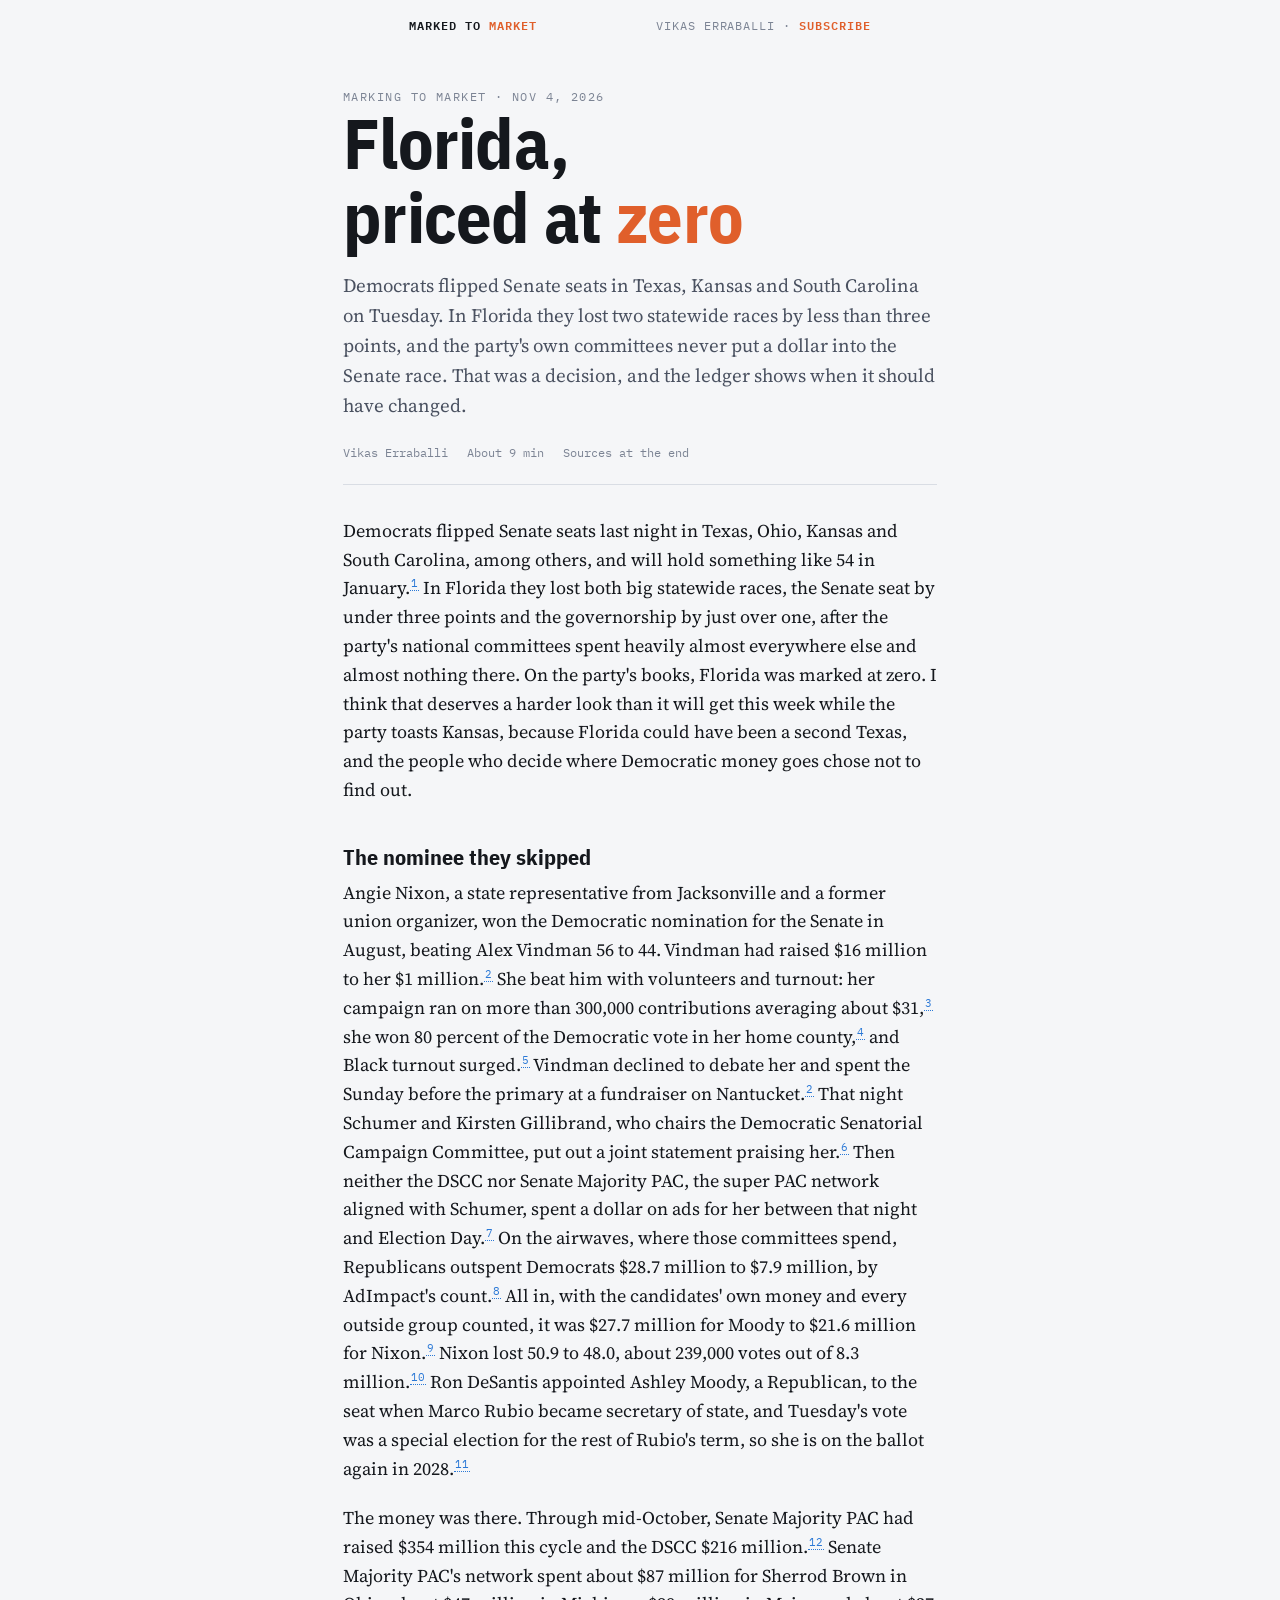
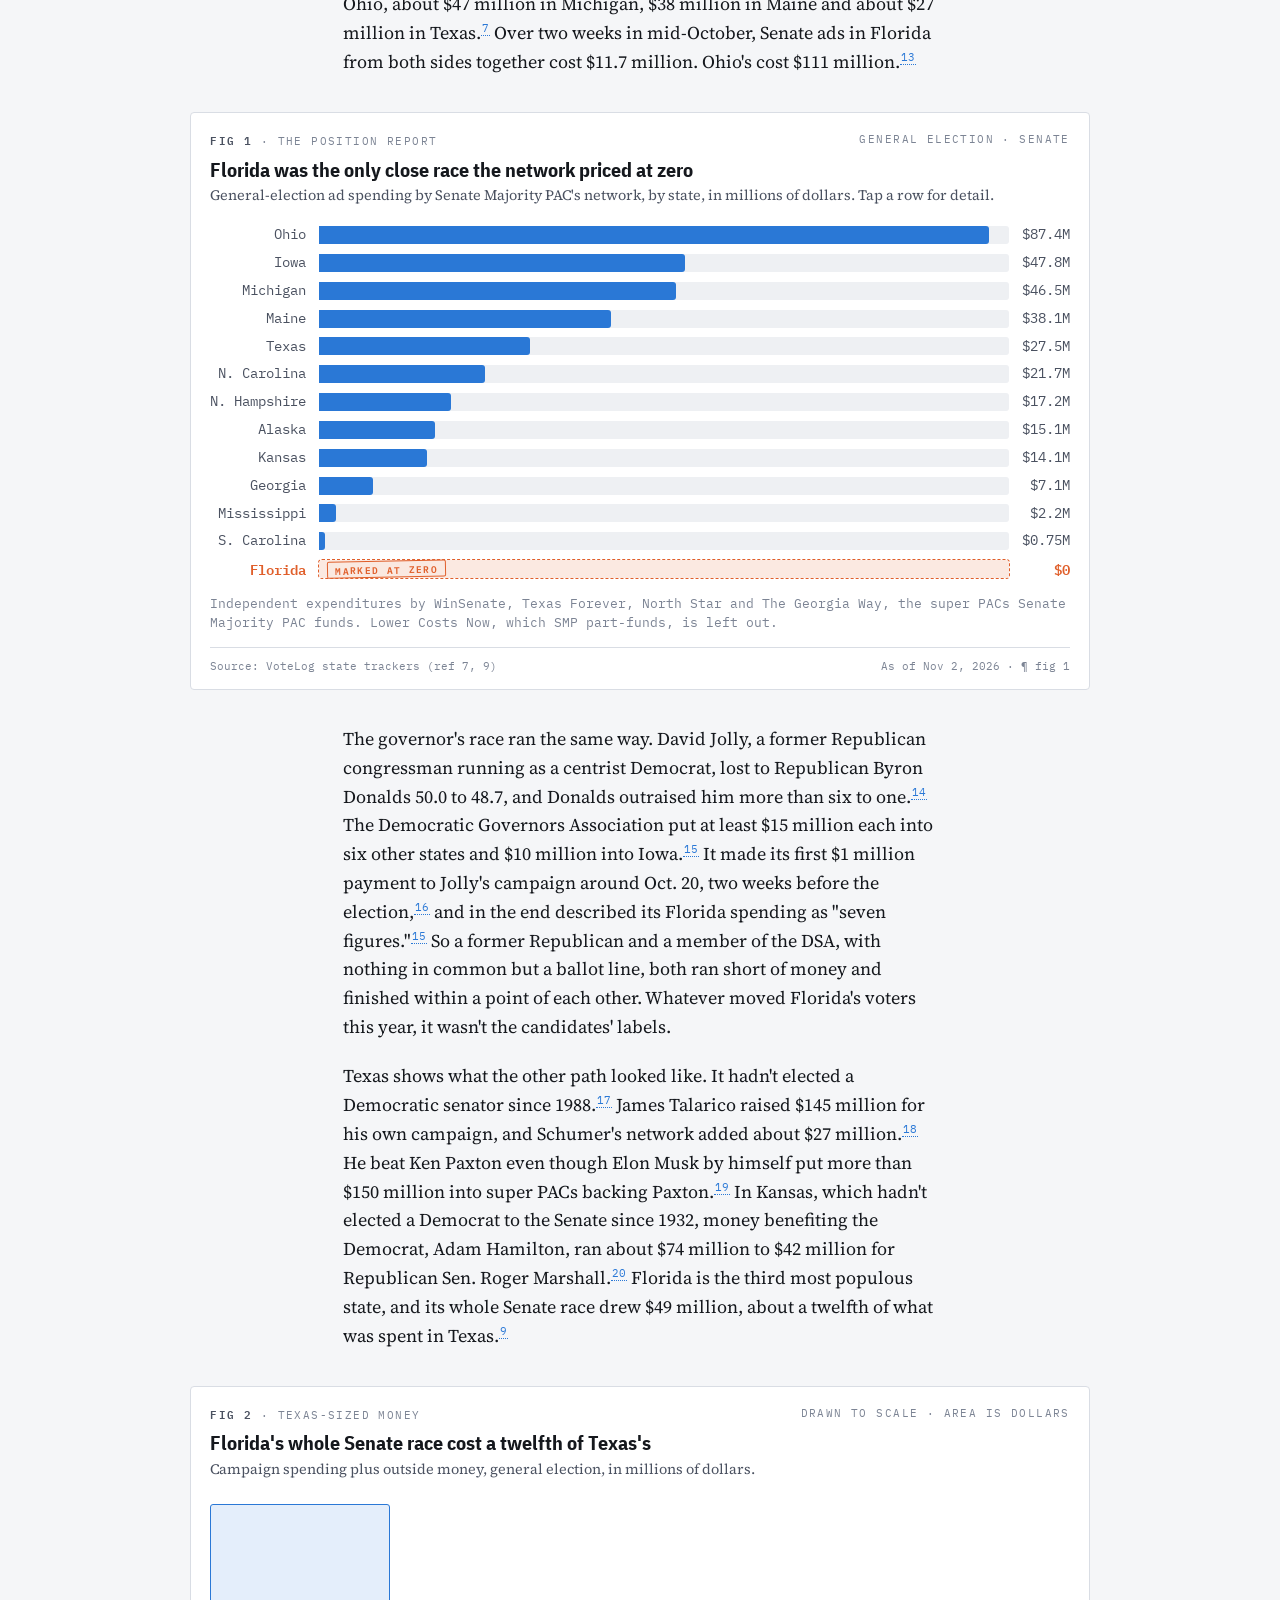
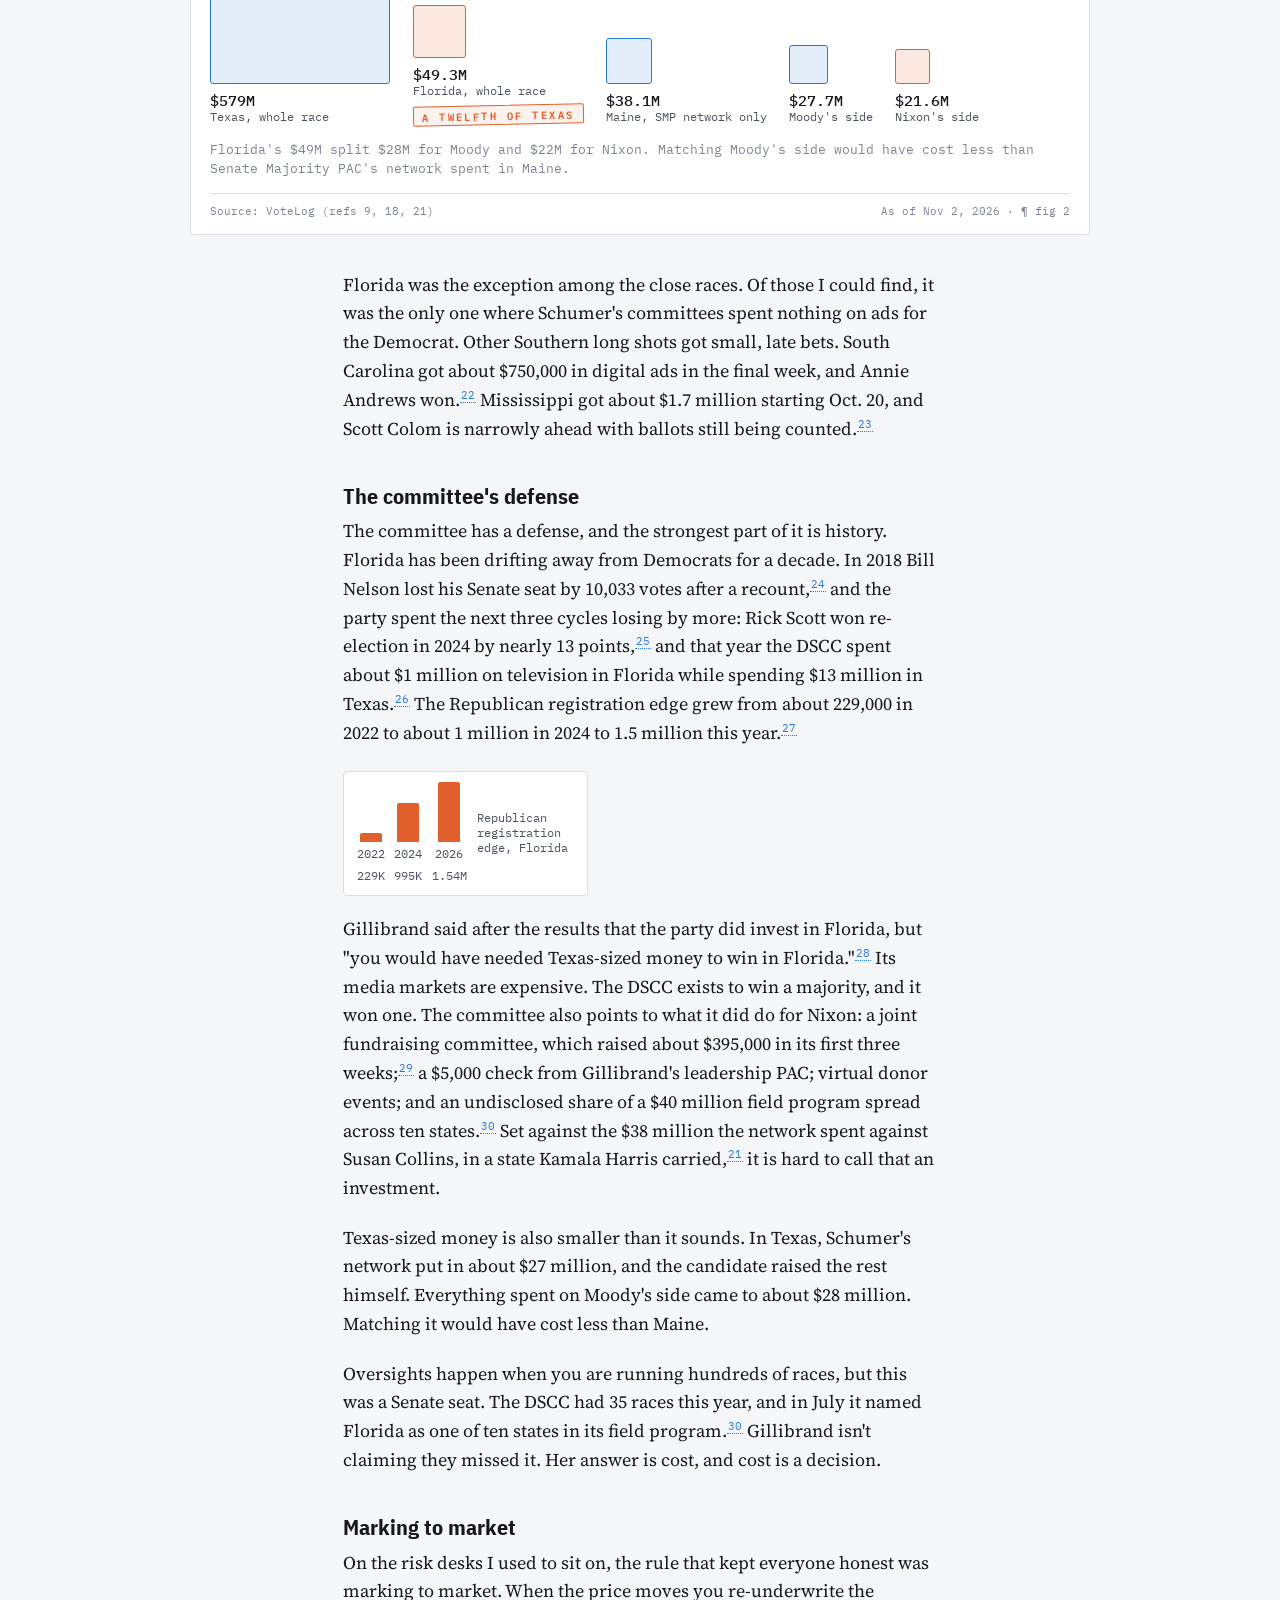
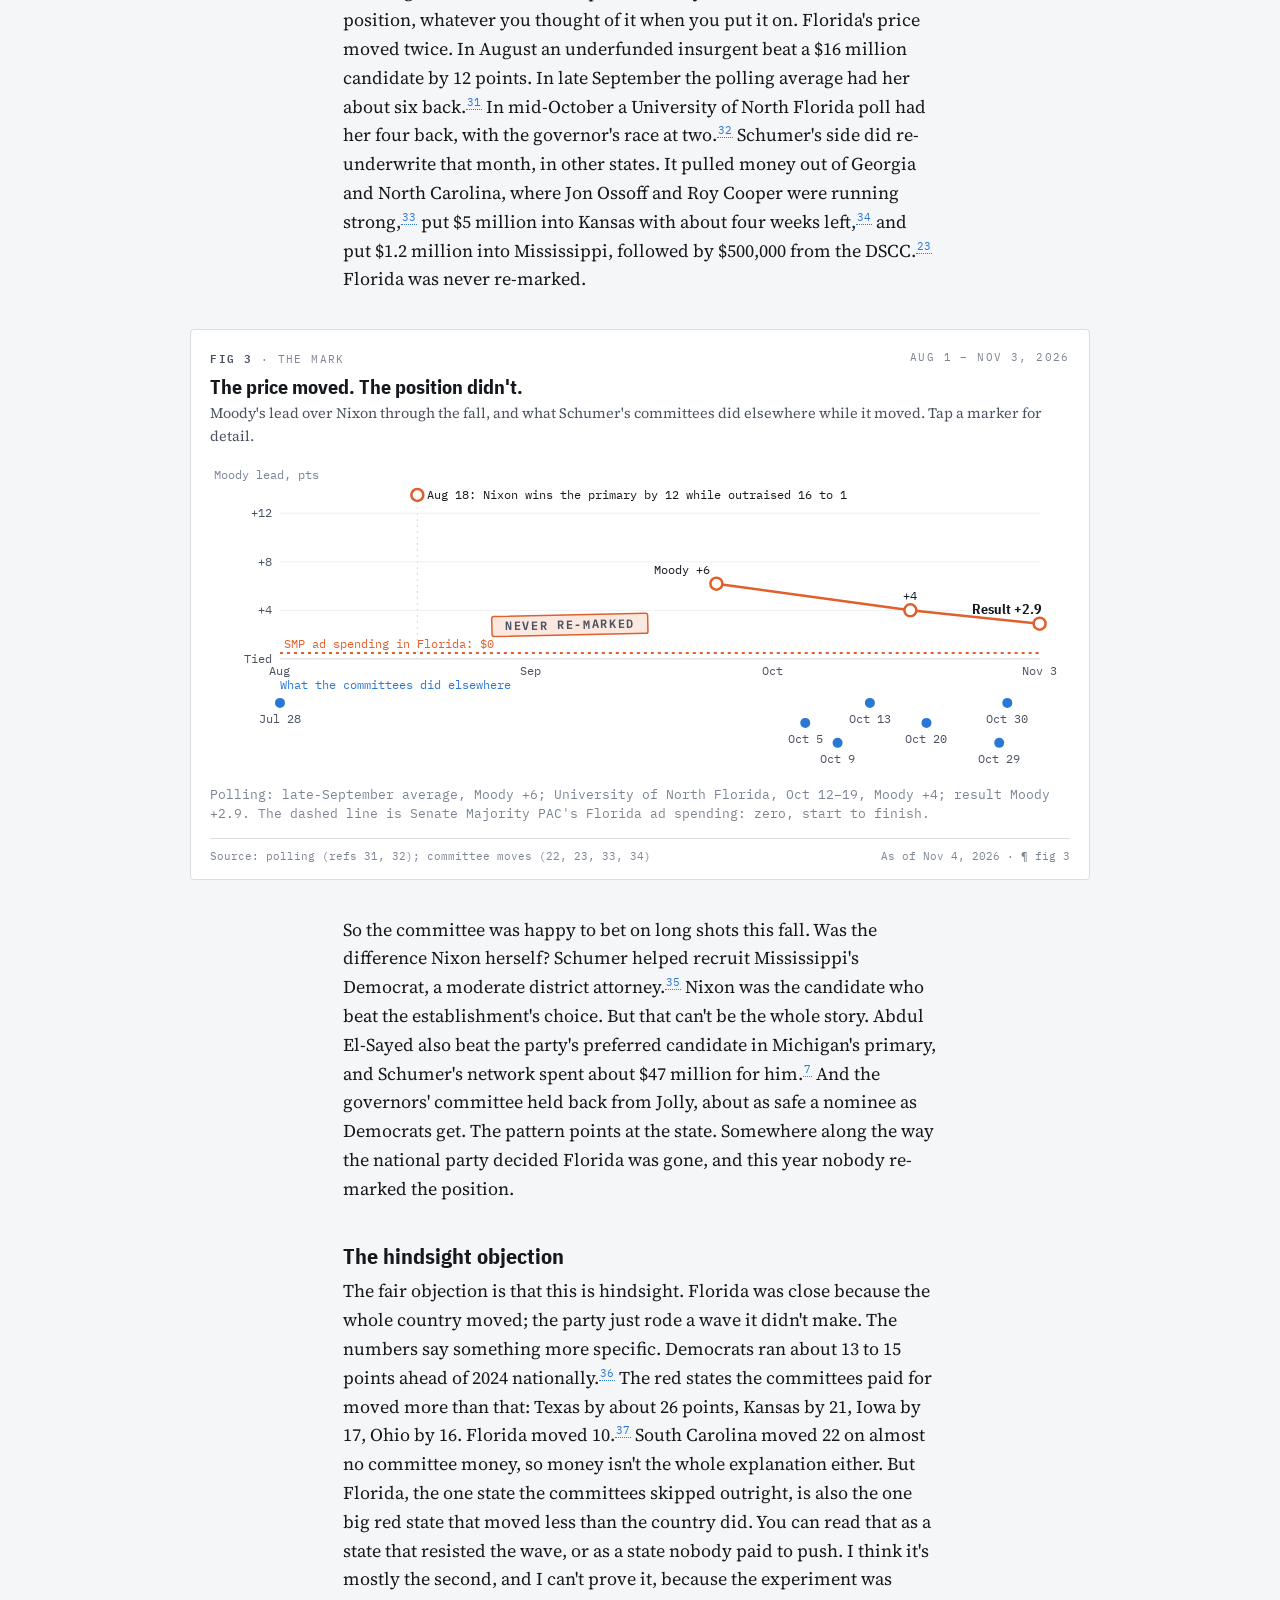
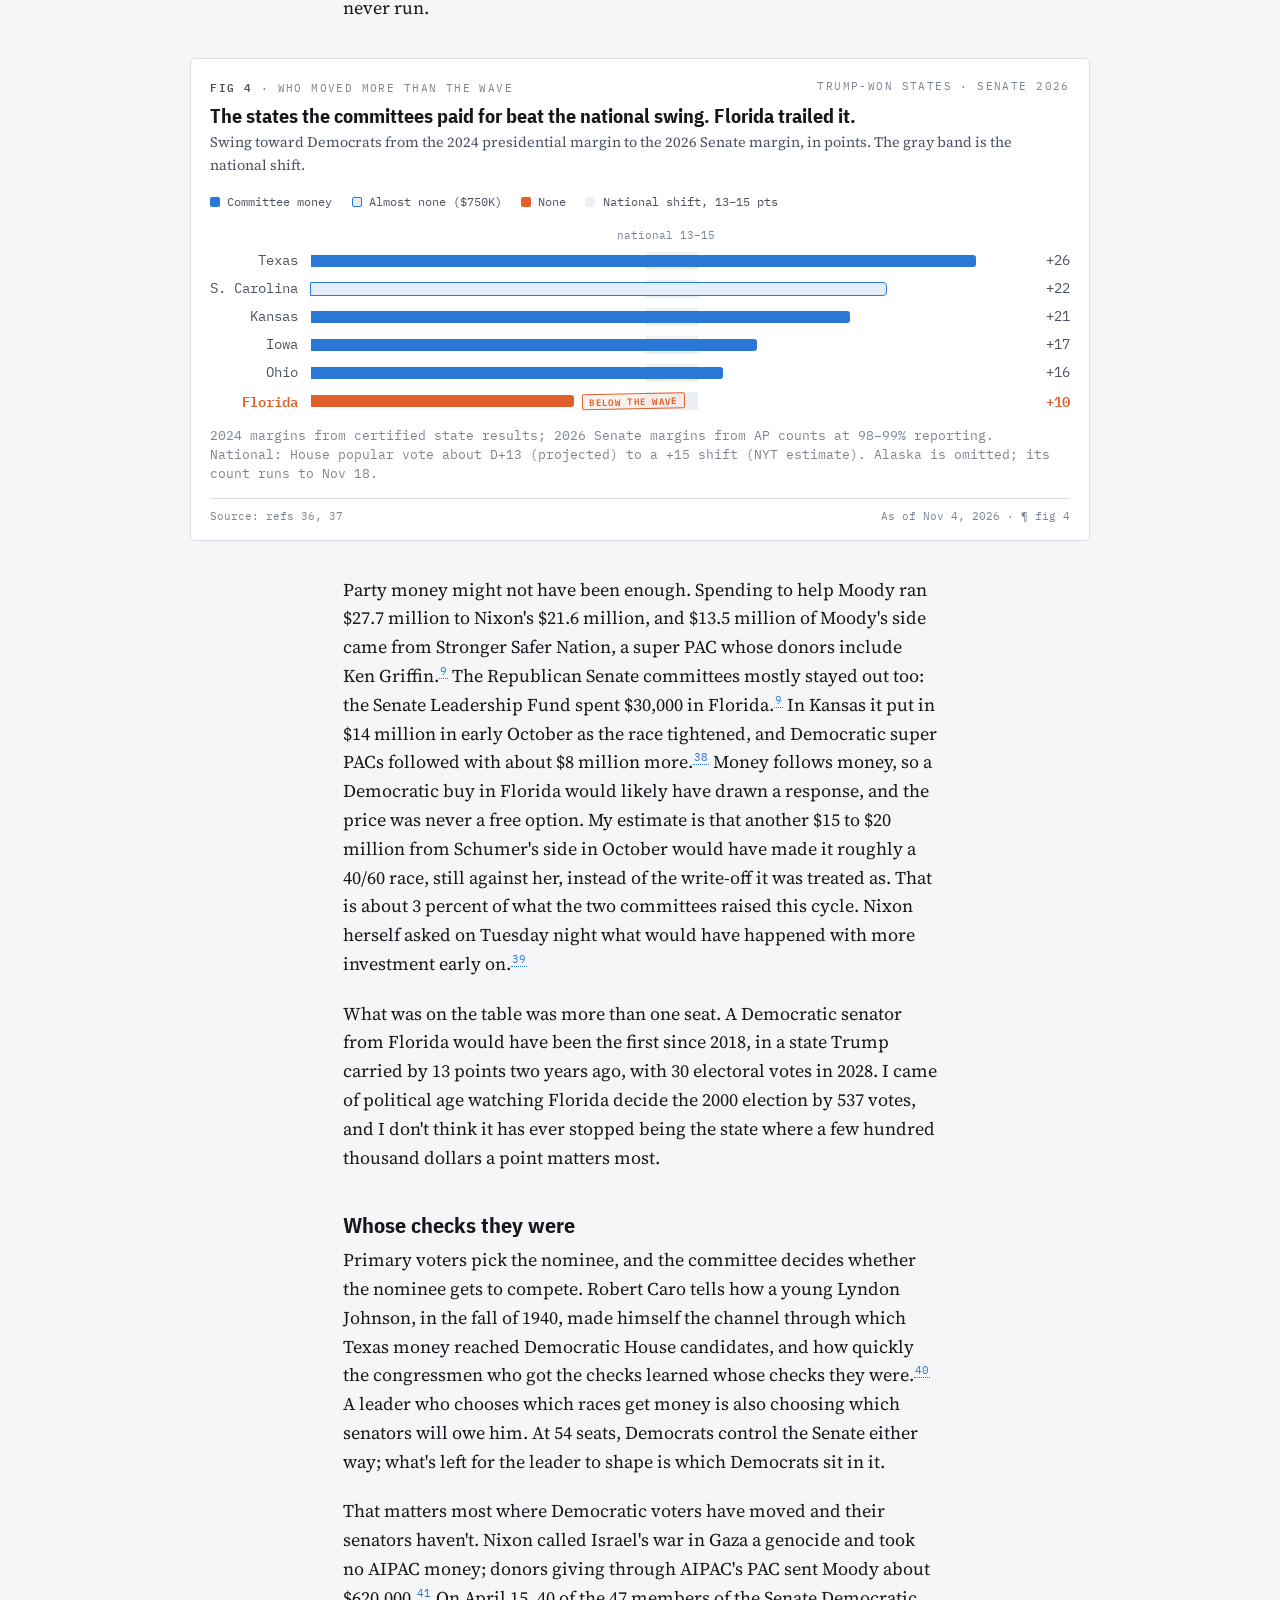
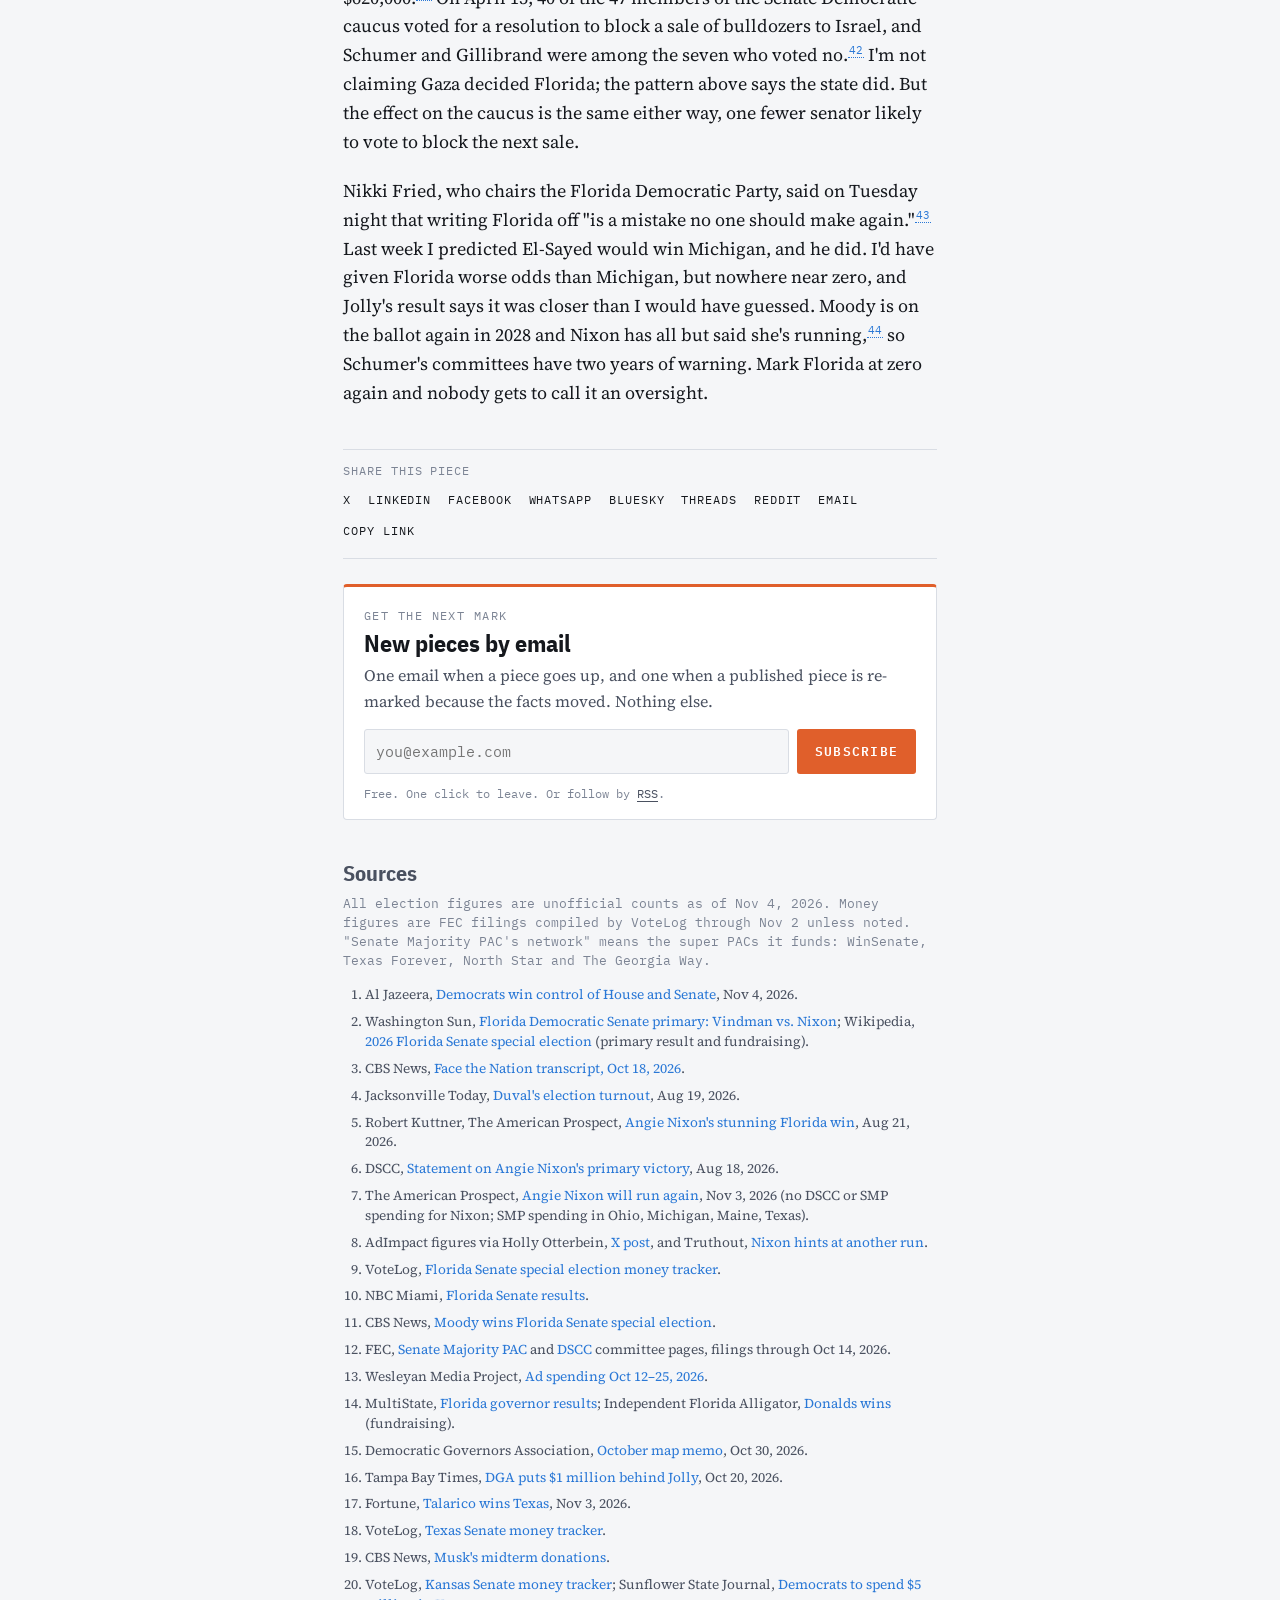
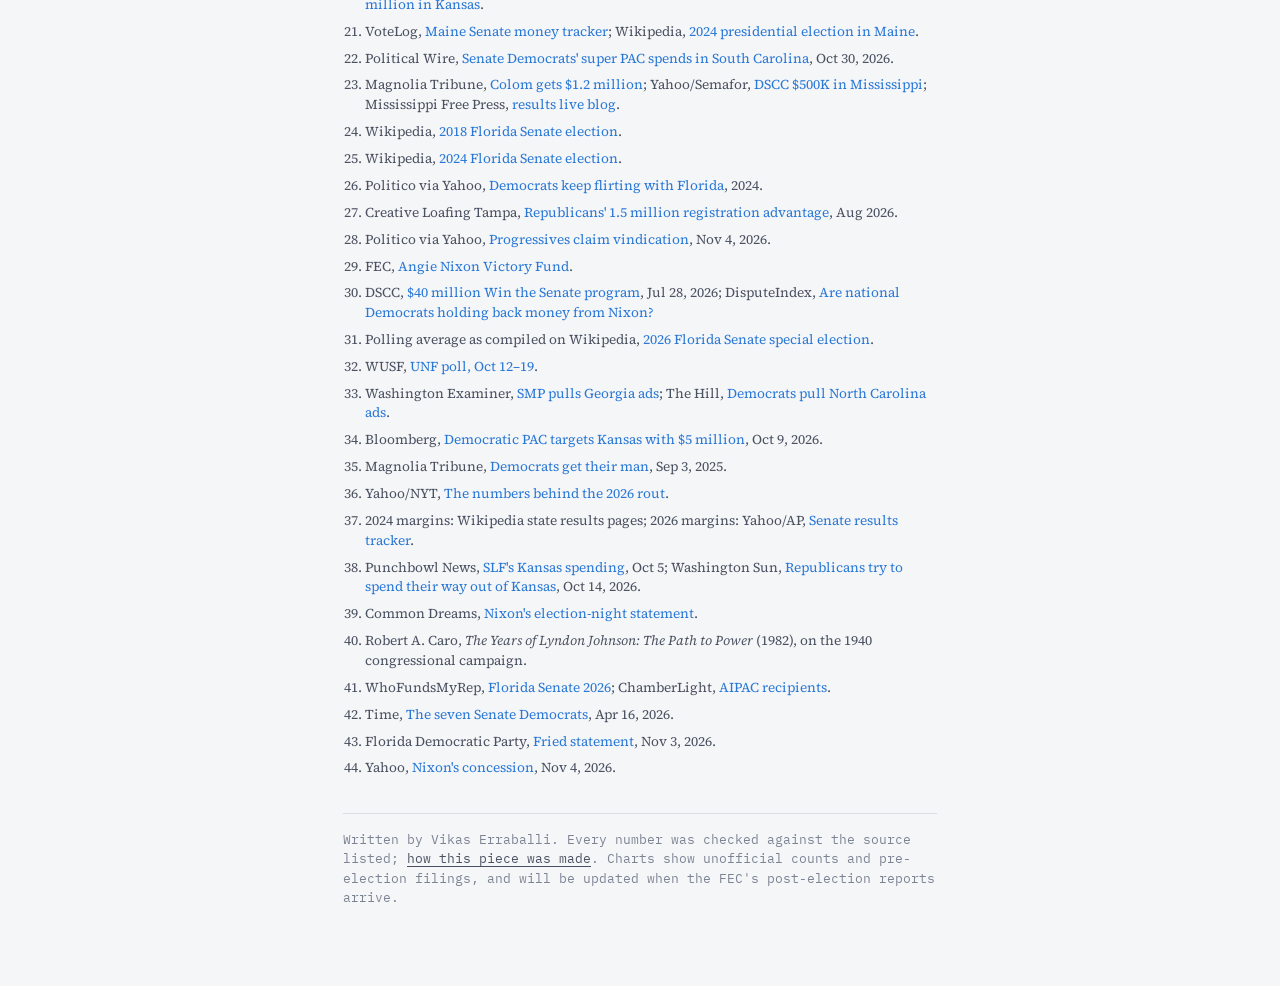
==== commit 37aa361a: "Add share links, subscribe box and page, and RSS feed One build script (tools/build-site.js) writes " ====
--- a/florida-priced-at-zero/index.html
+++ b/florida-priced-at-zero/index.html
@@ -14,7 +14,10 @@
 <meta property="og:image:width" content="1200">
 <meta property="og:image:height" content="630">
 <meta property="og:image:alt" content="Florida, priced at zero: a bar chart of Senate Majority PAC's ad spending by state, with Florida's empty bar stamped Marked at zero.">
+<meta property="article:published_time" content="2026-11-04">
+<meta property="article:author" content="Vikas Erraballi">
 <meta name="twitter:card" content="summary_large_image">
+<link rel="alternate" type="application/rss+xml" title="Marked to Market" href="../feed.xml">
 <link rel="icon" href="../favicon.svg" type="image/svg+xml">
 <link rel="stylesheet" href="https://fonts.googleapis.com/css2?family=Source+Serif+4:ital,opsz,wght@0,8..60,400;0,8..60,600;1,8..60,400&family=IBM+Plex+Sans+Condensed:wght@600;700&family=IBM+Plex+Mono:wght@400;500;600&display=swap">
 <link rel="stylesheet" href="../assets/mtm.css">
@@ -79,7 +82,7 @@
 </style>
 </head>
 <body>
-<nav class="site-nav"><a href="../">Marked to <span class="m">Market</span></a><span>Vikas Erraballi</span></nav>
+<nav class="site-nav"><a href="../">Marked to <span class="m">Market</span></a><span>Vikas Erraballi · <a class="nav-sub" href="../subscribe/">Subscribe</a></span></nav>
 
 <header class="hero col">
   <div class="eyebrow">Marking to market · Nov 4, 2026</div>
@@ -217,6 +220,12 @@
 
 <p>Nikki Fried, who chairs the Florida Democratic Party, said on Tuesday night that writing Florida off "is a mistake no one should make again."<sup class="fn"><a href="#r43">43</a></sup> Last week I predicted El-Sayed would win Michigan, and he did. I'd have given Florida worse odds than Michigan, but nowhere near zero, and Jolly's result says it was closer than I would have guessed. Moody is on the ballot again in 2028 and Nixon has all but said she's running,<sup class="fn"><a href="#r44">44</a></sup> so Schumer's committees have two years of warning. Mark Florida at zero again and nobody gets to call it an oversight.</p>
 
+<!-- mtm:follow -->
+<aside class="follow col" aria-label="Share and subscribe">
+<div class="share" role="group" aria-label="Share this piece"><span class="share-k">Share this piece</span><ul><li hidden><button type="button" class="share-native" data-url="https://vikase.github.io/marked-to-market/florida-priced-at-zero/" data-title="Florida, priced at zero">Share…</button></li><li><a href="https://x.com/intent/post?text=Florida%2C%20priced%20at%20zero&amp;url=https%3A%2F%2Fvikase.github.io%2Fmarked-to-market%2Fflorida-priced-at-zero%2F" target="_blank" rel="noopener">X</a></li><li><a href="https://www.linkedin.com/sharing/share-offsite/?url=https%3A%2F%2Fvikase.github.io%2Fmarked-to-market%2Fflorida-priced-at-zero%2F" target="_blank" rel="noopener">LinkedIn</a></li><li><a href="https://www.facebook.com/sharer/sharer.php?u=https%3A%2F%2Fvikase.github.io%2Fmarked-to-market%2Fflorida-priced-at-zero%2F" target="_blank" rel="noopener">Facebook</a></li><li><a href="https://wa.me/?text=Florida%2C%20priced%20at%20zero%20https%3A%2F%2Fvikase.github.io%2Fmarked-to-market%2Fflorida-priced-at-zero%2F" target="_blank" rel="noopener">WhatsApp</a></li><li><a href="https://bsky.app/intent/compose?text=Florida%2C%20priced%20at%20zero%20https%3A%2F%2Fvikase.github.io%2Fmarked-to-market%2Fflorida-priced-at-zero%2F" target="_blank" rel="noopener">Bluesky</a></li><li><a href="https://www.threads.net/intent/post?text=Florida%2C%20priced%20at%20zero%20https%3A%2F%2Fvikase.github.io%2Fmarked-to-market%2Fflorida-priced-at-zero%2F" target="_blank" rel="noopener">Threads</a></li><li><a href="https://www.reddit.com/submit?url=https%3A%2F%2Fvikase.github.io%2Fmarked-to-market%2Fflorida-priced-at-zero%2F&amp;title=Florida%2C%20priced%20at%20zero" target="_blank" rel="noopener">Reddit</a></li><li><a href="mailto:?subject=Florida%2C%20priced%20at%20zero&amp;body=Democrats'%20national%20committees%20spent%20nothing%20on%20Florida's%202026%20Senate%20race%20and%20lost%20it%20by%20under%20three%20points.%20That%20was%20a%20decision%2C%20and%20the%20ledger%20shows%20when%20it%20should%20have%20changed.%0A%0Ahttps%3A%2F%2Fvikase.github.io%2Fmarked-to-market%2Fflorida-priced-at-zero%2F">Email</a></li><li hidden><button type="button" class="share-copy" data-url="https://vikase.github.io/marked-to-market/florida-priced-at-zero/">Copy link</button></li></ul></div>
+<div class="subbox" id="subscribe"><p class="eyebrow">Get the next mark</p><p class="subh">New pieces by email</p><p class="subp">One email when a piece goes up, and one when a published piece is re-marked because the facts moved. Nothing else.</p><form class="sub" action="#" data-pending><label class="vh" for="sub-email-1">Email address</label><input id="sub-email-1" type="email" name="email" placeholder="you@example.com" required autocomplete="email" inputmode="email"><button type="submit">Subscribe</button></form><p class="sub-alt">Free. One click to leave. Or follow by <a href="../feed.xml">RSS</a>.</p></div>
+</aside>
+<!-- /mtm:follow -->
 <section class="refs" id="refs">
 <h2>Sources</h2>
 <p class="note" style="border:0;margin-top:0;padding-top:0">All election figures are unofficial counts as of Nov 4, 2026. Money figures are FEC filings compiled by VoteLog through Nov 2 unless noted. "Senate Majority PAC's network" means the super PACs it funds: WinSenate, Texas Forever, North Star and The Georgia Way.</p>
--- a/assets/mtm.css
+++ b/assets/mtm.css
@@ -119,3 +119,33 @@
 /* Figures are complete at rest. mtm.js adds .pre only to figures still below the fold, then removes it on view. */
 @media (prefers-reduced-motion: reduce){ *{transition:none!important;animation:none!important} }
 @media (max-width:520px){ body{font-size:17px} figure{padding:1rem .8rem .8rem} }
+
+/* ---------- share and subscribe (built by tools/build-site.js) ---------- */
+.vh{position:absolute!important;width:1px;height:1px;overflow:hidden;clip:rect(0 0 0 0);white-space:nowrap}
+.site-nav .nav-sub{color:var(--pos)}
+.follow{margin-top:2.6rem;margin-bottom:2.2rem}
+.share{display:flex;flex-direction:column;align-items:flex-start;gap:.4rem 1rem;flex-wrap:wrap;border-top:1px solid var(--rule);border-bottom:1px solid var(--rule);padding:.75rem 0;
+  font-family:var(--mono);font-size:.74rem;letter-spacing:.08em;text-transform:uppercase}
+.share-k{color:var(--ink-3)}
+.share ul{list-style:none;margin:0;padding:0;display:flex;align-items:baseline;flex-wrap:wrap;gap:.35rem 1.05rem}
+.share li[hidden]{display:none}
+.share a,.share button{display:inline-block;color:var(--ink);font:inherit;letter-spacing:inherit;text-transform:inherit;text-decoration:none;
+  background:none;border:0;padding:.2rem 0;cursor:pointer;border-bottom:1px solid transparent;line-height:inherit;margin:0}
+.col .share a{color:var(--ink)}
+.share a:hover,.share button:hover{color:var(--book);border-bottom-color:var(--book)}
+.share .share-native{color:var(--book);font-weight:600}
+.share .done{color:var(--pos)}
+.subbox{background:var(--paper);border:1px solid var(--rule);border-top:3px solid var(--pos);border-radius:4px;padding:1.2rem 1.25rem 1rem;margin-top:1.6rem}
+.subbox .eyebrow{margin:0 0 .3rem}
+.subh{font-family:var(--display);font-weight:700;font-size:1.5rem;line-height:1.1;margin:0 0 .4rem}
+.subp{color:var(--ink-2);font-size:1rem;margin:0 0 .9rem}
+.sub{display:flex;gap:.5rem;flex-wrap:wrap;margin:0}
+.sub input{flex:1 1 15rem;min-width:0;font:inherit;font-family:var(--mono);font-size:.95rem;color:var(--ink);background:var(--bg);
+  border:1px solid var(--rule);border-radius:3px;padding:.6rem .7rem}
+.sub input:focus-visible{outline:2px solid var(--book);outline-offset:1px;border-color:var(--book)}
+.sub button{font-family:var(--mono);font-weight:600;font-size:.82rem;letter-spacing:.1em;text-transform:uppercase;cursor:pointer;
+  color:#fff;background:var(--pos);border:0;border-radius:3px;padding:.65rem 1.1rem}
+.sub button:hover{filter:brightness(1.07)}
+.sub-alt{font-family:var(--mono);font-size:.72rem;color:var(--ink-3);margin:.65rem 0 0}
+.col .sub-alt a{color:var(--ink-2)}
+.sub-msg{font-family:var(--mono);font-size:.76rem;color:var(--ink-2);background:var(--band);border-left:3px solid var(--pos);padding:.45rem .65rem;margin:.7rem 0 0}
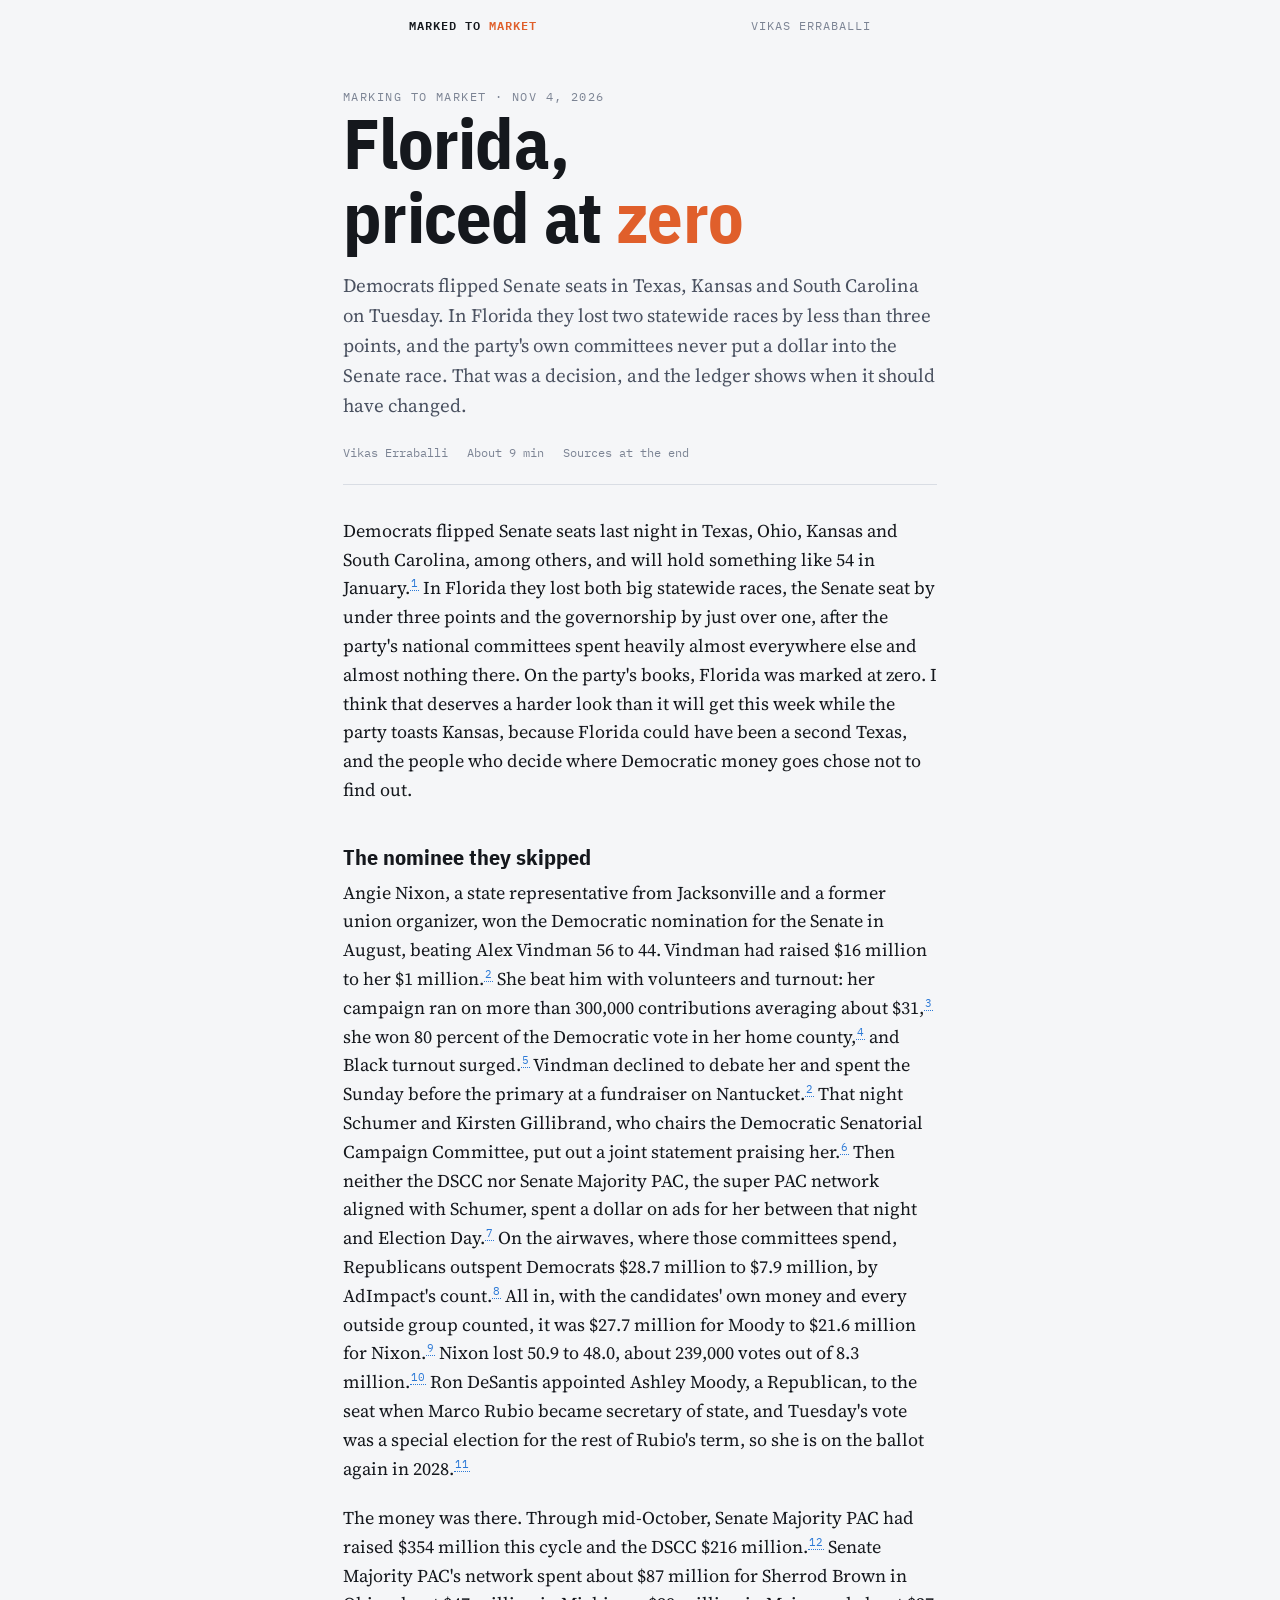
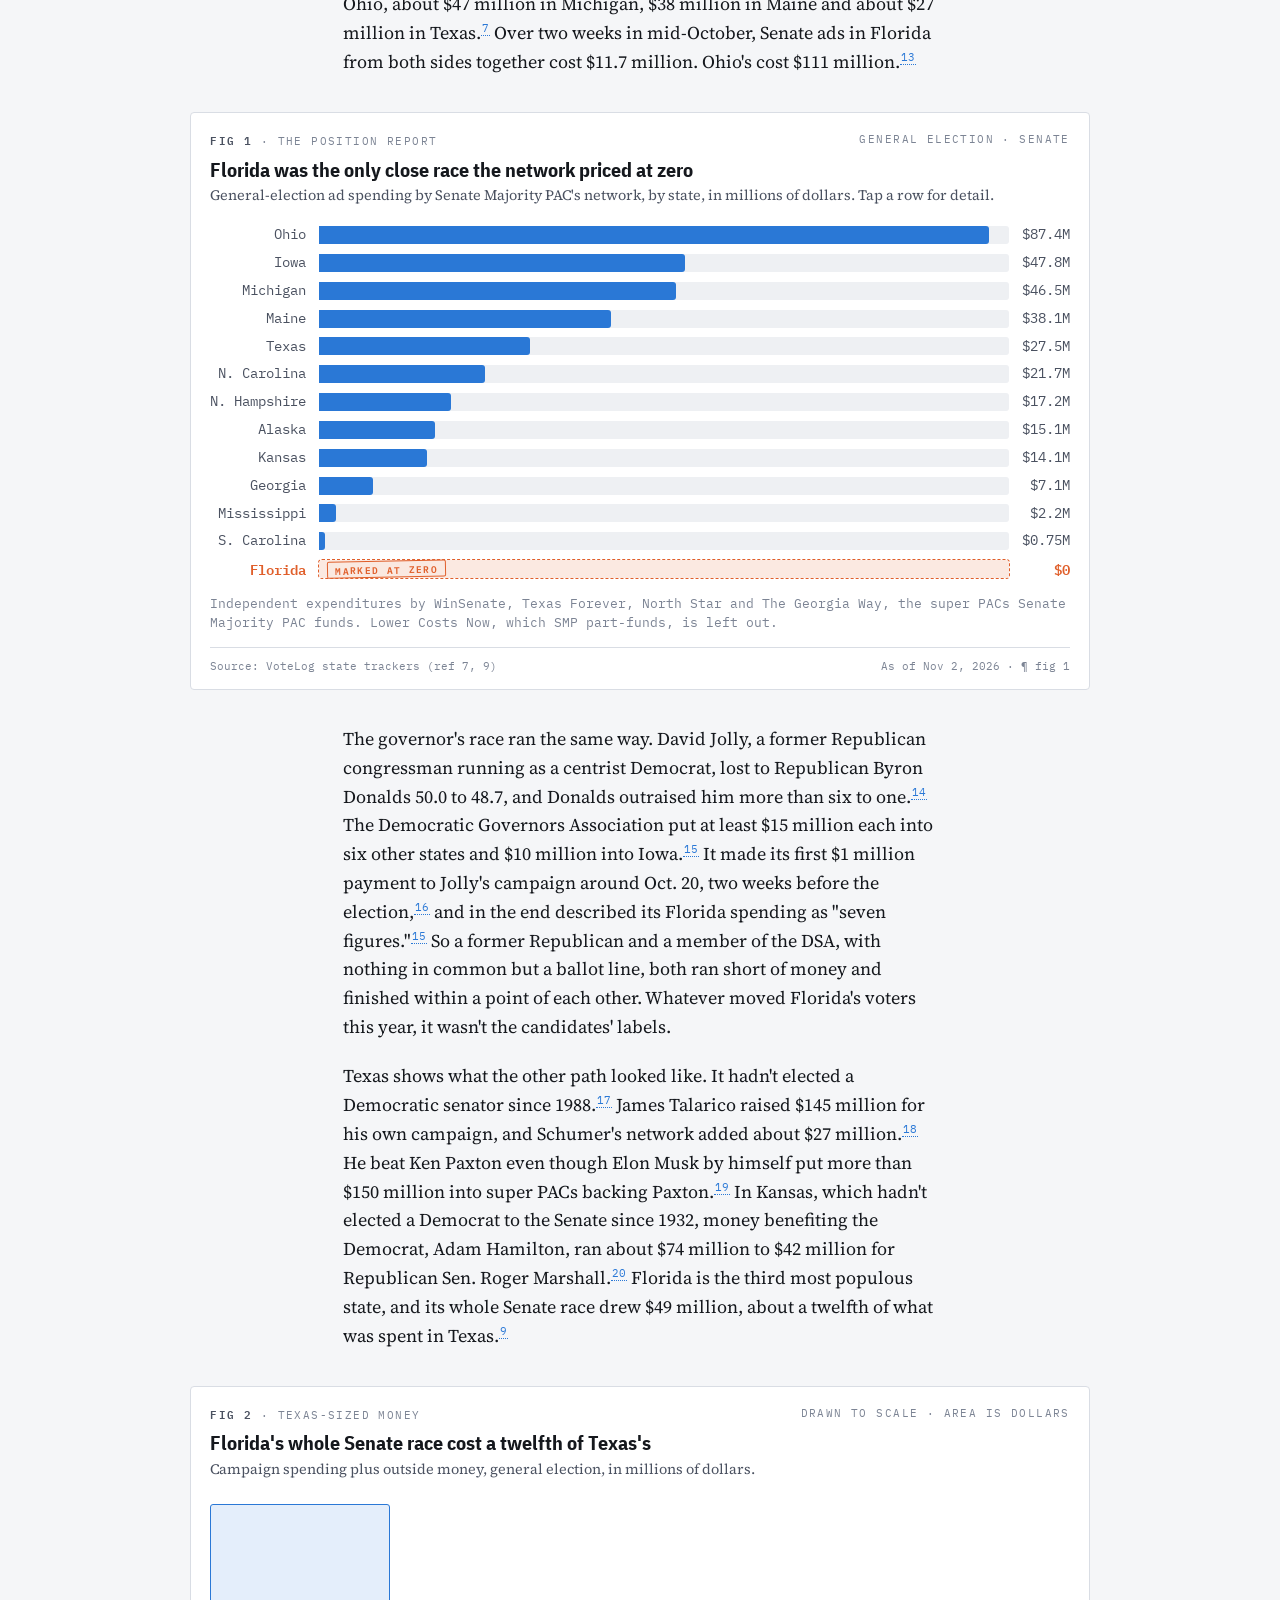
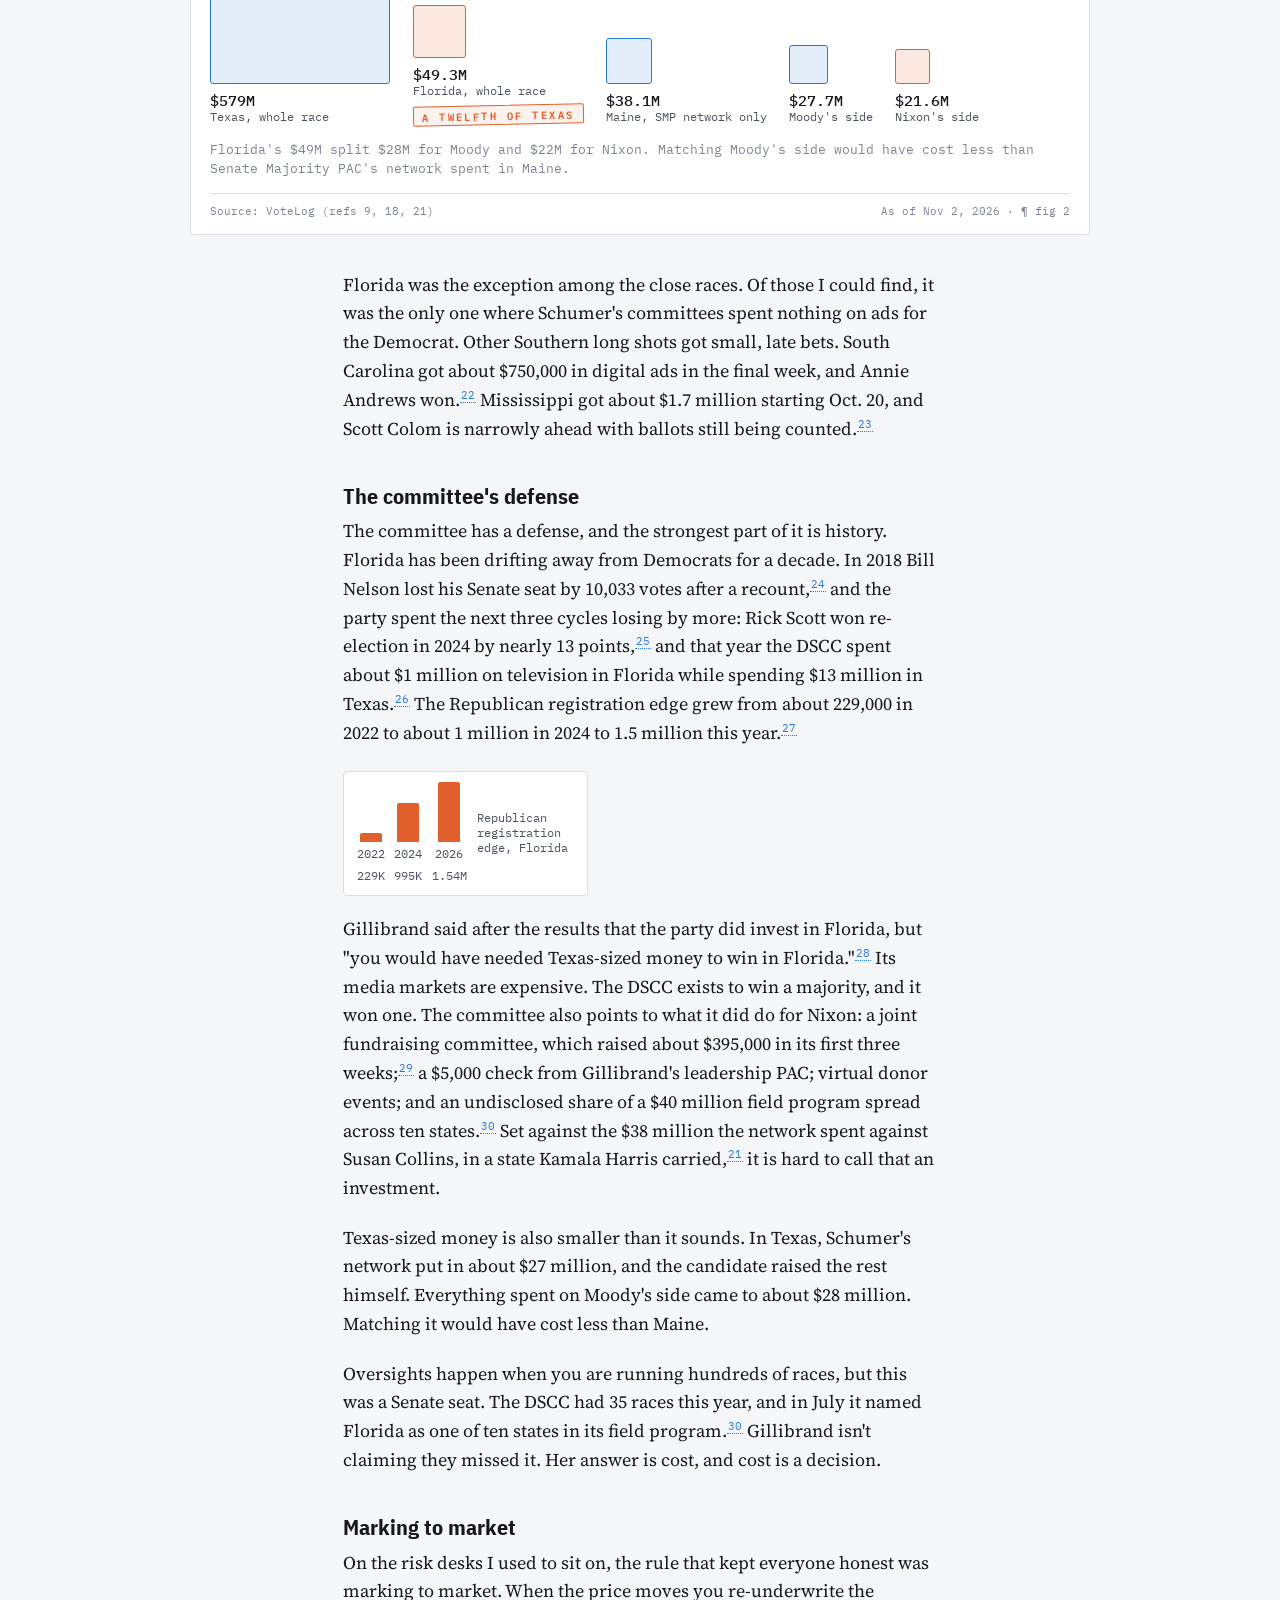
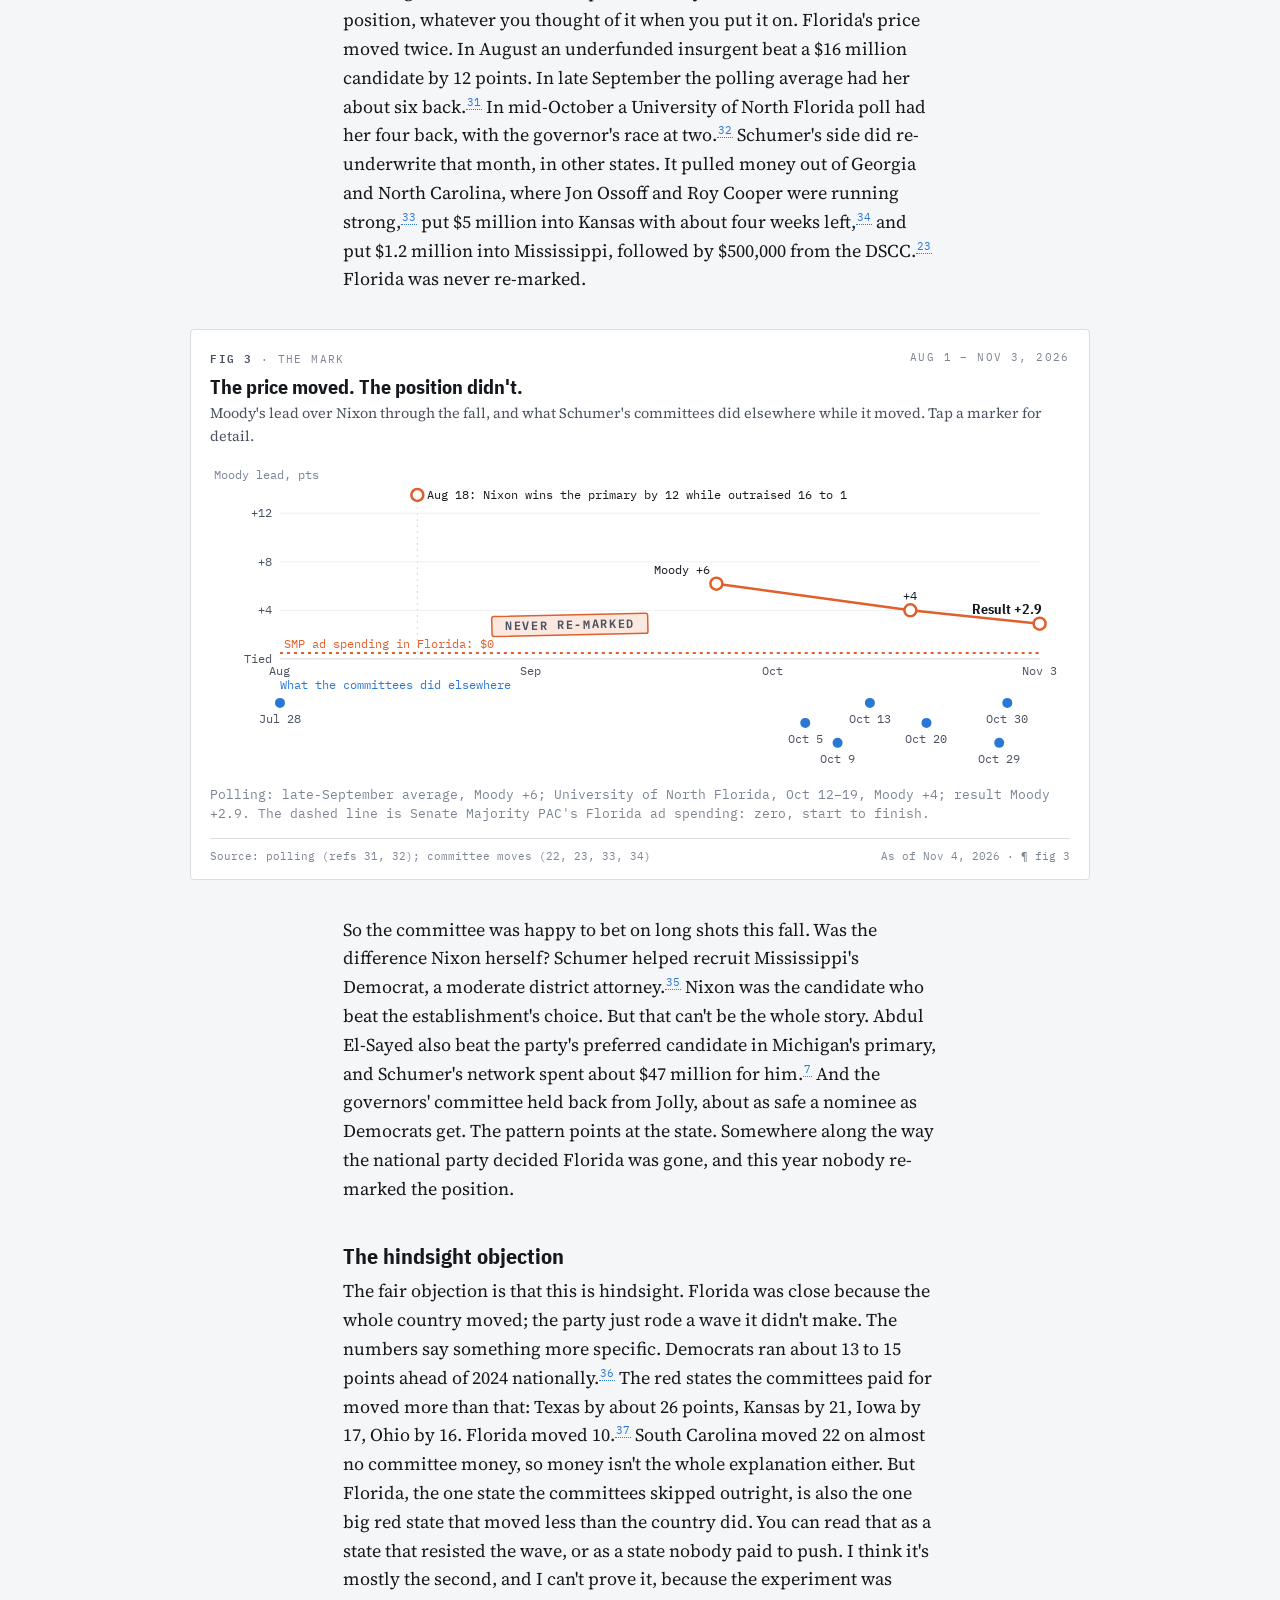
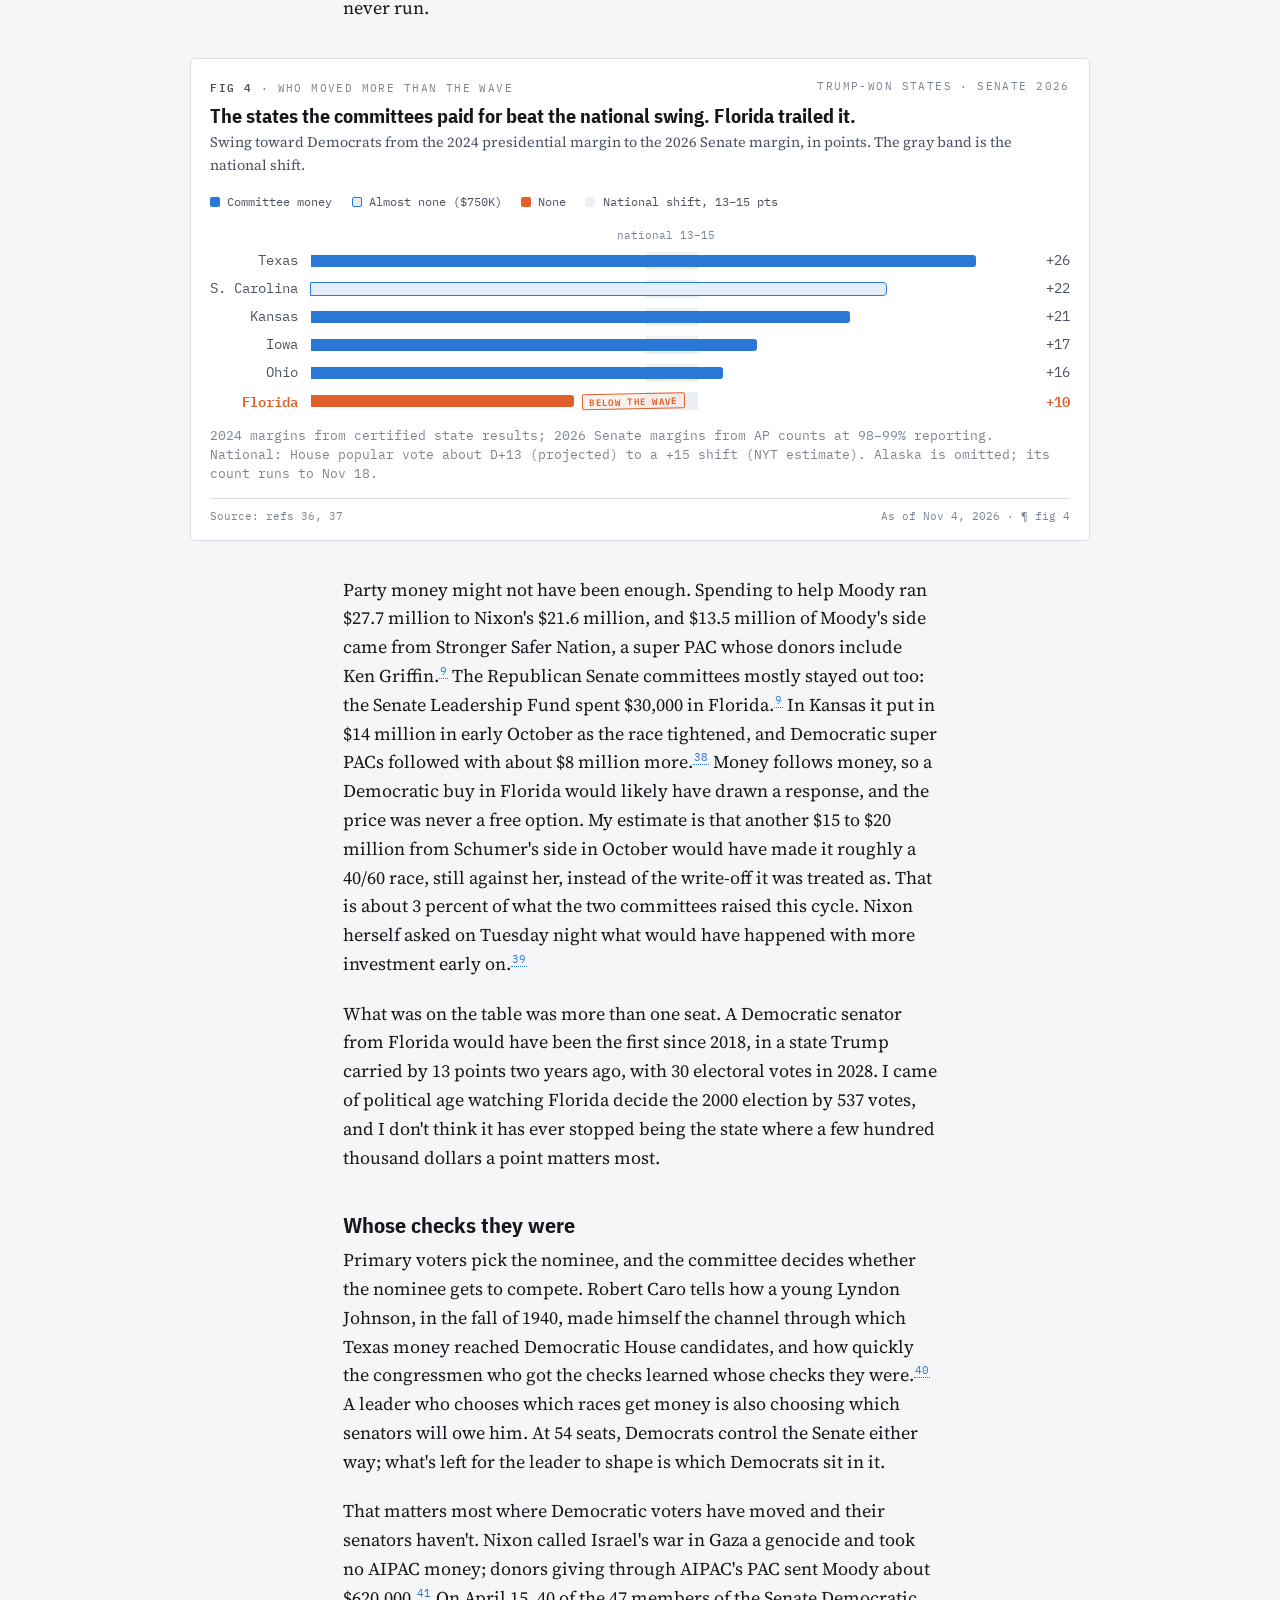
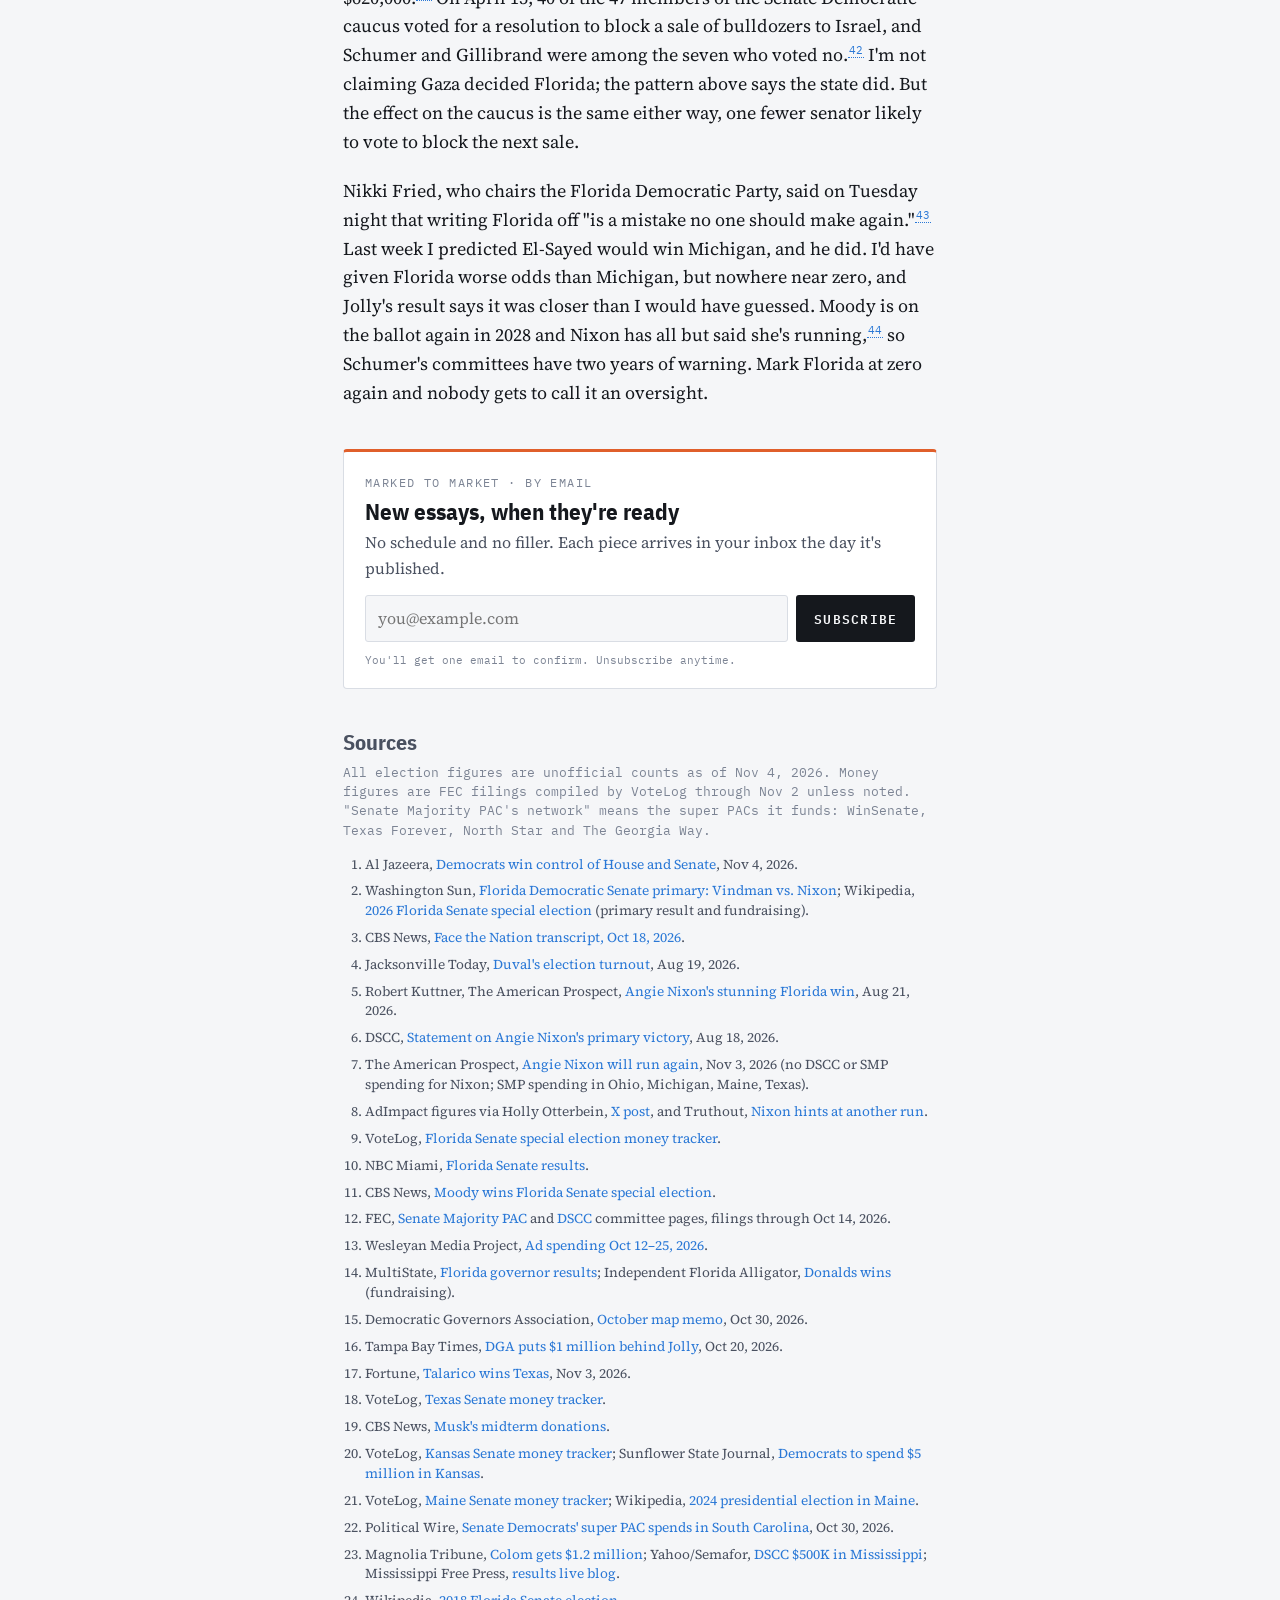
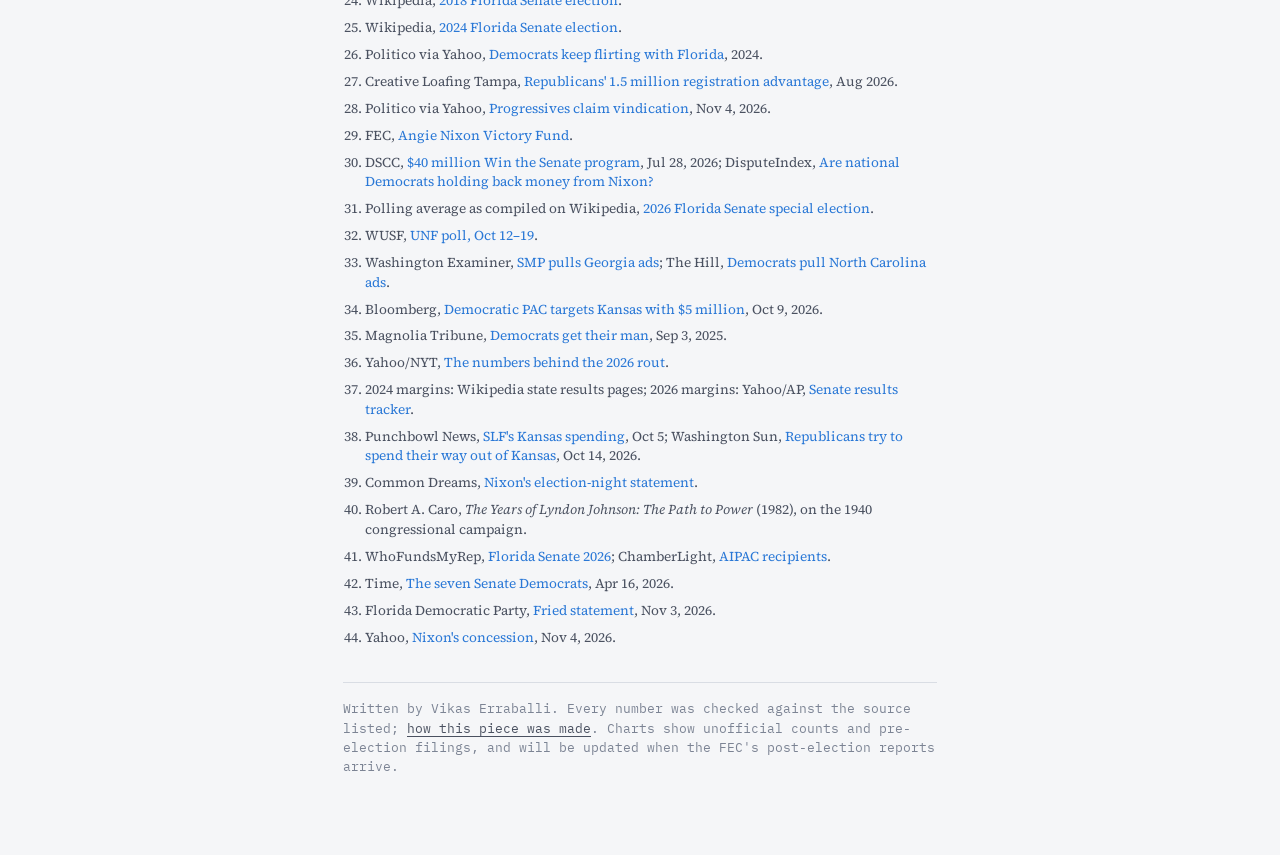
==== commit cbf3f7a5: "Add Kit email signup to home page and both essays Plain HTML POST to Kit form 10155433 (double opt-i" ====
--- a/florida-priced-at-zero/index.html
+++ b/florida-priced-at-zero/index.html
@@ -14,10 +14,7 @@
 <meta property="og:image:width" content="1200">
 <meta property="og:image:height" content="630">
 <meta property="og:image:alt" content="Florida, priced at zero: a bar chart of Senate Majority PAC's ad spending by state, with Florida's empty bar stamped Marked at zero.">
-<meta property="article:published_time" content="2026-11-04">
-<meta property="article:author" content="Vikas Erraballi">
 <meta name="twitter:card" content="summary_large_image">
-<link rel="alternate" type="application/rss+xml" title="Marked to Market" href="../feed.xml">
 <link rel="icon" href="../favicon.svg" type="image/svg+xml">
 <link rel="stylesheet" href="https://fonts.googleapis.com/css2?family=Source+Serif+4:ital,opsz,wght@0,8..60,400;0,8..60,600;1,8..60,400&family=IBM+Plex+Sans+Condensed:wght@600;700&family=IBM+Plex+Mono:wght@400;500;600&display=swap">
 <link rel="stylesheet" href="../assets/mtm.css">
@@ -82,7 +79,7 @@
 </style>
 </head>
 <body>
-<nav class="site-nav"><a href="../">Marked to <span class="m">Market</span></a><span>Vikas Erraballi · <a class="nav-sub" href="../subscribe/">Subscribe</a></span></nav>
+<nav class="site-nav"><a href="../">Marked to <span class="m">Market</span></a><span>Vikas Erraballi</span></nav>
 
 <header class="hero col">
   <div class="eyebrow">Marking to market · Nov 4, 2026</div>
@@ -220,12 +217,18 @@
 
 <p>Nikki Fried, who chairs the Florida Democratic Party, said on Tuesday night that writing Florida off "is a mistake no one should make again."<sup class="fn"><a href="#r43">43</a></sup> Last week I predicted El-Sayed would win Michigan, and he did. I'd have given Florida worse odds than Michigan, but nowhere near zero, and Jolly's result says it was closer than I would have guessed. Moody is on the ballot again in 2028 and Nixon has all but said she's running,<sup class="fn"><a href="#r44">44</a></sup> so Schumer's committees have two years of warning. Mark Florida at zero again and nobody gets to call it an oversight.</p>
 
-<!-- mtm:follow -->
-<aside class="follow col" aria-label="Share and subscribe">
-<div class="share" role="group" aria-label="Share this piece"><span class="share-k">Share this piece</span><ul><li hidden><button type="button" class="share-native" data-url="https://vikase.github.io/marked-to-market/florida-priced-at-zero/" data-title="Florida, priced at zero">Share…</button></li><li><a href="https://x.com/intent/post?text=Florida%2C%20priced%20at%20zero&amp;url=https%3A%2F%2Fvikase.github.io%2Fmarked-to-market%2Fflorida-priced-at-zero%2F" target="_blank" rel="noopener">X</a></li><li><a href="https://www.linkedin.com/sharing/share-offsite/?url=https%3A%2F%2Fvikase.github.io%2Fmarked-to-market%2Fflorida-priced-at-zero%2F" target="_blank" rel="noopener">LinkedIn</a></li><li><a href="https://www.facebook.com/sharer/sharer.php?u=https%3A%2F%2Fvikase.github.io%2Fmarked-to-market%2Fflorida-priced-at-zero%2F" target="_blank" rel="noopener">Facebook</a></li><li><a href="https://wa.me/?text=Florida%2C%20priced%20at%20zero%20https%3A%2F%2Fvikase.github.io%2Fmarked-to-market%2Fflorida-priced-at-zero%2F" target="_blank" rel="noopener">WhatsApp</a></li><li><a href="https://bsky.app/intent/compose?text=Florida%2C%20priced%20at%20zero%20https%3A%2F%2Fvikase.github.io%2Fmarked-to-market%2Fflorida-priced-at-zero%2F" target="_blank" rel="noopener">Bluesky</a></li><li><a href="https://www.threads.net/intent/post?text=Florida%2C%20priced%20at%20zero%20https%3A%2F%2Fvikase.github.io%2Fmarked-to-market%2Fflorida-priced-at-zero%2F" target="_blank" rel="noopener">Threads</a></li><li><a href="https://www.reddit.com/submit?url=https%3A%2F%2Fvikase.github.io%2Fmarked-to-market%2Fflorida-priced-at-zero%2F&amp;title=Florida%2C%20priced%20at%20zero" target="_blank" rel="noopener">Reddit</a></li><li><a href="mailto:?subject=Florida%2C%20priced%20at%20zero&amp;body=Democrats'%20national%20committees%20spent%20nothing%20on%20Florida's%202026%20Senate%20race%20and%20lost%20it%20by%20under%20three%20points.%20That%20was%20a%20decision%2C%20and%20the%20ledger%20shows%20when%20it%20should%20have%20changed.%0A%0Ahttps%3A%2F%2Fvikase.github.io%2Fmarked-to-market%2Fflorida-priced-at-zero%2F">Email</a></li><li hidden><button type="button" class="share-copy" data-url="https://vikase.github.io/marked-to-market/florida-priced-at-zero/">Copy link</button></li></ul></div>
-<div class="subbox" id="subscribe"><p class="eyebrow">Get the next mark</p><p class="subh">New pieces by email</p><p class="subp">One email when a piece goes up, and one when a published piece is re-marked because the facts moved. Nothing else.</p><form class="sub" action="#" data-pending><label class="vh" for="sub-email-1">Email address</label><input id="sub-email-1" type="email" name="email" placeholder="you@example.com" required autocomplete="email" inputmode="email"><button type="submit">Subscribe</button></form><p class="sub-alt">Free. One click to leave. Or follow by <a href="../feed.xml">RSS</a>.</p></div>
+<aside class="signup" id="subscribe" aria-labelledby="subscribe-h">
+  <span class="eyebrow">Marked to Market · by email</span>
+  <h2 id="subscribe-h">New essays, when they're ready</h2>
+  <p>No schedule and no filler. Each piece arrives in your inbox the day it's published.</p>
+  <form action="https://app.kit.com/forms/10155433/subscriptions" method="post">
+    <label for="subscribe-email" class="sr-only">Email address</label>
+    <input id="subscribe-email" type="email" name="email_address" placeholder="you@example.com" autocomplete="email" required>
+    <button type="submit">Subscribe</button>
+  </form>
+  <small>You'll get one email to confirm. Unsubscribe anytime.</small>
 </aside>
-<!-- /mtm:follow -->
+
 <section class="refs" id="refs">
 <h2>Sources</h2>
 <p class="note" style="border:0;margin-top:0;padding-top:0">All election figures are unofficial counts as of Nov 4, 2026. Money figures are FEC filings compiled by VoteLog through Nov 2 unless noted. "Senate Majority PAC's network" means the super PACs it funds: WinSenate, Texas Forever, North Star and The Georgia Way.</p>
--- a/assets/mtm.css
+++ b/assets/mtm.css
@@ -115,37 +115,20 @@
 .note{font-size:.8rem;color:var(--ink-3);font-family:var(--mono);line-height:1.5;border-top:1px solid var(--rule);padding-top:1rem;margin-top:2.2rem}
 .note a{color:var(--ink-2)}
 
+/* ---------- signup (Kit form 10155433, plain POST: works with JS off) ---------- */
+.signup{margin:2.6rem 0 1rem;padding:1.3rem 1.3rem 1.15rem;background:var(--paper);border:1px solid var(--rule);border-top:3px solid var(--pos);border-radius:4px}
+.signup .eyebrow{display:block;margin-bottom:.35rem}
+.signup h2{font-size:1.45rem;line-height:1.15;margin:0 0 .35rem}
+.signup p{margin:0 0 .9rem;color:var(--ink-2);font-size:1rem}
+.signup form{display:flex;gap:.5rem;flex-wrap:wrap}
+.signup input[type=email]{flex:1 1 15rem;min-width:0;font:inherit;font-size:1rem;padding:.6rem .75rem;border:1px solid var(--rule);border-radius:3px;background:var(--bg);color:var(--ink)}
+.signup input[type=email]:focus{outline:2px solid var(--book);outline-offset:1px;border-color:var(--book)}
+.signup button{font-family:var(--mono);font-weight:600;font-size:.8rem;letter-spacing:.1em;text-transform:uppercase;padding:.65rem 1.1rem;border:0;border-radius:3px;background:var(--ink);color:var(--bg);cursor:pointer}
+.signup button:hover{background:var(--book);color:#fff}
+.sr-only{position:absolute;width:1px;height:1px;overflow:hidden;clip:rect(0 0 0 0);white-space:nowrap}
+.signup small{display:block;margin-top:.6rem;font-family:var(--mono);font-size:.7rem;color:var(--ink-3)}
+
 /* ---------- motion ---------- */
 /* Figures are complete at rest. mtm.js adds .pre only to figures still below the fold, then removes it on view. */
 @media (prefers-reduced-motion: reduce){ *{transition:none!important;animation:none!important} }
 @media (max-width:520px){ body{font-size:17px} figure{padding:1rem .8rem .8rem} }
-
-/* ---------- share and subscribe (built by tools/build-site.js) ---------- */
-.vh{position:absolute!important;width:1px;height:1px;overflow:hidden;clip:rect(0 0 0 0);white-space:nowrap}
-.site-nav .nav-sub{color:var(--pos)}
-.follow{margin-top:2.6rem;margin-bottom:2.2rem}
-.share{display:flex;flex-direction:column;align-items:flex-start;gap:.4rem 1rem;flex-wrap:wrap;border-top:1px solid var(--rule);border-bottom:1px solid var(--rule);padding:.75rem 0;
-  font-family:var(--mono);font-size:.74rem;letter-spacing:.08em;text-transform:uppercase}
-.share-k{color:var(--ink-3)}
-.share ul{list-style:none;margin:0;padding:0;display:flex;align-items:baseline;flex-wrap:wrap;gap:.35rem 1.05rem}
-.share li[hidden]{display:none}
-.share a,.share button{display:inline-block;color:var(--ink);font:inherit;letter-spacing:inherit;text-transform:inherit;text-decoration:none;
-  background:none;border:0;padding:.2rem 0;cursor:pointer;border-bottom:1px solid transparent;line-height:inherit;margin:0}
-.col .share a{color:var(--ink)}
-.share a:hover,.share button:hover{color:var(--book);border-bottom-color:var(--book)}
-.share .share-native{color:var(--book);font-weight:600}
-.share .done{color:var(--pos)}
-.subbox{background:var(--paper);border:1px solid var(--rule);border-top:3px solid var(--pos);border-radius:4px;padding:1.2rem 1.25rem 1rem;margin-top:1.6rem}
-.subbox .eyebrow{margin:0 0 .3rem}
-.subh{font-family:var(--display);font-weight:700;font-size:1.5rem;line-height:1.1;margin:0 0 .4rem}
-.subp{color:var(--ink-2);font-size:1rem;margin:0 0 .9rem}
-.sub{display:flex;gap:.5rem;flex-wrap:wrap;margin:0}
-.sub input{flex:1 1 15rem;min-width:0;font:inherit;font-family:var(--mono);font-size:.95rem;color:var(--ink);background:var(--bg);
-  border:1px solid var(--rule);border-radius:3px;padding:.6rem .7rem}
-.sub input:focus-visible{outline:2px solid var(--book);outline-offset:1px;border-color:var(--book)}
-.sub button{font-family:var(--mono);font-weight:600;font-size:.82rem;letter-spacing:.1em;text-transform:uppercase;cursor:pointer;
-  color:#fff;background:var(--pos);border:0;border-radius:3px;padding:.65rem 1.1rem}
-.sub button:hover{filter:brightness(1.07)}
-.sub-alt{font-family:var(--mono);font-size:.72rem;color:var(--ink-3);margin:.65rem 0 0}
-.col .sub-alt a{color:var(--ink-2)}
-.sub-msg{font-family:var(--mono);font-size:.76rem;color:var(--ink-2);background:var(--band);border-left:3px solid var(--pos);padding:.45rem .65rem;margin:.7rem 0 0}
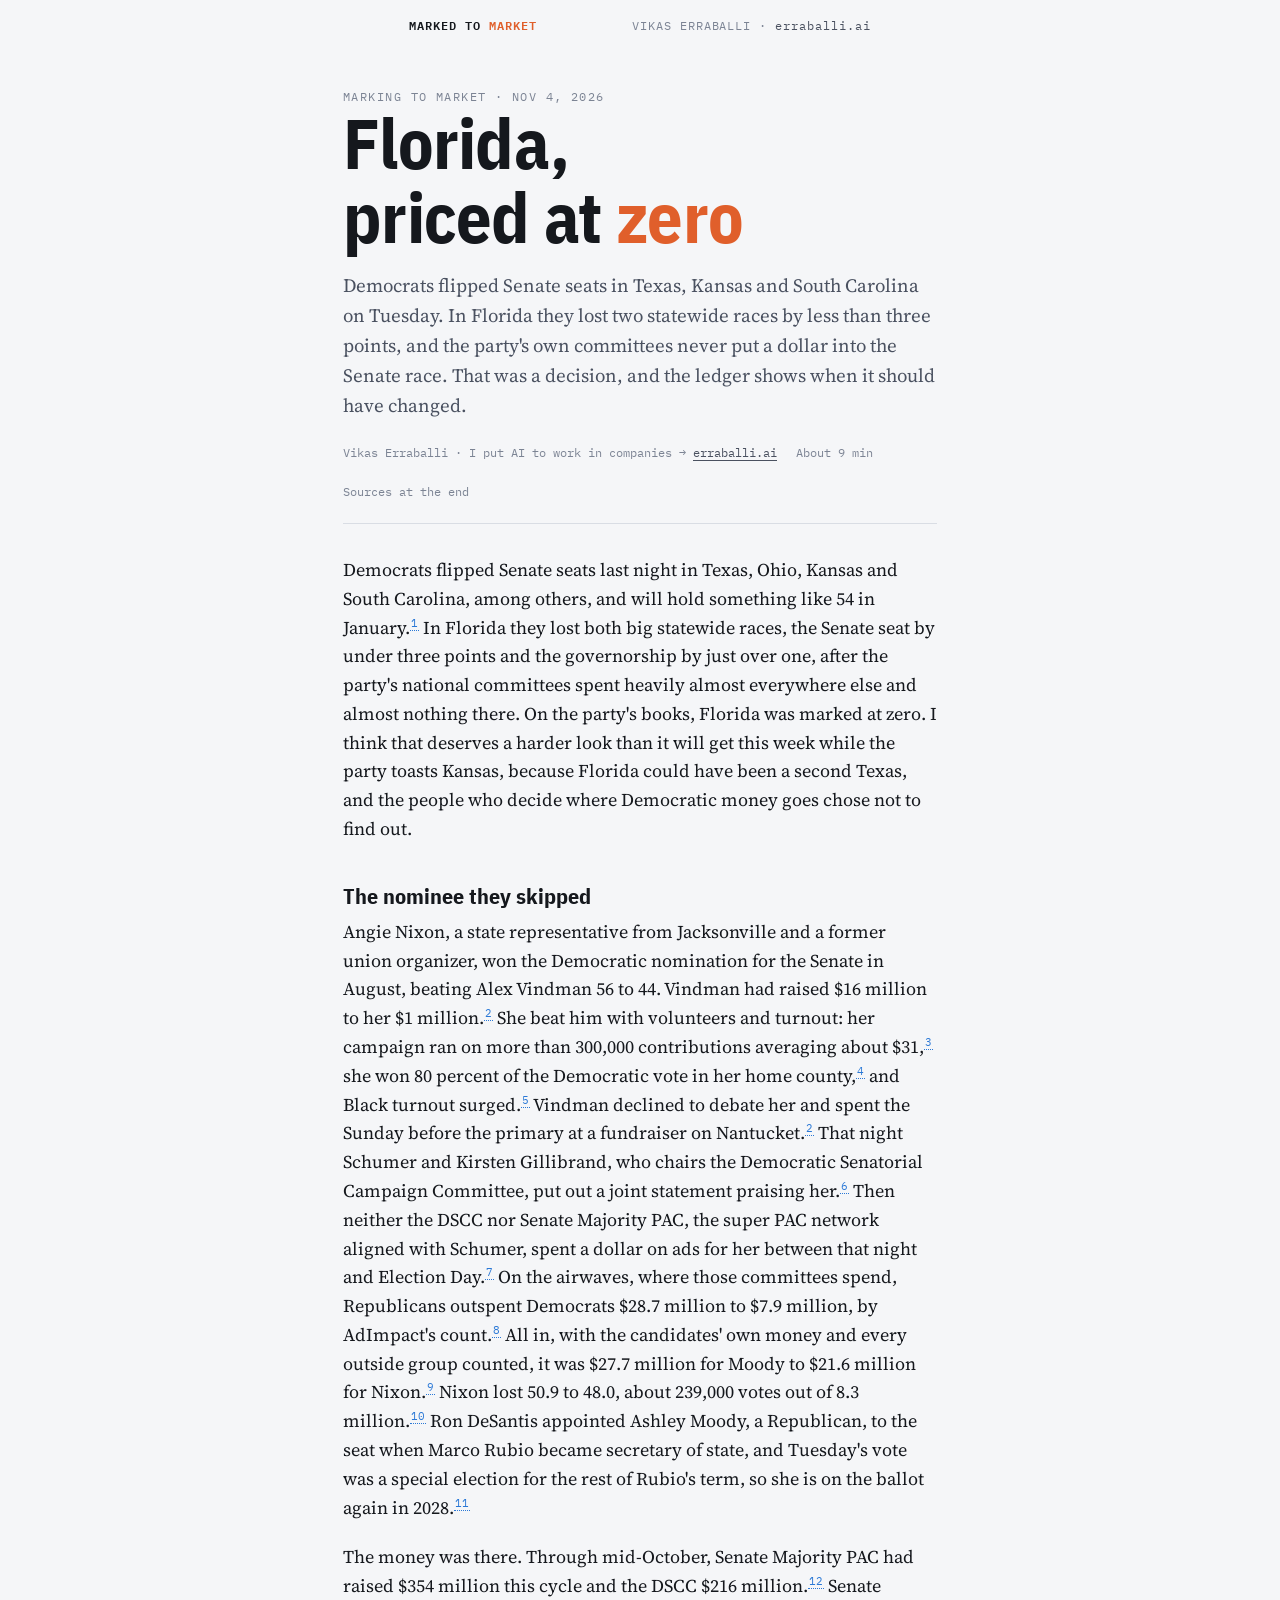
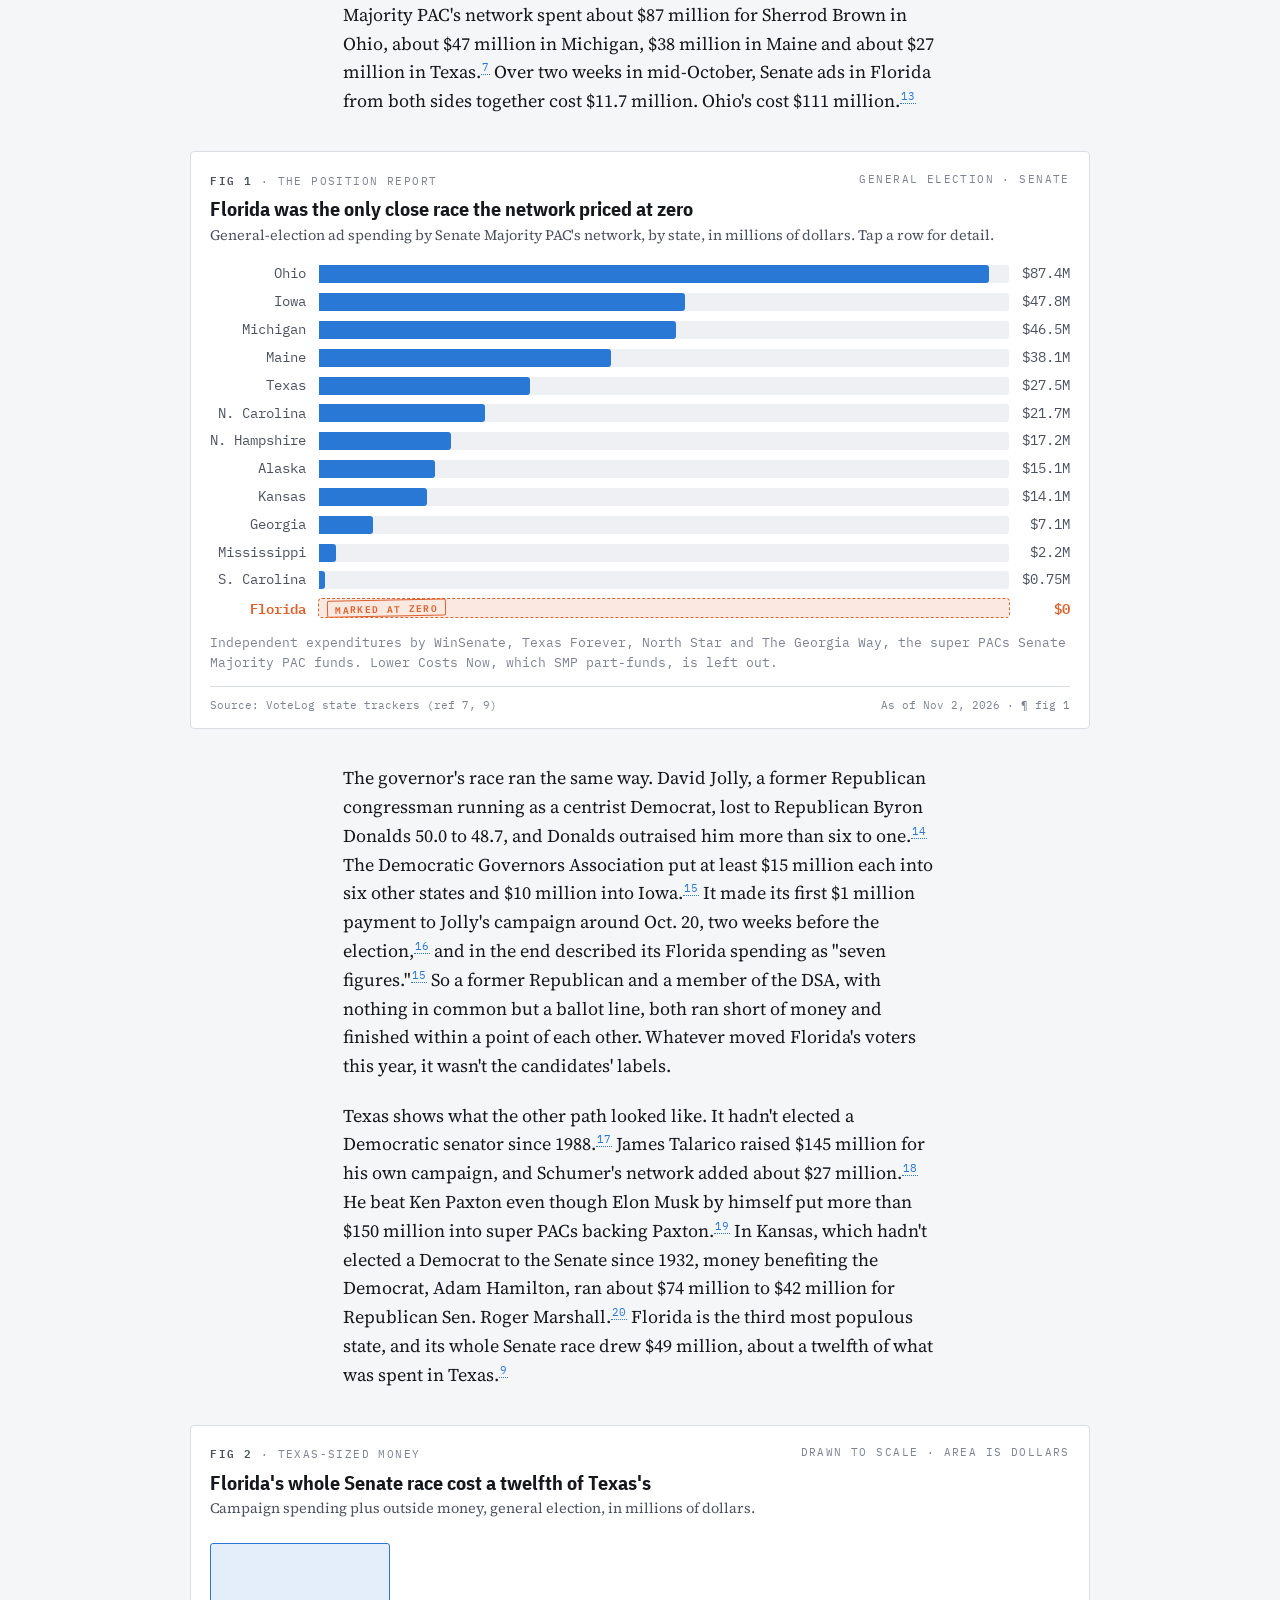
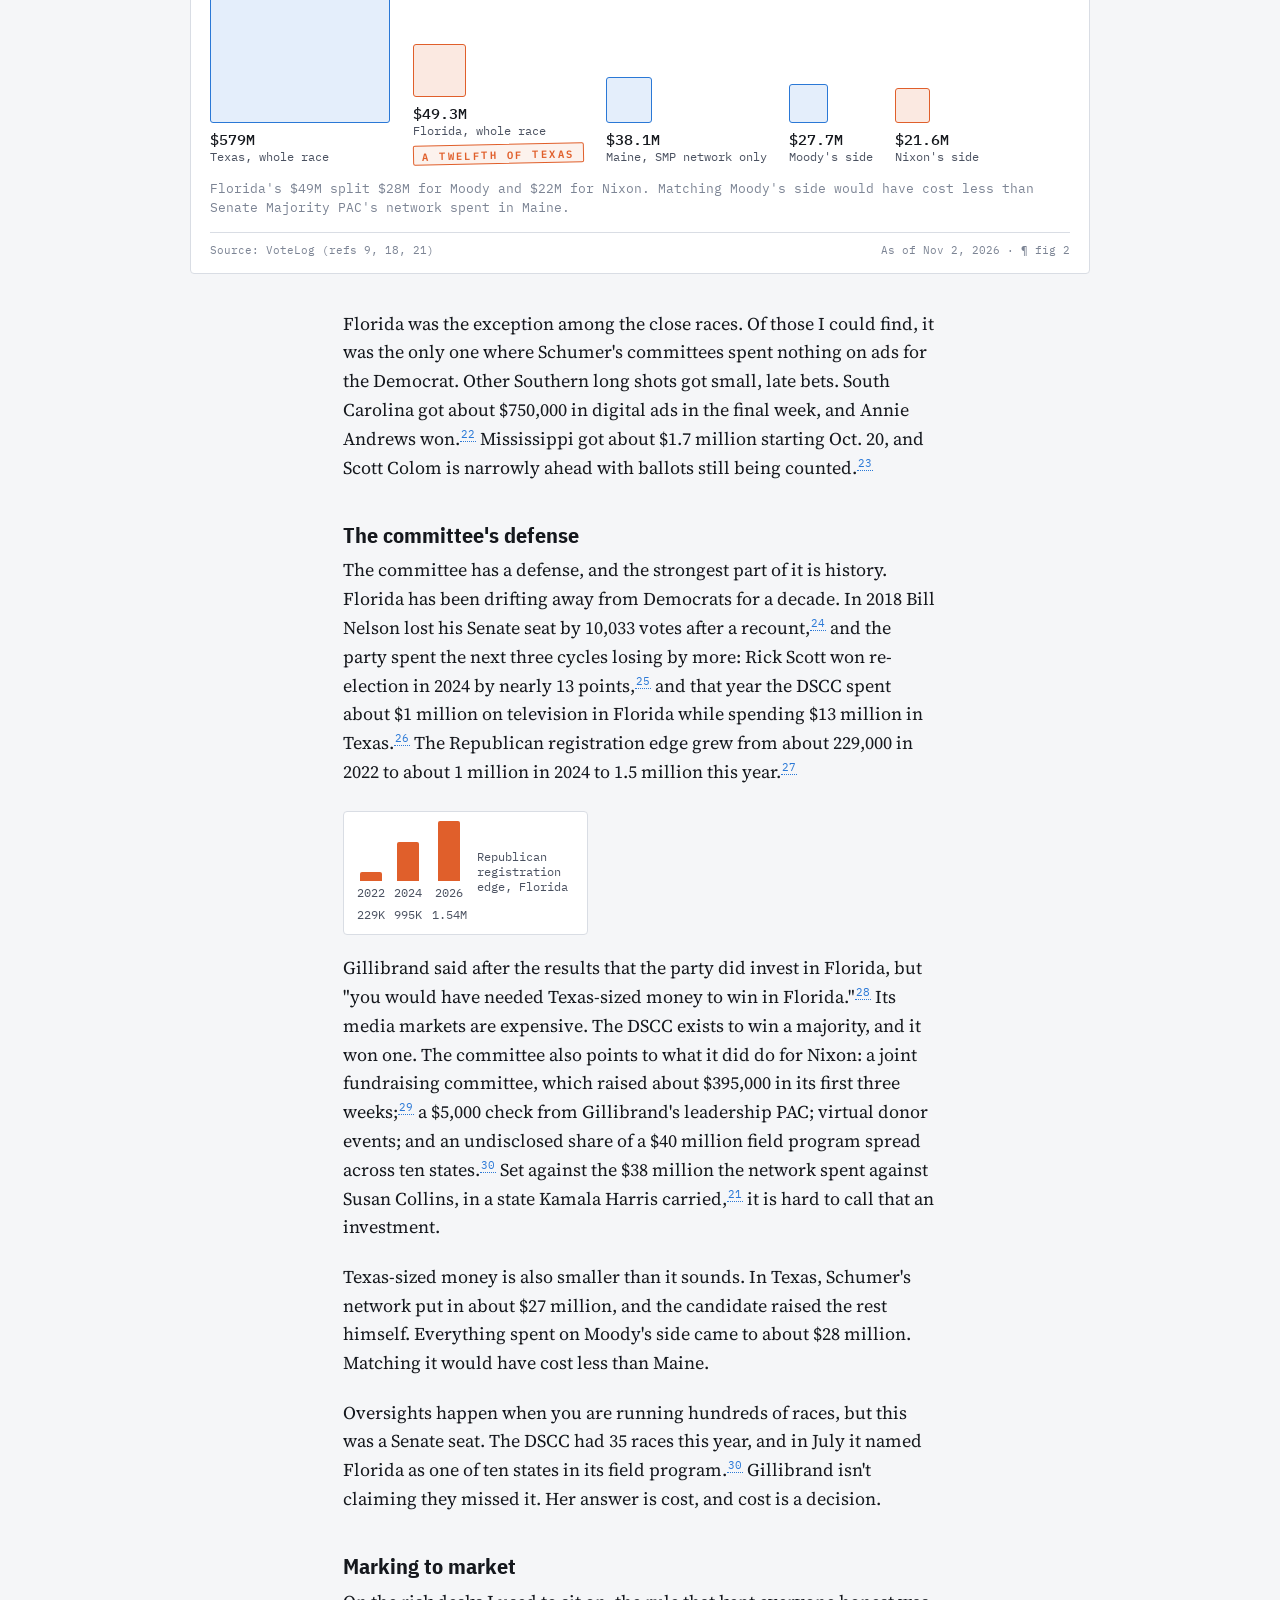
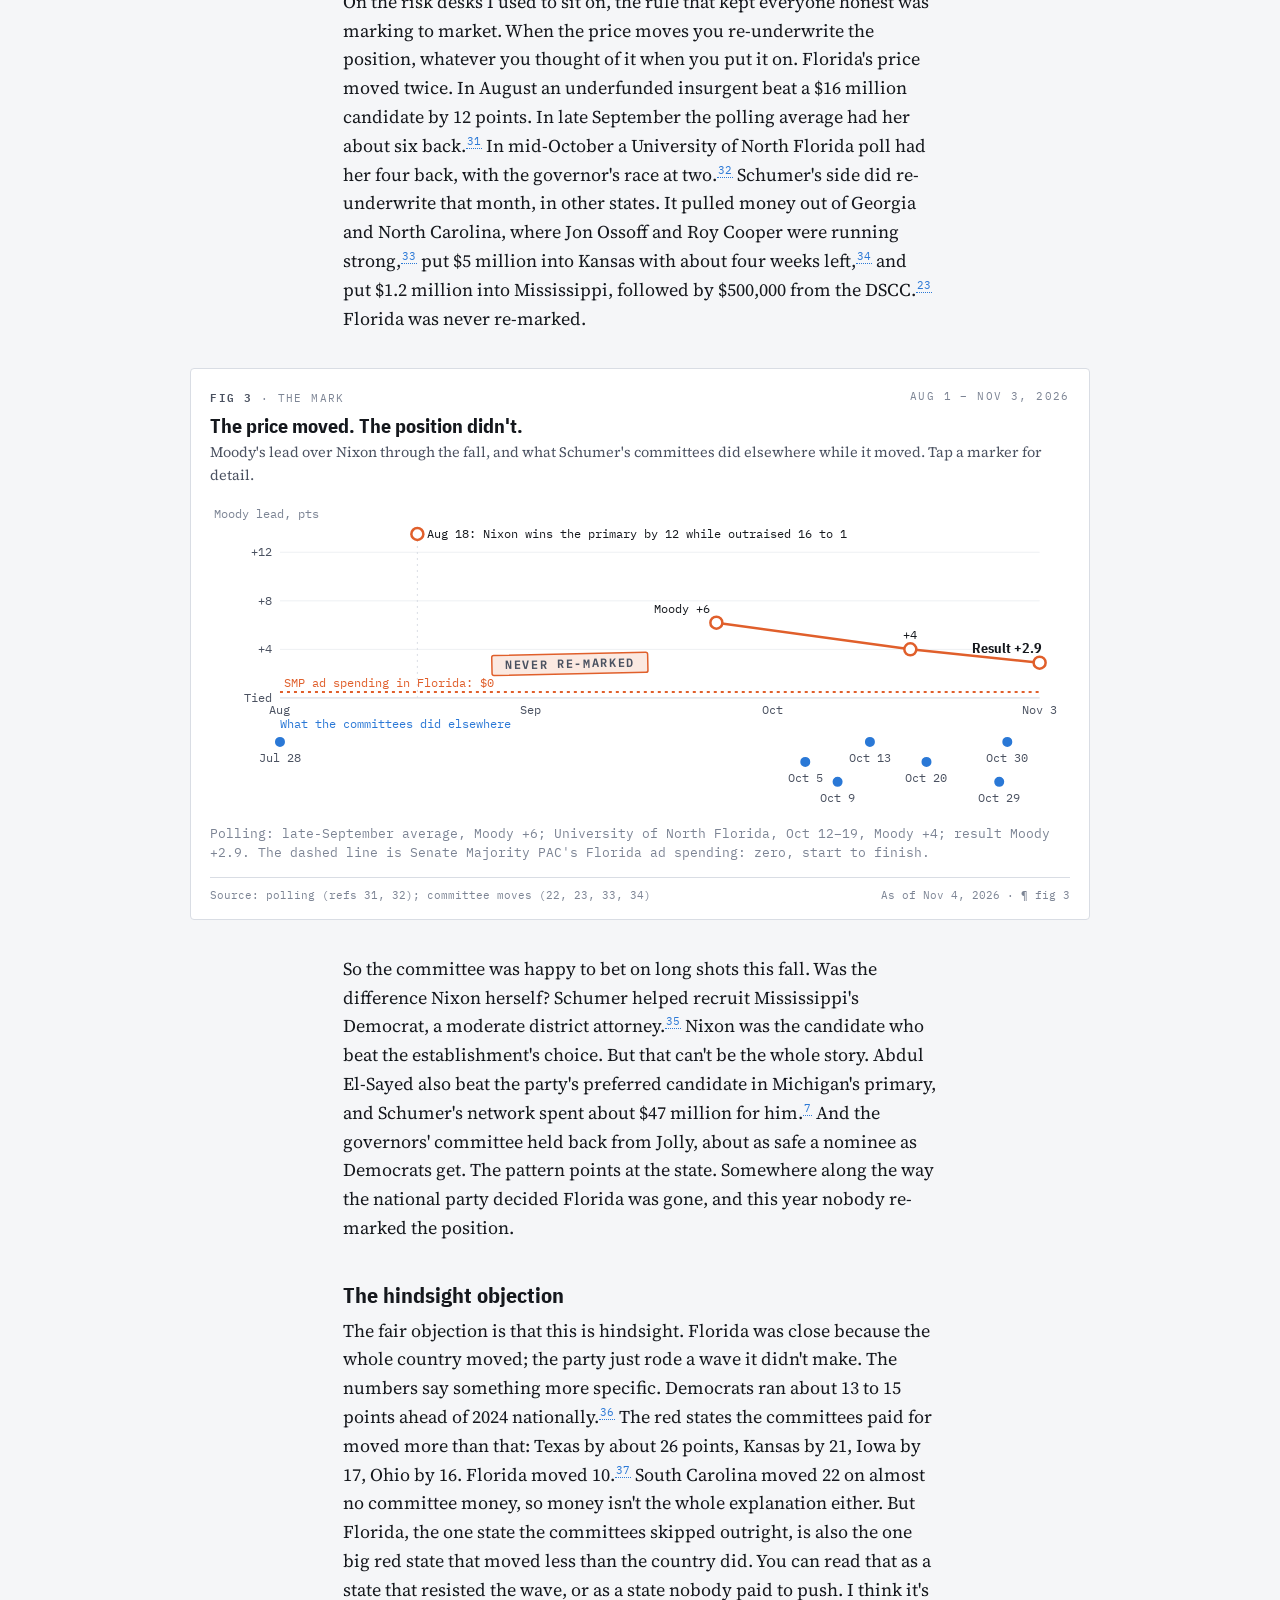
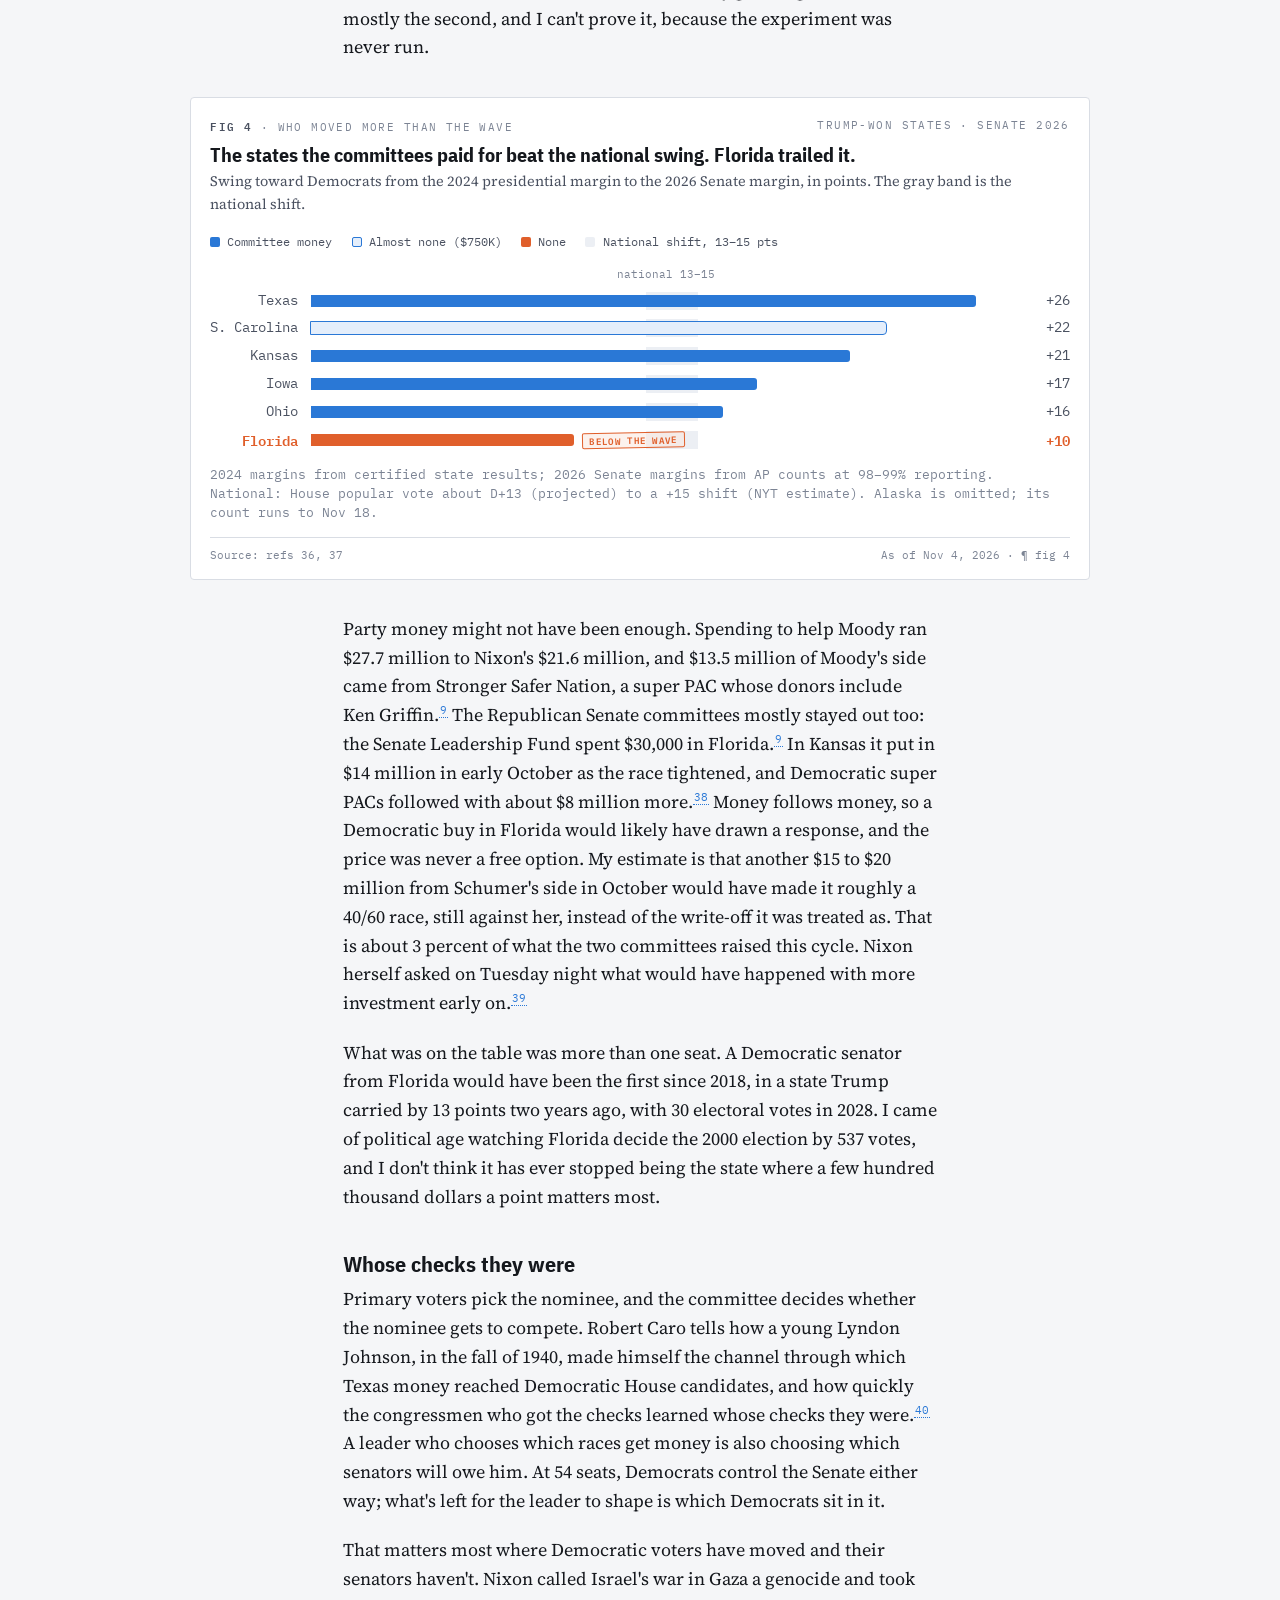
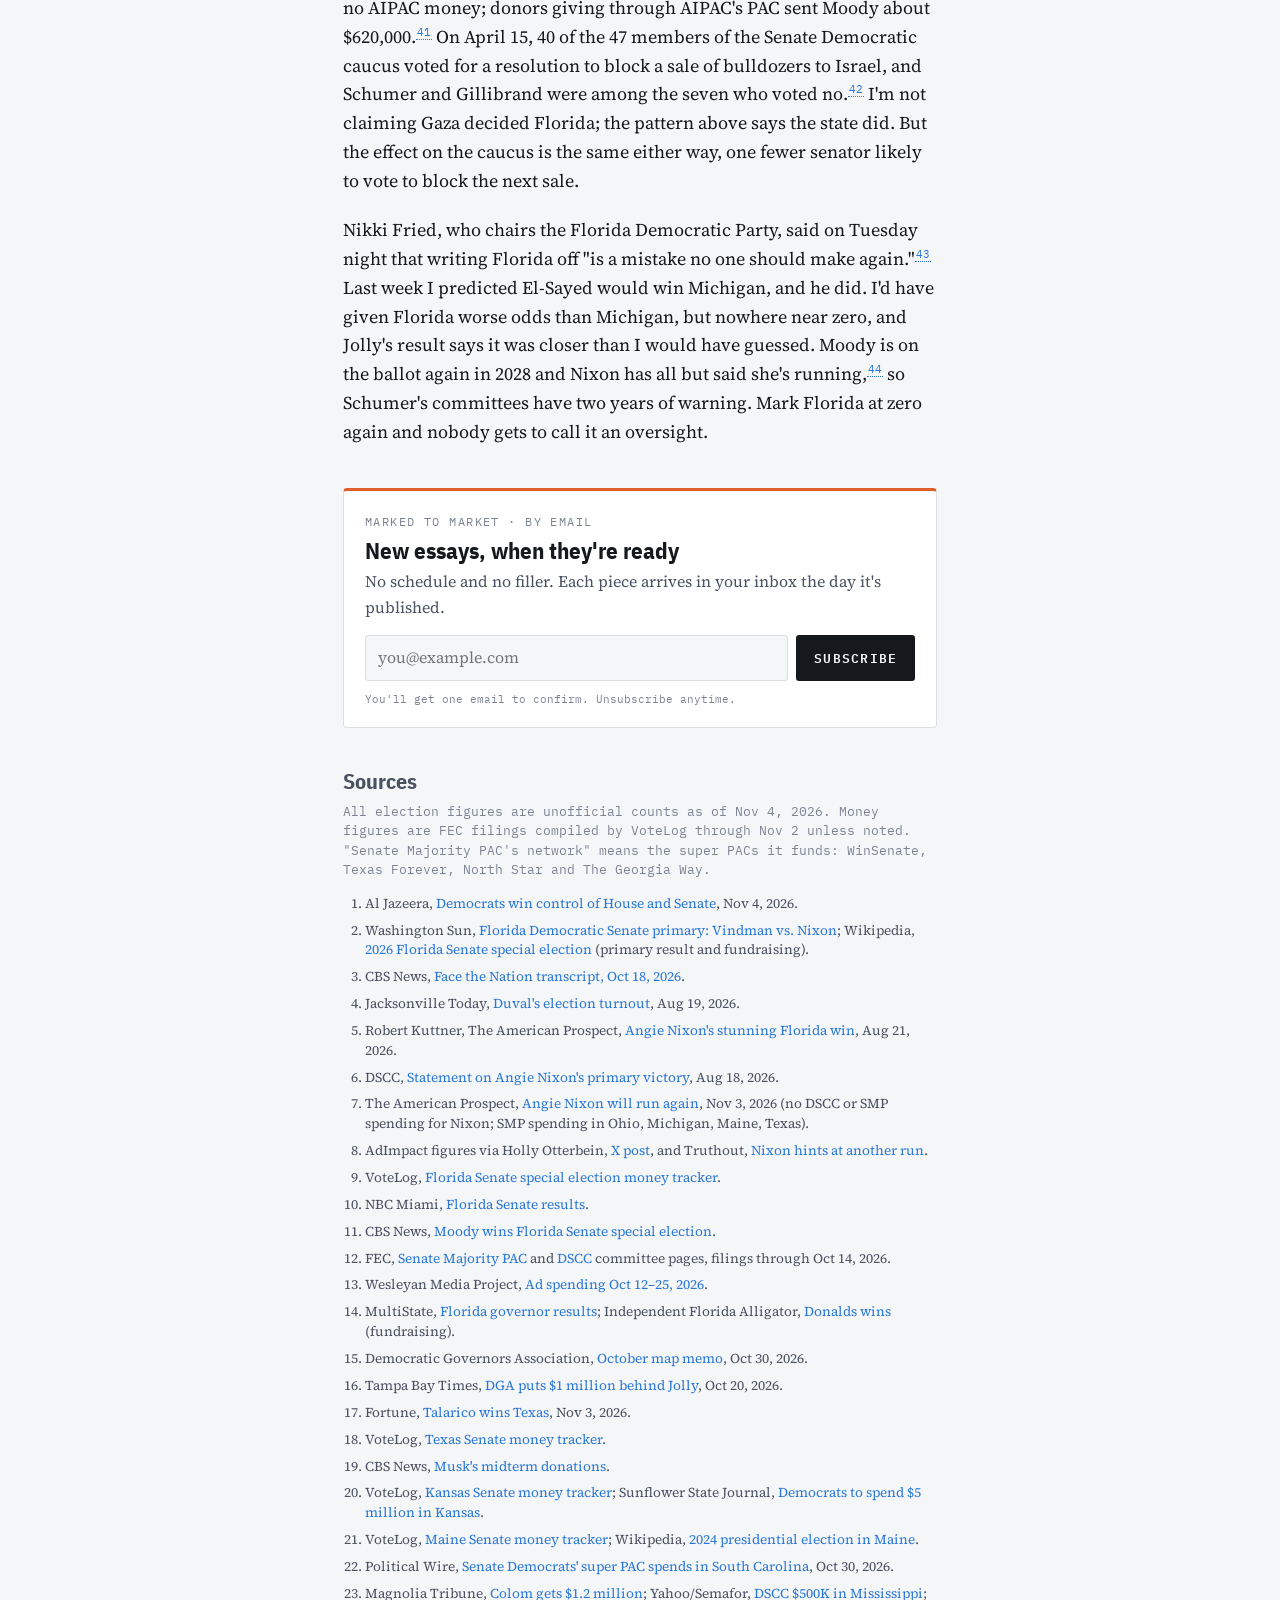
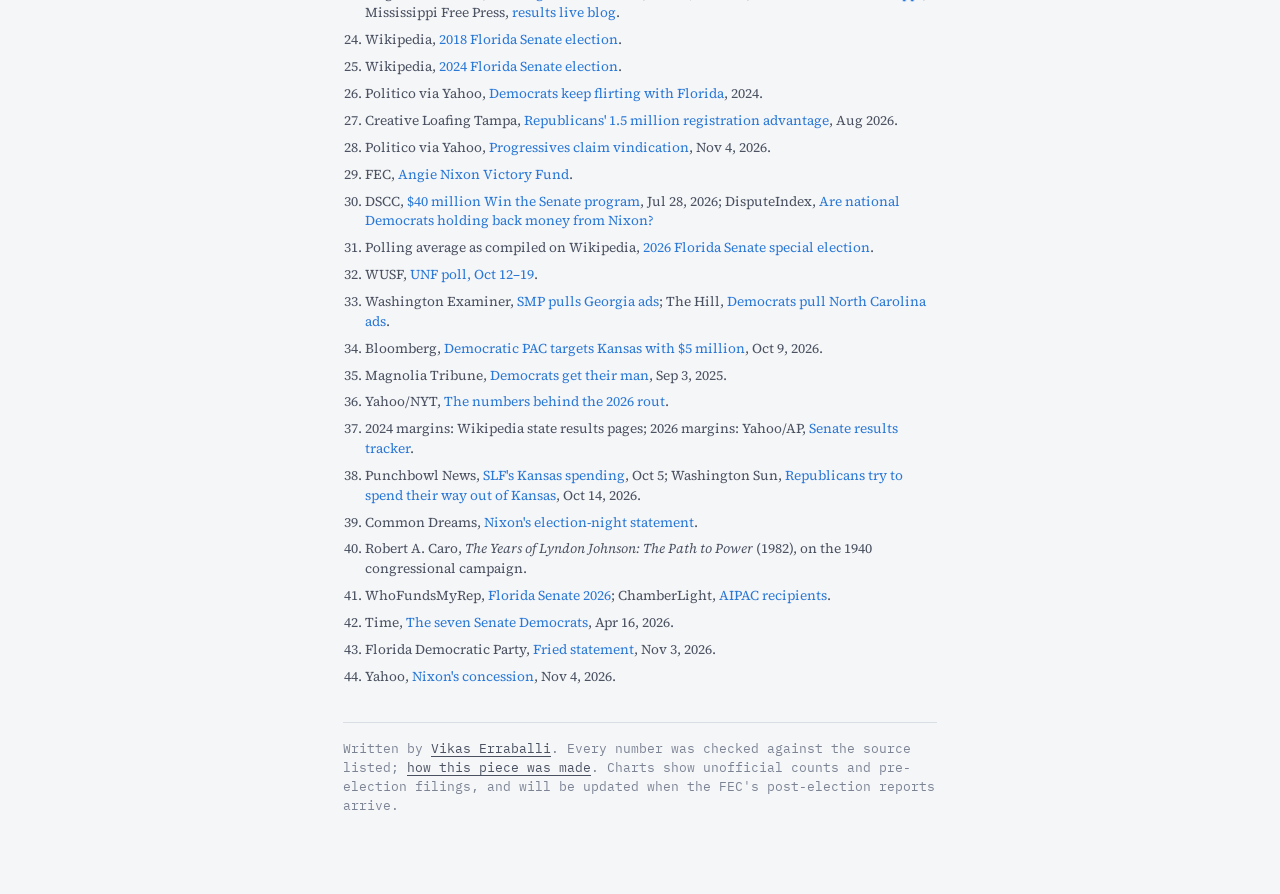
==== commit 96a8bfc4: "Link Marked to Market to erraballi.ai: byline, author box, end notes, nav, home - New byline on all " ====
--- a/florida-priced-at-zero/index.html
+++ b/florida-priced-at-zero/index.html
@@ -79,13 +79,13 @@
 </style>
 </head>
 <body>
-<nav class="site-nav"><a href="../">Marked to <span class="m">Market</span></a><span>Vikas Erraballi</span></nav>
+<nav class="site-nav"><a href="../">Marked to <span class="m">Market</span></a><span>Vikas Erraballi · <a href="https://erraballi.ai/?utm_source=marked-to-market&amp;utm_campaign=site">erraballi.ai</a></span></nav>
 
 <header class="hero col">
   <div class="eyebrow">Marking to market · Nov 4, 2026</div>
   <h1>Florida, priced at <span class="zero">zero</span></h1>
   <p class="dek">Democrats flipped Senate seats in Texas, Kansas and South Carolina on Tuesday. In Florida they lost two statewide races by less than three points, and the party's own committees never put a dollar into the Senate race. That was a decision, and the ledger shows when it should have changed.</p>
-  <div class="byline"><span>Vikas Erraballi</span><span>About 9 min</span><span>Sources at the end</span></div>
+  <div class="byline"><span>Vikas Erraballi · I put AI to work in companies → <a href="https://erraballi.ai/?utm_source=marked-to-market&amp;utm_campaign=florida-priced-at-zero">erraballi.ai</a></span><span>About 9 min</span><span>Sources at the end</span></div>
 </header>
 
 <main class="col">
@@ -279,7 +279,7 @@
 <li id="r44">Yahoo, <a href="https://www.yahoo.com/news/politics/articles/angie-nixon-says-she-lost-041756875.html">Nixon's concession</a>, Nov 4, 2026.</li>
 </ol>
 </section>
-<p class="note">Written by Vikas Erraballi. Every number was checked against the source listed; <a href="../how-i-built-a-writing-system/">how this piece was made</a>. Charts show unofficial counts and pre-election filings, and will be updated when the FEC's post-election reports arrive.</p>
+<p class="note">Written by <a href="https://erraballi.ai/?utm_source=marked-to-market&amp;utm_campaign=florida-priced-at-zero">Vikas Erraballi</a>. Every number was checked against the source listed; <a href="../how-i-built-a-writing-system/">how this piece was made</a>. Charts show unofficial counts and pre-election filings, and will be updated when the FEC's post-election reports arrive.</p>
 </main>
 
 <script src="../assets/mtm.js" defer></script>
--- a/assets/mtm.css
+++ b/assets/mtm.css
@@ -46,10 +46,12 @@
 .site-nav a .m{color:var(--pos)}
 .site-nav a:hover{text-decoration:underline}
 .site-nav span{color:var(--ink-3)}
+.site-nav span a{font-weight:400;color:var(--ink-2);text-transform:none}
 
 .hero{padding-block:3.2rem 1.3rem;border-bottom:1px solid var(--rule);margin-bottom:2rem}
 .hero .dek{font-size:1.18rem;color:var(--ink-2);max-width:60ch;margin-top:1rem}
 .byline{font-family:var(--mono);font-size:.78rem;color:var(--ink-3);margin-top:1.4rem;display:flex;gap:1.2rem;flex-wrap:wrap}
+.byline a{color:var(--ink-2)}
 
 /* ---------- the stamp: the house mark ---------- */
 .stamp{display:inline-block;font-family:var(--mono);font-weight:600;font-size:.66rem;letter-spacing:.14em;text-transform:uppercase;line-height:1.2;
@@ -114,6 +116,11 @@
 
 .note{font-size:.8rem;color:var(--ink-3);font-family:var(--mono);line-height:1.5;border-top:1px solid var(--rule);padding-top:1rem;margin-top:2.2rem}
 .note a{color:var(--ink-2)}
+/* Author box: end of AI and business pieces, above Sources. Not on political pieces. */
+.author{margin:2.6rem 0 1rem;padding:1.1rem 1.3rem;background:var(--paper);border:1px solid var(--rule);border-left:3px solid var(--book);border-radius:4px}
+.author p{margin:0;font-size:1rem;color:var(--ink-2)}
+.author .links{margin-top:.7rem;font-family:var(--mono);font-size:.78rem;display:flex;gap:1.2rem;flex-wrap:wrap}
+.author .links a{color:var(--ink)}
 
 /* ---------- signup (Kit form 10155433, plain POST: works with JS off) ---------- */
 .signup{margin:2.6rem 0 1rem;padding:1.3rem 1.3rem 1.15rem;background:var(--paper);border:1px solid var(--rule);border-top:3px solid var(--pos);border-radius:4px}
